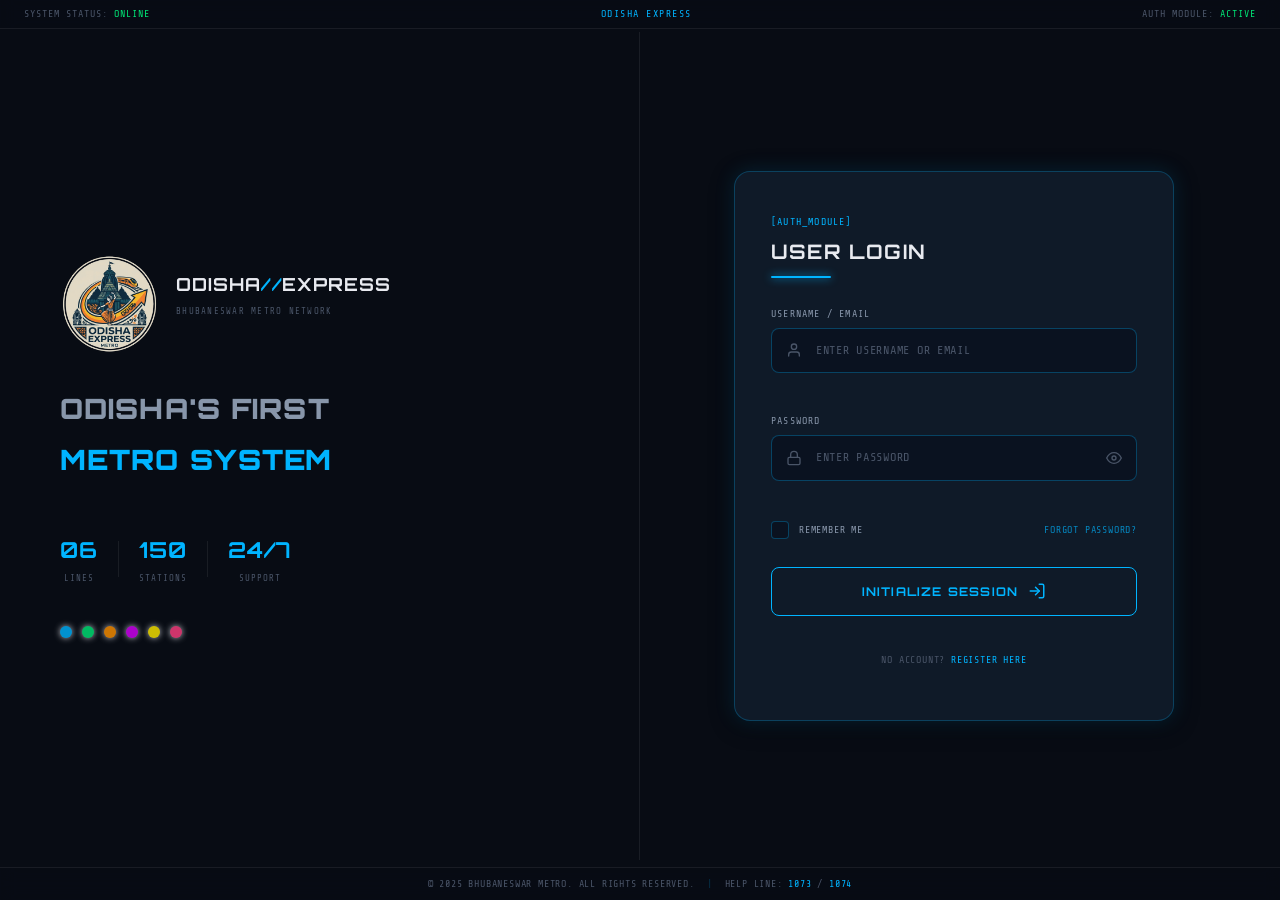
==== main.html @ adff74e3 "update the code" ====
<!DOCTYPE html>
<html lang="en" data-theme="dark">

<head>
  <meta charset="UTF-8" />
  <meta name="viewport" content="width=device-width, initial-scale=1.0, viewport-fit=cover" />
  <meta name="theme-color" content="#080c14" />
  <title>Odisha Express Metro App</title>
  <link rel="icon" type="image/svg+xml" href="assets/SVG/Odisha%20Express%20Logo.svg" />
  <!-- Bootstrap 5.3 -->
  <link rel="stylesheet" href="https://cdn.jsdelivr.net/npm/bootstrap@5.3.3/dist/css/bootstrap.min.css"
    integrity="sha384-QWTKZyjpPEjISv5WaRU9OFeRpok6YctnYmDr5pNlyT2bRjXh0JMhjY6hW+ALEwIH" crossorigin="anonymous" />
  <!-- Google Fonts -->
  <link rel="preconnect" href="https://fonts.googleapis.com" />
  <link rel="preconnect" href="https://fonts.gstatic.com" crossorigin />
  <link
    href="https://fonts.googleapis.com/css2?family=Share+Tech+Mono&family=Orbitron:wght@400;500;700;900&family=Rajdhani:wght@300;400;500;600;700&display=swap"
    rel="stylesheet" />
  <!-- Custom CSS (after Bootstrap so we can override) -->
  <link rel="stylesheet" href="css/styles.css" />
  <link rel="stylesheet" href="css/theme.css" />
  <link rel="stylesheet" href="css/animations.css" />
  <link rel="stylesheet" href="css/home.css" />
  <link rel="stylesheet" href="css/timetable.css" />
  <link rel="stylesheet" href="css/routes.css" />
  <link rel="stylesheet" href="css/fare.css" />
  <link rel="stylesheet" href="css/profile.css" />
  <link rel="stylesheet" href="css/responsive.css" />
  <link rel="stylesheet" href="css/metrocard.css" />

</head>

<body class="main-body">

  <!-- ═══════════════════════════════════════════
       NAVBAR
  ═══════════════════════════════════════════ -->
  <nav class="navbar" id="mainNav">
    <div class="nav-brand">
      <div class="nav-logo-icon nav-logo-icon--img"><img src="assets/SVG/Odisha%20Express%20Logo.svg"
          alt="Odisha Express Logo" class="nav-logo-img" /></div>
      <span class="nav-brand-text">ODISHA<span class="nav-slash">//</span>EXPRESS</span>
    </div>

    <ul class="nav-links" id="navLinks">
      <li>
        <a href="#" class="nav-item active" data-page="home" onclick="navigateTo('home')">
          <svg class="nav-icon" width="16" height="16" viewBox="0 0 24 24" fill="none" stroke="currentColor"
            stroke-width="2" stroke-linecap="round" stroke-linejoin="round">
            <path d="M3 9l9-7 9 7v11a2 2 0 0 1-2 2H5a2 2 0 0 1-2-2z" />
            <polyline points="9 22 9 12 15 12 15 22" />
          </svg>
          HOME
        </a>
      </li>
      <li>
        <a href="#" class="nav-item" data-page="timetable" onclick="navigateTo('timetable')">
          <svg class="nav-icon" width="16" height="16" viewBox="0 0 24 24" fill="none" stroke="currentColor"
            stroke-width="2" stroke-linecap="round" stroke-linejoin="round">
            <rect x="3" y="4" width="18" height="18" rx="2" />
            <line x1="16" y1="2" x2="16" y2="6" />
            <line x1="8" y1="2" x2="8" y2="6" />
            <line x1="3" y1="10" x2="21" y2="10" />
          </svg>
          TIME TABLE
        </a>
      </li>
      <li>
        <a href="#" class="nav-item" data-page="routes" onclick="navigateTo('routes')">
          <svg class="nav-icon" width="16" height="16" viewBox="0 0 24 24" fill="none" stroke="currentColor"
            stroke-width="2" stroke-linecap="round" stroke-linejoin="round">
            <circle cx="5" cy="12" r="2" />
            <circle cx="19" cy="12" r="2" />
            <path d="M5 12h14" />
            <path d="M12 5v14" />
          </svg>
          ROUTES
        </a>
      </li>
      <li>
        <a href="#" class="nav-item" data-page="fare" onclick="navigateTo('fare')">
          <svg class="nav-icon" width="16" height="16" viewBox="0 0 24 24" fill="none" stroke="currentColor"
            stroke-width="2" stroke-linecap="round" stroke-linejoin="round">
            <line x1="12" y1="1" x2="12" y2="23" />
            <path d="M17 5H9.5a3.5 3.5 0 0 0 0 7h5a3.5 3.5 0 0 1 0 7H6" />
          </svg>
          FARE
        </a>
      </li>
      <li>
        <a href="#" class="nav-item" id="navMetroCard">
          <svg class="nav-icon" width="16" height="16" viewBox="0 0 24 24" fill="none" stroke="currentColor"
            stroke-width="2" stroke-linecap="round" stroke-linejoin="round">
            <rect x="2" y="5" width="20" height="14" rx="2" />
            <line x1="2" y1="10" x2="22" y2="10" />
          </svg>
          METRO CARD
        </a>
      </li>
    </ul>

    <!-- Hamburger button (mobile only) -->
    <button class="nav-hamburger" id="navHamburger" aria-label="Toggle navigation" aria-expanded="false"
      aria-controls="mobileNavDrawer">
      <span></span>
      <span></span>
      <span></span>
    </button>

    <div class="nav-actions">
      <!-- Theme toggle -->
      <button class="nav-btn theme-toggle" id="themeToggle" title="Toggle theme">
        <svg id="sunIcon" width="18" height="18" viewBox="0 0 24 24" fill="none" stroke="currentColor" stroke-width="2"
          stroke-linecap="round" stroke-linejoin="round">
          <circle cx="12" cy="12" r="5" />
          <line x1="12" y1="1" x2="12" y2="3" />
          <line x1="12" y1="21" x2="12" y2="23" />
          <line x1="4.22" y1="4.22" x2="5.64" y2="5.64" />
          <line x1="18.36" y1="18.36" x2="19.78" y2="19.78" />
          <line x1="1" y1="12" x2="3" y2="12" />
          <line x1="21" y1="12" x2="23" y2="12" />
          <line x1="4.22" y1="19.78" x2="5.64" y2="18.36" />
          <line x1="18.36" y1="5.64" x2="19.78" y2="4.22" />
        </svg>
        <svg id="moonIcon" width="18" height="18" viewBox="0 0 24 24" fill="none" stroke="currentColor" stroke-width="2"
          stroke-linecap="round" stroke-linejoin="round" style="display:none;">
          <path d="M21 12.79A9 9 0 1 1 11.21 3 7 7 0 0 0 21 12.79z" />
        </svg>
      </button>

      <!-- SOS Button -->
      <button class="nav-btn sos-btn" id="sosBtn" title="Emergency SOS">
        SOS
      </button>

      <!-- Profile -->
      <a href="#" class="nav-profile" data-page="profile" onclick="navigateTo('profile')" id="navProfile"
        title="Profile">
        <div class="profile-avatar" id="navAvatarImg">
          <svg width="20" height="20" viewBox="0 0 24 24" fill="none" stroke="currentColor" stroke-width="2"
            stroke-linecap="round" stroke-linejoin="round">
            <path d="M20 21v-2a4 4 0 0 0-4-4H8a4 4 0 0 0-4 4v2" />
            <circle cx="12" cy="7" r="4" />
          </svg>
        </div>
      </a>
    </div>
  </nav>

  <!-- Mobile nav overlay -->
  <div class="mobile-nav-overlay" id="mobileNavOverlay" aria-hidden="true"></div>

  <!-- Mobile nav drawer -->
  <nav class="mobile-nav-drawer" id="mobileNavDrawer" aria-label="Mobile navigation">
    <ul class="mobile-nav-list">
      <li>
        <a href="#" class="mobile-nav-link active" id="mobileHome" data-page="home"
          onclick="navigateTo('home');closeMobileNav();">
          <svg class="nav-icon" width="16" height="16" viewBox="0 0 24 24" fill="none" stroke="currentColor"
            stroke-width="2" stroke-linecap="round" stroke-linejoin="round">
            <path d="M3 9l9-7 9 7v11a2 2 0 0 1-2 2H5a2 2 0 0 1-2-2z" />
            <polyline points="9 22 9 12 15 12 15 22" />
          </svg>
          HOME
        </a>
      </li>
      <li>
        <a href="#" class="mobile-nav-link" id="mobileTimetable" data-page="timetable"
          onclick="navigateTo('timetable');closeMobileNav();">
          <svg class="nav-icon" width="16" height="16" viewBox="0 0 24 24" fill="none" stroke="currentColor"
            stroke-width="2" stroke-linecap="round" stroke-linejoin="round">
            <rect x="3" y="4" width="18" height="18" rx="2" />
            <line x1="16" y1="2" x2="16" y2="6" />
            <line x1="8" y1="2" x2="8" y2="6" />
            <line x1="3" y1="10" x2="21" y2="10" />
          </svg>
          TIME TABLE
        </a>
      </li>
      <li>
        <a href="#" class="mobile-nav-link" id="mobileRoutes" data-page="routes"
          onclick="navigateTo('routes');closeMobileNav();">
          <svg class="nav-icon" width="16" height="16" viewBox="0 0 24 24" fill="none" stroke="currentColor"
            stroke-width="2" stroke-linecap="round" stroke-linejoin="round">
            <circle cx="5" cy="12" r="2" />
            <circle cx="19" cy="12" r="2" />
            <path d="M5 12h14" />
            <path d="M12 5v14" />
          </svg>
          ROUTES
        </a>
      </li>
      <li>
        <a href="#" class="mobile-nav-link" id="mobileFare" data-page="fare"
          onclick="navigateTo('fare');closeMobileNav();">
          <svg class="nav-icon" width="16" height="16" viewBox="0 0 24 24" fill="none" stroke="currentColor"
            stroke-width="2" stroke-linecap="round" stroke-linejoin="round">
            <line x1="12" y1="1" x2="12" y2="23" />
            <path d="M17 5H9.5a3.5 3.5 0 0 0 0 7h5a3.5 3.5 0 0 1 0 7H6" />
          </svg>
          FARE
        </a>
      </li>
      <li>
        <a href="#" class="mobile-nav-link" id="mobileMetroCard">
          <svg class="nav-icon" width="16" height="16" viewBox="0 0 24 24" fill="none" stroke="currentColor"
            stroke-width="2" stroke-linecap="round" stroke-linejoin="round">
            <rect x="2" y="5" width="20" height="14" rx="2" />
            <line x1="2" y1="10" x2="22" y2="10" />
          </svg>
          METRO CARD
        </a>
      </li>
    </ul>
  </nav>


  <!-- ═══════════════════════════════════════════
       PAGE: HOME
  ═══════════════════════════════════════════ -->
  <section class="page-section active" id="page-home">

    <!-- Section 1: Odisha's 1st Metro — Blue Card (card on right) -->
    <div class="hero-section hero-blue" id="hero1">
      <div class="hero-content hero-content--left">
        <h2 class="hero-title" data-i18n="hero1-title">ODISHA'S<br />FIRST METRO</h2>
        <p class="hero-desc">A new era of urban transit for Bhubaneswar. The Blue Line forms the historic backbone of
          Odisha's first metro network, connecting the heart of the city.</p>
        <div class="hero-meta">
          <span class="hero-tag">NETWORK STATUS:</span>
          <span class="hero-status blue">BLUE LINE ACTIVE</span>
        </div>
      </div>
      <div class="hero-card-wrap hero-card-wrap--right">
        <div class="metro-card card-blue" id="metroCard" data-section="1">
          <div class="card-face card-front has-image">
            <img src="assets/SVG/Blue%20Line%20Front.svg" alt="Blue Line Metro Card Front" class="card-front-img" />
          </div>
          <div class="card-face card-back has-image">
            <img src="assets/SVG/Blue%20Line%20Back.svg" alt="Blue Line Metro Card Back" class="card-back-img" />
          </div>
        </div>
        <!-- Drag hint -->
        <p class="card-drag-hint" data-i18n="drag-hint">&#8592; DRAG CARD TO EXPLORE &#8594;</p>
      </div>
    </div>

    <!-- Section 2: Expanding Horizons — Green Card (card on left) -->
    <div class="hero-section hero-green" id="hero2">
      <div class="hero-card-wrap hero-card-wrap--left">
        <div class="metro-card card-green" data-section="2">
          <div class="card-face card-front has-image">
            <img src="assets/SVG/Green%20Line%20Front.svg" alt="Green Line Metro Card Front" class="card-front-img" />
          </div>
          <div class="card-face card-back has-image">
            <img src="assets/SVG/Green%20Line%20Back.svg" alt="Green Line Metro Card Back" class="card-back-img" />
          </div>
        </div>
      </div>
      <div class="hero-content hero-content--right">
        <h2 class="hero-title" data-i18n="hero2-title">EXPANDING<br />HORIZONS</h2>
        <p class="hero-desc">Connecting the city like never before. The Green Line bridges crucial gaps, bringing all
          corners of Bhubaneswar closer together.</p>
        <div class="hero-meta">
          <span class="hero-tag">NETWORK STATUS:</span>
          <span class="hero-status green">GREEN LINE ACTIVE</span>
        </div>
      </div>
    </div>

    <!-- Section 3: One Smart Network — Purple Card (card on left) -->
    <div class="hero-section hero-purple" id="hero3">
      <div class="hero-content hero-content--left">
        <h2 class="hero-title" data-i18n="hero3-title">ONE SMART<br />NETWORK</h2>
        <p class="hero-desc">Blue, Green, Orange, Purple, Yellow or Pink. Navigate the expanding, fully air-conditioned
          network with a single contactless tap.</p>
        <div class="hero-meta">
          <span class="hero-tag">NETWORK STATUS:</span>
          <span class="hero-status purple">VALID ALL LINES</span>
        </div>
      </div>
      <div class="hero-card-wrap hero-card-wrap--right">
        <div class="metro-card card-purple" data-section="3">
          <div class="card-face card-front has-image">
            <img src="assets/SVG/Purple%20Line%20Front.svg" alt="Purple Line Metro Card Front" class="card-front-img" />
          </div>
          <div class="card-face card-back has-image">
            <img src="assets/SVG/Purple%20Line%20Back.svg" alt="Purple Line Metro Card Back" class="card-back-img" />
          </div>
        </div>
      </div>
    </div>

    <!-- Section 4: Network Routes — Orange Card (card on right) -->
    <div class="hero-section hero-routes" id="hero4">
      <div class="hero-card-wrap hero-card-wrap--left">
        <div class="metro-card card-orange" data-section="4">
          <div class="card-face card-front has-image">
            <img src="assets/SVG/Orange%20Line%20Front.svg" alt="Orange Line Metro Card Front" class="card-front-img" />
          </div>
          <div class="card-face card-back has-image">
            <img src="assets/SVG/Orange%20Line%20Back.svg" alt="Orange Line Metro Card Back" class="card-back-img" />
          </div>
        </div>
      </div>
      <div class="hero-content hero-content--right">
        <h2 class="hero-title" data-i18n="hero4-title">NETWORK<br />ROUTES</h2>
        <ul class="routes-list">
          <li><span class="route-dot" style="background:#00b4ff;"></span> Bhubaneswar North &#8596; Bhubaneswar South
          </li>
          <li><span class="route-dot" style="background:#00e676;"></span> Airport &#8596; Old Town</li>
          <li><span class="route-dot" style="background:#d500f9;"></span> AIIMS &#8596; Infocity</li>
          <li><span class="route-dot" style="background:#ff9100;"></span> Rasulgarh &#8596; Patia</li>
          <li><span class="route-dot" style="background:#ffea00;"></span> Unit-1 &#8596; Baramunda</li>
          <li><span class="route-dot" style="background:#ff4081;"></span> Lingaraj &#8596; Jaydev Vihar</li>
        </ul>
        <div class="hero-meta">
          <span class="hero-tag">NETWORK STATUS:</span>
          <span class="hero-status orange">ORANGE LINE ACTIVE</span>
        </div>
      </div>
    </div>

    <!-- Section 5: Fare Structure — Gold Card (card on left) -->
    <div class="hero-section hero-gold" id="hero5">
      <div class="hero-content hero-content--left">
        <h2 class="hero-title fare-title" data-i18n="hero5-title">FARE<br />STRUCTURE</h2>
        <p class="hero-desc">Affordable transit for everyone. Use your Smart Card for seamless travel and bonus recharge
          value.</p>
        <table class="fare-preview-table">
          <thead>
            <tr>
              <th>DISTANCE (KM)</th>
              <th>STANDARD FARE</th>
            </tr>
          </thead>
          <tbody>
            <tr>
              <td>0 – 5 km</td>
              <td>&#8377; 10.00</td>
            </tr>
            <tr>
              <td>5 – 10 km</td>
              <td>&#8377; 20.00</td>
            </tr>
            <tr>
              <td>10 – 20 km</td>
              <td>&#8377; 30.00</td>
            </tr>
            <tr>
              <td>20 – 30 km</td>
              <td>&#8377; 40.00</td>
            </tr>
            <tr>
              <td>Above 30 km</td>
              <td>+ ₹10 / 10km</td>
            </tr>
          </tbody>
        </table>
        <div class="hero-meta">
          <span class="hero-tag">NETWORK STATUS:</span>
          <span class="hero-status gold">GOLDEN LINE ACTIVE</span>
        </div>
      </div>
      <div class="hero-card-wrap hero-card-wrap--right">
        <div class="metro-card card-gold" data-section="5">
          <div class="card-face card-front has-image">
            <img src="assets/SVG/Golden%20Line%20Front.svg" alt="Golden Line Metro Card Front" class="card-front-img" />
          </div>
          <div class="card-face card-back has-image">
            <img src="assets/SVG/Golden%20Line%20Back.svg" alt="Golden Line Metro Card Back" class="card-back-img" />
          </div>
        </div>
      </div>
    </div>

    <!-- Section 6: Metro Regulation — Red Card (card on right) -->
    <div class="hero-section hero-red" id="hero6">
      <div class="hero-card-wrap hero-card-wrap--left">
        <div class="metro-card card-red" data-section="6">
          <div class="card-face card-front has-image">
            <img src="assets/SVG/Red%20Line%20Front.svg" alt="Red Line Metro Card Front" class="card-front-img" />
          </div>
          <div class="card-face card-back has-image">
            <img src="assets/SVG/Red%20Line%20Back.svg" alt="Red Line Metro Card Back" class="card-back-img" />
          </div>
        </div>
      </div>
      <div class="hero-content hero-content--right">
        <h2 class="hero-title reg-title" data-i18n="hero6-title">METRO<br />REGULATIONS</h2>
        <p class="hero-desc">For the safety and comfort of all passengers, the following items cannot be taken inside
          metro premises.</p>
        <ul class="reg-list">
          <li><span class="reg-x">&#10005;</span> Raw fish, meat</li>
          <li><span class="reg-x">&#10005;</span> Dynamite, explosives, flammable substances</li>
          <li><span class="reg-x">&#10005;</span> Petrol, acid, large batteries</li>
          <li><span class="reg-x">&#10005;</span> Objects longer than 4 feet</li>
          <li><span class="reg-x">&#10005;</span> Toxic substances, tear gas</li>
          <li><span class="reg-x">&#10005;</span> Screwdrivers, hammers, knives, saws</li>
        </ul>
        <p class="reg-warning" data-i18n="hero6-warning">IF CAUGHT CARRYING THESE, A FINE WILL BE IMPOSED.</p>
        <div class="hero-meta">
          <span class="hero-tag">NETWORK STATUS:</span>
          <span class="hero-status red">RESTRICTED ITEMS</span>
        </div>
      </div>
    </div>

    <!-- Home footer -->
    <footer class="home-footer">
      <div class="footer-social">
        <a href="#" class="social-icon" title="Facebook" aria-label="Facebook">
          <svg width="20" height="20" viewBox="0 0 24 24" fill="currentColor">
            <path d="M18 2h-3a5 5 0 0 0-5 5v3H7v4h3v8h4v-8h3l1-4h-4V7a1 1 0 0 1 1-1h3z" />
          </svg>
        </a>
        <a href="#" class="social-icon" title="Twitter/X" aria-label="Twitter">
          <svg width="20" height="20" viewBox="0 0 24 24" fill="currentColor">
            <path
              d="M23 3a10.9 10.9 0 0 1-3.14 1.53 4.48 4.48 0 0 0-7.86 3v1A10.66 10.66 0 0 1 3 4s-4 9 5 13a11.64 11.64 0 0 1-7 2c9 5 20 0 20-11.5a4.5 4.5 0 0 0-.08-.83A7.72 7.72 0 0 0 23 3z" />
          </svg>
        </a>
        <a href="#" class="social-icon" title="Instagram" aria-label="Instagram">
          <svg width="20" height="20" viewBox="0 0 24 24" fill="none" stroke="currentColor" stroke-width="2"
            stroke-linecap="round" stroke-linejoin="round">
            <rect x="2" y="2" width="20" height="20" rx="5" ry="5" />
            <path d="M16 11.37A4 4 0 1 1 12.63 8 4 4 0 0 1 16 11.37z" />
            <line x1="17.5" y1="6.5" x2="17.51" y2="6.5" />
          </svg>
        </a>
      </div>
      <p class="footer-copy">&#169; 2026 BHUBANESWAR METRO. ALL RIGHTS RESERVED. &nbsp;|&nbsp; HELP LINE: <a
          href="tel:1073">1073</a> / <a href="tel:1074">1074</a></p>
    </footer>

  </section>


  <!-- ═══════════════════════════════════════════
       PAGE: TIME TABLE
  ═══════════════════════════════════════════ -->
  <section class="page-section" id="page-timetable">

    <div class="page-header">
      <div class="page-header-left">
        <h1 class="page-title">TIME_TABLE</h1>
        <div class="page-subtitle-row">
          <span class="page-tag" id="ttLineTag">[BLUE_LINE.ACTIVE]</span>
          <span class="page-cursor"></span>
        </div>
        <div class="page-underline"></div>
      </div>
      <div class="page-header-right">
        <div class="status-badge">
          <span class="sb-label">SYNC STATUS:</span>
          <span class="sb-value online">LIVE</span>
        </div>
        <div class="status-badge">
          <span class="sb-label">RECORD ENTRIES:</span>
          <span class="sb-value" id="ttRecordCount">150</span>
        </div>
      </div>
    </div>

    <!-- Filter bar -->
    <div class="filter-bar">
      <div class="filter-group">
        <label class="filter-label" data-i18n="tt-filter-line">SELECT TRANSIT LINE</label>
        <select class="filter-select" id="ttLine">
          <option value="blue">Blue Line</option>
          <option value="green">Green Line</option>
          <option value="orange">Orange Line</option>
          <option value="purple">Purple Line</option>
          <option value="yellow">Yellow Line</option>
          <option value="pink">Pink Line</option>
        </select>
      </div>
      <div class="filter-group">
        <label class="filter-label" data-i18n="tt-filter-station">SELECT STATION</label>
        <select class="filter-select" id="ttStation">
          <!-- Populated dynamically by timetable.js -->
        </select>
      </div>
      <div class="filter-group">
        <label class="filter-label" data-i18n="tt-filter-day">TEMPORAL CONTEXT</label>
        <select class="filter-select" id="ttDay">
          <option value="weekday">Monday to Friday</option>
          <option value="saturday">Saturday</option>
          <option value="sunday">Sunday</option>
        </select>
      </div>
    </div>

    <!-- Live departures -->
    <div class="tt-live-section">
      <div class="tt-section-header">
        <h3 class="tt-section-title">LIVE DEPARTURES — <span id="ttStationName">BHUBANESWAR NORTH</span></h3>
        <span class="tt-display-count">DISPLAYING NEXT 10 TRAINS</span>
      </div>

      <div class="tt-live-grid">
        <!-- Up Direction -->
        <div class="tt-direction-panel">
          <div class="tt-direction-header">
            <h4 class="tt-dir-title" data-i18n="tt-up-dir">UP DIRECTION</h4>
            <span class="tt-dir-dest" id="ttUpDest">TOWARDS TERMINAL</span>
          </div>
          <div class="tt-trains-list" id="ttUpTrains">
            <!-- Populated by timetable.js -->
          </div>
        </div>

        <!-- Down Direction -->
        <div class="tt-direction-panel">
          <div class="tt-direction-header">
            <h4 class="tt-dir-title" data-i18n="tt-dn-dir">DN DIRECTION</h4>
            <span class="tt-dir-dest" id="ttDnDest">TOWARDS ORIGIN</span>
          </div>
          <div class="tt-trains-list" id="ttDnTrains">
            <!-- Populated by timetable.js -->
          </div>
        </div>
      </div>
    </div>

    <!-- Complete timetable -->
    <div class="tt-complete-section">
      <div class="tt-section-header">
        <h3 class="tt-section-title">COMPLETE TIMETABLE — <span id="ttCompleteStation">BHUBANESWAR NORTH</span></h3>
        <span class="tt-display-count">ALL SCHEDULED SERVICES</span>
      </div>

      <div class="tt-schedule-grid">
        <!-- Up Schedule -->
        <div class="tt-schedule-panel">
          <div class="tt-schedule-header">
            <span class="tt-sched-title" data-i18n="tt-up-sched">UP SCHEDULE</span>
            <span class="tt-sched-count" id="ttUpCount">--</span>
          </div>
          <div class="tt-schedule-table-wrap">
            <table class="tt-table">
              <thead>
                <tr>
                  <th>TRAIN NO.</th>
                  <th>DEPARTURE</th>
                  <th>DESTINATION</th>
                </tr>
              </thead>
              <tbody id="ttUpSchedule">
                <!-- Populated by timetable.js -->
              </tbody>
            </table>
          </div>
        </div>

        <!-- Down Schedule -->
        <div class="tt-schedule-panel">
          <div class="tt-schedule-header">
            <span class="tt-sched-title" data-i18n="tt-dn-sched">DN SCHEDULE</span>
            <span class="tt-sched-count" id="ttDnCount">--</span>
          </div>
          <div class="tt-schedule-table-wrap">
            <table class="tt-table">
              <thead>
                <tr>
                  <th>TRAIN NO.</th>
                  <th>DEPARTURE</th>
                  <th>DESTINATION</th>
                </tr>
              </thead>
              <tbody id="ttDnSchedule">
                <!-- Populated by timetable.js -->
              </tbody>
            </table>
          </div>
        </div>
      </div>
    </div>

  </section>


  <!-- ═══════════════════════════════════════════
       PAGE: ROUTES
  ═══════════════════════════════════════════ -->
  <section class="page-section" id="page-routes">

    <div class="page-header">
      <div class="page-header-left">
        <h1 class="page-title">ODISHA_METRO</h1>
        <div class="page-subtitle-row">
          <span class="page-tag">[AEGIS DB_LINK.ACTIVE]</span>
          <span class="page-cursor"></span>
        </div>
        <div class="page-underline"></div>
      </div>
      <div class="page-header-right">
        <div class="status-badge">
          <span class="sb-label">NETWORK STATUS:</span>
          <span class="sb-value online">OPTIMAL</span>
        </div>
        <div class="status-badge">
          <span class="sb-label">ACTIVE NODES:</span>
          <span class="sb-value">150</span>
        </div>
      </div>
    </div>

    <!-- Route lines list -->
    <div class="routes-container" id="routesContainer">

      <!-- L1 Blue Line -->
      <div class="route-card" data-line="blue">
        <div class="route-card-header" onclick="toggleRoute('blue')">
          <div class="route-card-left">
            <span class="route-line-badge blue">L1</span>
            <span class="route-line-name">BLUE LINE</span>
            <span class="route-endpoints">
              <span class="route-ep">Bhubaneswar North</span>
              <span class="route-arrow">&gt;&gt;</span>
              <span class="route-ep">Bhubaneswar South</span>
            </span>
          </div>
          <div class="route-card-right">
            <span class="route-count"><strong id="blueActive">25</strong>/25 <span class="route-count-label">ACTIVE /
                TOTAL</span></span>
            <span class="route-toggle-icon" id="blueIcon">&#9660;</span>
          </div>
        </div>
        <div class="route-stations-wrap" id="route-blue" style="display:none;">
          <div class="station-track-scroll">
            <div class="station-track" id="track-blue">
              <!-- Populated by routes.js -->
            </div>
          </div>
        </div>
      </div>

      <!-- L2 Green Line -->
      <div class="route-card" data-line="green">
        <div class="route-card-header" onclick="toggleRoute('green')">
          <div class="route-card-left">
            <span class="route-line-badge green">L2</span>
            <span class="route-line-name">GREEN LINE</span>
            <span class="route-endpoints">
              <span class="route-ep">Airport</span>
              <span class="route-arrow">&gt;&gt;</span>
              <span class="route-ep">Old Town</span>
            </span>
          </div>
          <div class="route-card-right">
            <span class="route-count"><strong id="greenActive">25</strong>/25 <span class="route-count-label">ACTIVE /
                TOTAL</span></span>
            <span class="route-toggle-icon" id="greenIcon">&#9660;</span>
          </div>
        </div>
        <div class="route-stations-wrap" id="route-green" style="display:none;">
          <div class="station-track-scroll">
            <div class="station-track" id="track-green"></div>
          </div>
        </div>
      </div>

      <!-- L3 Orange Line -->
      <div class="route-card" data-line="orange">
        <div class="route-card-header" onclick="toggleRoute('orange')">
          <div class="route-card-left">
            <span class="route-line-badge orange">L3</span>
            <span class="route-line-name">ORANGE LINE</span>
            <span class="route-endpoints">
              <span class="route-ep">Rasulgarh</span>
              <span class="route-arrow">&gt;&gt;</span>
              <span class="route-ep">Patia</span>
            </span>
          </div>
          <div class="route-card-right">
            <span class="route-count"><strong id="orangeActive">25</strong>/25 <span class="route-count-label">ACTIVE /
                TOTAL</span></span>
            <span class="route-toggle-icon" id="orangeIcon">&#9660;</span>
          </div>
        </div>
        <div class="route-stations-wrap" id="route-orange" style="display:none;">
          <div class="station-track-scroll">
            <div class="station-track" id="track-orange"></div>
          </div>
        </div>
      </div>

      <!-- L4 Purple Line -->
      <div class="route-card" data-line="purple">
        <div class="route-card-header" onclick="toggleRoute('purple')">
          <div class="route-card-left">
            <span class="route-line-badge purple">L4</span>
            <span class="route-line-name">PURPLE LINE</span>
            <span class="route-endpoints">
              <span class="route-ep">AIIMS</span>
              <span class="route-arrow">&gt;&gt;</span>
              <span class="route-ep">Infocity</span>
            </span>
          </div>
          <div class="route-card-right">
            <span class="route-count"><strong id="purpleActive">25</strong>/25 <span class="route-count-label">ACTIVE /
                TOTAL</span></span>
            <span class="route-toggle-icon" id="purpleIcon">&#9660;</span>
          </div>
        </div>
        <div class="route-stations-wrap" id="route-purple" style="display:none;">
          <div class="station-track-scroll">
            <div class="station-track" id="track-purple"></div>
          </div>
        </div>
      </div>

      <!-- L5 Yellow Line -->
      <div class="route-card" data-line="yellow">
        <div class="route-card-header" onclick="toggleRoute('yellow')">
          <div class="route-card-left">
            <span class="route-line-badge yellow">L5</span>
            <span class="route-line-name">YELLOW LINE</span>
            <span class="route-endpoints">
              <span class="route-ep">Unit-1</span>
              <span class="route-arrow">&gt;&gt;</span>
              <span class="route-ep">Baramunda</span>
            </span>
          </div>
          <div class="route-card-right">
            <span class="route-count"><strong id="yellowActive">25</strong>/25 <span class="route-count-label">ACTIVE /
                TOTAL</span></span>
            <span class="route-toggle-icon" id="yellowIcon">&#9660;</span>
          </div>
        </div>
        <div class="route-stations-wrap" id="route-yellow" style="display:none;">
          <div class="station-track-scroll">
            <div class="station-track" id="track-yellow"></div>
          </div>
        </div>
      </div>

      <!-- L6 Pink Line -->
      <div class="route-card" data-line="pink">
        <div class="route-card-header" onclick="toggleRoute('pink')">
          <div class="route-card-left">
            <span class="route-line-badge pink">L6</span>
            <span class="route-line-name">PINK LINE</span>
            <span class="route-endpoints">
              <span class="route-ep">Lingaraj</span>
              <span class="route-arrow">&gt;&gt;</span>
              <span class="route-ep">Jaydev Vihar</span>
            </span>
          </div>
          <div class="route-card-right">
            <span class="route-count"><strong id="pinkActive">25</strong>/25 <span class="route-count-label">ACTIVE /
                TOTAL</span></span>
            <span class="route-toggle-icon" id="pinkIcon">&#9660;</span>
          </div>
        </div>
        <div class="route-stations-wrap" id="route-pink" style="display:none;">
          <div class="station-track-scroll">
            <div class="station-track" id="track-pink"></div>
          </div>
        </div>
      </div>

    </div>
  </section>


  <!-- ═══════════════════════════════════════════
       PAGE: FARE
  ═══════════════════════════════════════════ -->
  <section class="page-section" id="page-fare">

    <div class="page-header">
      <div class="page-header-left">
        <h1 class="page-title">ODISHA METRO</h1>
        <div class="page-subtitle-row">
          <span class="page-tag">[FARE]</span>
          <span class="page-cursor"></span>
        </div>
        <div class="page-underline"></div>
      </div>
      <div class="page-header-right">
        <div class="status-badge">
          <span class="sb-label">MODULE STATUS:</span>
          <span class="sb-value online">ONLINE</span>
        </div>
        <div class="status-badge">
          <span class="sb-label">LINES INDEXED:</span>
          <span class="sb-value">06</span>
        </div>
      </div>
    </div>

    <!-- Fare line accordions -->
    <div class="fare-container" id="fareContainer">

      <!-- L1 Blue Line Fare -->
      <div class="fare-card" data-line="blue">
        <div class="fare-card-header" onclick="toggleFare('blue')">
          <div class="fare-header-left">
            <span class="route-line-badge blue">L1</span>
            <span class="fare-line-name">BLUE LINE MATRIX</span>
          </div>
          <span class="fare-toggle-icon" id="fareBlueIcon">&#9660;</span>
        </div>
        <div class="fare-panel" id="fare-blue" style="display:none;">
          <div class="fare-uplink-bar">
            <div class="fare-uplink-left">
              <p class="fare-uplink-label">ROUTE UPLINK</p>
              <p class="fare-uplink-route">
                <span class="fare-origin-display" id="blueOriginDisplay">AWAITING INPUT</span>
                <span class="fare-route-arrow">&gt;&gt;</span>
                <span class="fare-dest-display" id="blueDestDisplay">AWAITING INPUT</span>
              </p>
            </div>
            <div class="fare-uplink-right">
              <p class="fare-computed-label">COMPUTED FARE</p>
              <p class="fare-amount" id="blueAmount"><span class="fare-dash">-- --</span></p>
            </div>
          </div>
          <div class="fare-selector-grid">
            <div class="fare-selector">
              <div class="fare-selector-header">
                <span class="fare-sel-num">[01]</span>
                <span class="fare-sel-title">SELECT ORIGIN</span>
              </div>
              <div class="fare-station-grid" id="blueOriginGrid">
                <!-- Populated by fare.js -->
              </div>
            </div>
            <div class="fare-selector">
              <div class="fare-selector-header">
                <span class="fare-sel-num">[02]</span>
                <span class="fare-sel-title">SELECT TARGET</span>
              </div>
              <div class="fare-station-grid" id="blueDestGrid">
                <!-- Populated by fare.js -->
              </div>
            </div>
          </div>
        </div>
      </div>

      <!-- L2 Green Line Fare -->
      <div class="fare-card" data-line="green">
        <div class="fare-card-header" onclick="toggleFare('green')">
          <div class="fare-header-left">
            <span class="route-line-badge green">L2</span>
            <span class="fare-line-name">GREEN LINE MATRIX</span>
          </div>
          <span class="fare-toggle-icon" id="fareGreenIcon">&#9660;</span>
        </div>
        <div class="fare-panel" id="fare-green" style="display:none;">
          <div class="fare-uplink-bar">
            <div class="fare-uplink-left">
              <p class="fare-uplink-label">ROUTE UPLINK</p>
              <p class="fare-uplink-route">
                <span class="fare-origin-display" id="greenOriginDisplay">AWAITING INPUT</span>
                <span class="fare-route-arrow">&gt;&gt;</span>
                <span class="fare-dest-display" id="greenDestDisplay">AWAITING INPUT</span>
              </p>
            </div>
            <div class="fare-uplink-right">
              <p class="fare-computed-label">COMPUTED FARE</p>
              <p class="fare-amount" id="greenAmount"><span class="fare-dash">-- --</span></p>
            </div>
          </div>
          <div class="fare-selector-grid">
            <div class="fare-selector">
              <div class="fare-selector-header"><span class="fare-sel-num">[01]</span><span
                  class="fare-sel-title">SELECT ORIGIN</span></div>
              <div class="fare-station-grid" id="greenOriginGrid"></div>
            </div>
            <div class="fare-selector">
              <div class="fare-selector-header"><span class="fare-sel-num">[02]</span><span
                  class="fare-sel-title">SELECT TARGET</span></div>
              <div class="fare-station-grid" id="greenDestGrid"></div>
            </div>
          </div>
        </div>
      </div>

      <!-- L3 Orange Line Fare -->
      <div class="fare-card" data-line="orange">
        <div class="fare-card-header" onclick="toggleFare('orange')">
          <div class="fare-header-left">
            <span class="route-line-badge orange">L3</span>
            <span class="fare-line-name">ORANGE LINE MATRIX</span>
          </div>
          <span class="fare-toggle-icon" id="fareOrangeIcon">&#9660;</span>
        </div>
        <div class="fare-panel" id="fare-orange" style="display:none;">
          <div class="fare-uplink-bar">
            <div class="fare-uplink-left">
              <p class="fare-uplink-label">ROUTE UPLINK</p>
              <p class="fare-uplink-route">
                <span class="fare-origin-display" id="orangeOriginDisplay">AWAITING INPUT</span>
                <span class="fare-route-arrow">&gt;&gt;</span>
                <span class="fare-dest-display" id="orangeDestDisplay">AWAITING INPUT</span>
              </p>
            </div>
            <div class="fare-uplink-right">
              <p class="fare-computed-label">COMPUTED FARE</p>
              <p class="fare-amount" id="orangeAmount"><span class="fare-dash">-- --</span></p>
            </div>
          </div>
          <div class="fare-selector-grid">
            <div class="fare-selector">
              <div class="fare-selector-header"><span class="fare-sel-num">[01]</span><span
                  class="fare-sel-title">SELECT ORIGIN</span></div>
              <div class="fare-station-grid" id="orangeOriginGrid"></div>
            </div>
            <div class="fare-selector">
              <div class="fare-selector-header"><span class="fare-sel-num">[02]</span><span
                  class="fare-sel-title">SELECT TARGET</span></div>
              <div class="fare-station-grid" id="orangeDestGrid"></div>
            </div>
          </div>
        </div>
      </div>

      <!-- L4 Purple Line Fare -->
      <div class="fare-card" data-line="purple">
        <div class="fare-card-header" onclick="toggleFare('purple')">
          <div class="fare-header-left">
            <span class="route-line-badge purple">L4</span>
            <span class="fare-line-name">PURPLE LINE MATRIX</span>
          </div>
          <span class="fare-toggle-icon" id="farePurpleIcon">&#9660;</span>
        </div>
        <div class="fare-panel" id="fare-purple" style="display:none;">
          <div class="fare-uplink-bar">
            <div class="fare-uplink-left">
              <p class="fare-uplink-label">ROUTE UPLINK</p>
              <p class="fare-uplink-route">
                <span class="fare-origin-display" id="purpleOriginDisplay">AWAITING INPUT</span>
                <span class="fare-route-arrow">&gt;&gt;</span>
                <span class="fare-dest-display" id="purpleDestDisplay">AWAITING INPUT</span>
              </p>
            </div>
            <div class="fare-uplink-right">
              <p class="fare-computed-label">COMPUTED FARE</p>
              <p class="fare-amount" id="purpleAmount"><span class="fare-dash">-- --</span></p>
            </div>
          </div>
          <div class="fare-selector-grid">
            <div class="fare-selector">
              <div class="fare-selector-header"><span class="fare-sel-num">[01]</span><span
                  class="fare-sel-title">SELECT ORIGIN</span></div>
              <div class="fare-station-grid" id="purpleOriginGrid"></div>
            </div>
            <div class="fare-selector">
              <div class="fare-selector-header"><span class="fare-sel-num">[02]</span><span
                  class="fare-sel-title">SELECT TARGET</span></div>
              <div class="fare-station-grid" id="purpleDestGrid"></div>
            </div>
          </div>
        </div>
      </div>

      <!-- L5 Yellow Line Fare -->
      <div class="fare-card" data-line="yellow">
        <div class="fare-card-header" onclick="toggleFare('yellow')">
          <div class="fare-header-left">
            <span class="route-line-badge yellow">L5</span>
            <span class="fare-line-name">YELLOW LINE MATRIX</span>
          </div>
          <span class="fare-toggle-icon" id="fareYellowIcon">&#9660;</span>
        </div>
        <div class="fare-panel" id="fare-yellow" style="display:none;">
          <div class="fare-uplink-bar">
            <div class="fare-uplink-left">
              <p class="fare-uplink-label">ROUTE UPLINK</p>
              <p class="fare-uplink-route">
                <span class="fare-origin-display" id="yellowOriginDisplay">AWAITING INPUT</span>
                <span class="fare-route-arrow">&gt;&gt;</span>
                <span class="fare-dest-display" id="yellowDestDisplay">AWAITING INPUT</span>
              </p>
            </div>
            <div class="fare-uplink-right">
              <p class="fare-computed-label">COMPUTED FARE</p>
              <p class="fare-amount" id="yellowAmount"><span class="fare-dash">-- --</span></p>
            </div>
          </div>
          <div class="fare-selector-grid">
            <div class="fare-selector">
              <div class="fare-selector-header"><span class="fare-sel-num">[01]</span><span
                  class="fare-sel-title">SELECT ORIGIN</span></div>
              <div class="fare-station-grid" id="yellowOriginGrid"></div>
            </div>
            <div class="fare-selector">
              <div class="fare-selector-header"><span class="fare-sel-num">[02]</span><span
                  class="fare-sel-title">SELECT TARGET</span></div>
              <div class="fare-station-grid" id="yellowDestGrid"></div>
            </div>
          </div>
        </div>
      </div>

      <!-- L6 Pink Line Fare -->
      <div class="fare-card" data-line="pink">
        <div class="fare-card-header" onclick="toggleFare('pink')">
          <div class="fare-header-left">
            <span class="route-line-badge pink">L6</span>
            <span class="fare-line-name">PINK LINE MATRIX</span>
          </div>
          <span class="fare-toggle-icon" id="farePinkIcon">&#9660;</span>
        </div>
        <div class="fare-panel" id="fare-pink" style="display:none;">
          <div class="fare-uplink-bar">
            <div class="fare-uplink-left">
              <p class="fare-uplink-label">ROUTE UPLINK</p>
              <p class="fare-uplink-route">
                <span class="fare-origin-display" id="pinkOriginDisplay">AWAITING INPUT</span>
                <span class="fare-route-arrow">&gt;&gt;</span>
                <span class="fare-dest-display" id="pinkDestDisplay">AWAITING INPUT</span>
              </p>
            </div>
            <div class="fare-uplink-right">
              <p class="fare-computed-label">COMPUTED FARE</p>
              <p class="fare-amount" id="pinkAmount"><span class="fare-dash">-- --</span></p>
            </div>
          </div>
          <div class="fare-selector-grid">
            <div class="fare-selector">
              <div class="fare-selector-header"><span class="fare-sel-num">[01]</span><span
                  class="fare-sel-title">SELECT ORIGIN</span></div>
              <div class="fare-station-grid" id="pinkOriginGrid"></div>
            </div>
            <div class="fare-selector">
              <div class="fare-selector-header"><span class="fare-sel-num">[02]</span><span
                  class="fare-sel-title">SELECT TARGET</span></div>
              <div class="fare-station-grid" id="pinkDestGrid"></div>
            </div>
          </div>
        </div>
      </div>

    </div>
  </section>


  <!-- ═══════════════════════════════════════════
       PAGE: PROFILE
  ═══════════════════════════════════════════ -->
  <section class="page-section" id="page-profile">

    <div class="profile-container">

      <!-- Profile header -->
      <div class="profile-header-card">
        <!-- Edit button top-right -->
        <button class="profile-edit-btn" id="openEditProfile" title="Edit Profile">
          <svg width="16" height="16" viewBox="0 0 24 24" fill="none" stroke="currentColor" stroke-width="2"
            stroke-linecap="round" stroke-linejoin="round">
            <path d="M11 4H4a2 2 0 0 0-2 2v14a2 2 0 0 0 2 2h14a2 2 0 0 0 2-2v-7" />
            <path d="M18.5 2.5a2.121 2.121 0 0 1 3 3L12 15l-4 1 1-4 9.5-9.5z" />
          </svg>
          EDIT
        </button>

        <!-- Avatar -->
        <div class="profile-avatar-wrap">
          <div class="profile-avatar-circle" id="profileAvatarCircle">
            <img src="" alt="Profile" id="profileAvatarImg" style="display:none;" />
            <svg class="profile-avatar-icon" id="profileAvatarDefault" width="48" height="48" viewBox="0 0 24 24"
              fill="none" stroke="currentColor" stroke-width="1.5" stroke-linecap="round" stroke-linejoin="round">
              <path d="M20 21v-2a4 4 0 0 0-4-4H8a4 4 0 0 0-4 4v2" />
              <circle cx="12" cy="7" r="4" />
            </svg>
          </div>
          <!-- Avatar edit overlay -->
          <button class="avatar-edit-btn" id="openAvatarPicker" title="Change Photo">
            <svg width="14" height="14" viewBox="0 0 24 24" fill="none" stroke="currentColor" stroke-width="2">
              <path d="M11 4H4a2 2 0 0 0-2 2v14a2 2 0 0 0 2 2h14a2 2 0 0 0 2-2v-7" />
              <path d="M18.5 2.5a2.121 2.121 0 0 1 3 3L12 15l-4 1 1-4 9.5-9.5z" />
            </svg>
          </button>
        </div>

        <!-- User name -->
        <h2 class="profile-username" id="profileName">USER NAME</h2>
        <p class="profile-usertag" id="profileEmail">user@email.com</p>

        <!-- Info cards row -->
        <div class="profile-info-row">
          <div class="profile-info-card">
            <span class="pic-label">GENDER</span>
            <span class="pic-value" id="profileGender">--</span>
          </div>
          <div class="profile-info-card">
            <span class="pic-label">DATE OF BIRTH</span>
            <span class="pic-value" id="profileDOB">--</span>
          </div>
          <div class="profile-info-card">
            <span class="pic-label">PHONE</span>
            <span class="pic-value" id="profilePhone">--</span>
          </div>
        </div>
      </div>

      <!-- Profile menu items -->
      <div class="profile-menu">

        <!-- Your Tickets / Passes -->
        <button class="profile-menu-item" onclick="showProfileModal('tickets')">
          <div class="pmi-left">
            <svg class="pmi-icon" width="20" height="20" viewBox="0 0 24 24" fill="none" stroke="currentColor"
              stroke-width="2" stroke-linecap="round" stroke-linejoin="round">
              <path
                d="M2 9a3 3 0 0 1 0 6v2a2 2 0 0 0 2 2h16a2 2 0 0 0 2-2v-2a3 3 0 0 1 0-6V7a2 2 0 0 0-2-2H4a2 2 0 0 0-2 2v2z" />
            </svg>
            <span class="pmi-label" data-i18n="profile-tickets">YOUR TICKETS / PASSES</span>
          </div>
          <svg class="pmi-arrow" width="16" height="16" viewBox="0 0 24 24" fill="none" stroke="currentColor"
            stroke-width="2">
            <polyline points="9 18 15 12 9 6" />
          </svg>
        </button>

        <!-- Card Recharge -->
        <button class="profile-menu-item" onclick="showProfileModal('recharge')">
          <div class="pmi-left">
            <svg class="pmi-icon" width="20" height="20" viewBox="0 0 24 24" fill="none" stroke="currentColor"
              stroke-width="2" stroke-linecap="round" stroke-linejoin="round">
              <rect x="1" y="4" width="22" height="16" rx="2" ry="2" />
              <line x1="1" y1="10" x2="23" y2="10" />
            </svg>
            <span class="pmi-label" data-i18n="profile-recharge">CARD RECHARGE</span>
          </div>
          <svg class="pmi-arrow" width="16" height="16" viewBox="0 0 24 24" fill="none" stroke="currentColor"
            stroke-width="2">
            <polyline points="9 18 15 12 9 6" />
          </svg>
        </button>

        <!-- View Balance -->
        <button class="profile-menu-item" onclick="showProfileModal('balance')">
          <div class="pmi-left">
            <svg class="pmi-icon" width="20" height="20" viewBox="0 0 24 24" fill="none" stroke="currentColor"
              stroke-width="2" stroke-linecap="round" stroke-linejoin="round">
              <line x1="12" y1="1" x2="12" y2="23" />
              <path d="M17 5H9.5a3.5 3.5 0 0 0 0 7h5a3.5 3.5 0 0 1 0 7H6" />
            </svg>
            <span class="pmi-label" data-i18n="profile-balance">VIEW BALANCE</span>
          </div>
          <svg class="pmi-arrow" width="16" height="16" viewBox="0 0 24 24" fill="none" stroke="currentColor"
            stroke-width="2">
            <polyline points="9 18 15 12 9 6" />
          </svg>
        </button>

        <!-- App Language -->
        <button class="profile-menu-item" id="openLanguageModal">
          <div class="pmi-left">
            <svg class="pmi-icon" width="20" height="20" viewBox="0 0 24 24" fill="none" stroke="currentColor"
              stroke-width="2" stroke-linecap="round" stroke-linejoin="round">
              <circle cx="12" cy="12" r="10" />
              <line x1="2" y1="12" x2="22" y2="12" />
              <path d="M12 2a15.3 15.3 0 0 1 4 10 15.3 15.3 0 0 1-4 10 15.3 15.3 0 0 1-4-10 15.3 15.3 0 0 1 4-10z" />
            </svg>
            <span class="pmi-label" data-i18n="profile-lang">APP LANGUAGE</span>
          </div>
          <div class="pmi-right-info">
            <span class="pmi-current-val" id="currentLang">ENGLISH</span>
            <svg class="pmi-arrow" width="16" height="16" viewBox="0 0 24 24" fill="none" stroke="currentColor"
              stroke-width="2">
              <polyline points="9 18 15 12 9 6" />
            </svg>
          </div>
        </button>

        <!-- Support -->
        <button class="profile-menu-item" onclick="showProfileModal('support')">
          <div class="pmi-left">
            <svg class="pmi-icon" width="20" height="20" viewBox="0 0 24 24" fill="none" stroke="currentColor"
              stroke-width="2" stroke-linecap="round" stroke-linejoin="round">
              <path d="M21 15a2 2 0 0 1-2 2H7l-4 4V5a2 2 0 0 1 2-2h14a2 2 0 0 1 2 2z" />
            </svg>
            <span class="pmi-label" data-i18n="profile-support">SUPPORT</span>
          </div>
          <svg class="pmi-arrow" width="16" height="16" viewBox="0 0 24 24" fill="none" stroke="currentColor"
            stroke-width="2">
            <polyline points="9 18 15 12 9 6" />
          </svg>
        </button>

        <!-- Feedback -->
        <button class="profile-menu-item" onclick="showProfileModal('feedback')">
          <div class="pmi-left">
            <svg class="pmi-icon" width="20" height="20" viewBox="0 0 24 24" fill="none" stroke="currentColor"
              stroke-width="2" stroke-linecap="round" stroke-linejoin="round">
              <path d="M14 9V5a3 3 0 0 0-3-3l-4 9v11h11.28a2 2 0 0 0 2-1.7l1.38-9a2 2 0 0 0-2-2.3z" />
              <path d="M7 22H4a2 2 0 0 1-2-2v-7a2 2 0 0 1 2-2h3" />
            </svg>
            <span class="pmi-label" data-i18n="profile-feedback">FEEDBACK</span>
          </div>
          <svg class="pmi-arrow" width="16" height="16" viewBox="0 0 24 24" fill="none" stroke="currentColor"
            stroke-width="2">
            <polyline points="9 18 15 12 9 6" />
          </svg>
        </button>

        <!-- Privacy Policy -->
        <button class="profile-menu-item" onclick="showProfileModal('privacy')">
          <div class="pmi-left">
            <svg class="pmi-icon" width="20" height="20" viewBox="0 0 24 24" fill="none" stroke="currentColor"
              stroke-width="2" stroke-linecap="round" stroke-linejoin="round">
              <path d="M12 22s8-4 8-10V5l-8-3-8 3v7c0 6 8 10 8 10z" />
            </svg>
            <span class="pmi-label" data-i18n="profile-privacy">PRIVACY POLICY</span>
          </div>
          <svg class="pmi-arrow" width="16" height="16" viewBox="0 0 24 24" fill="none" stroke="currentColor"
            stroke-width="2">
            <polyline points="9 18 15 12 9 6" />
          </svg>
        </button>

        <!-- About App -->
        <button class="profile-menu-item" onclick="showProfileModal('about')">
          <div class="pmi-left">
            <svg class="pmi-icon" width="20" height="20" viewBox="0 0 24 24" fill="none" stroke="currentColor"
              stroke-width="2" stroke-linecap="round" stroke-linejoin="round">
              <circle cx="12" cy="12" r="10" />
              <line x1="12" y1="8" x2="12" y2="12" />
              <line x1="12" y1="16" x2="12.01" y2="16" />
            </svg>
            <span class="pmi-label" data-i18n="profile-about">ABOUT APP</span>
          </div>
          <svg class="pmi-arrow" width="16" height="16" viewBox="0 0 24 24" fill="none" stroke="currentColor"
            stroke-width="2">
            <polyline points="9 18 15 12 9 6" />
          </svg>
        </button>

        <!-- Logout -->
        <button class="profile-menu-item profile-menu-item--danger" id="logoutBtn">
          <div class="pmi-left">
            <svg class="pmi-icon" width="20" height="20" viewBox="0 0 24 24" fill="none" stroke="currentColor"
              stroke-width="2" stroke-linecap="round" stroke-linejoin="round">
              <path d="M9 21H5a2 2 0 0 1-2-2V5a2 2 0 0 1 2-2h4" />
              <polyline points="16 17 21 12 16 7" />
              <line x1="21" y1="12" x2="9" y2="12" />
            </svg>
            <span class="pmi-label" data-i18n="profile-logout">LOGOUT</span>
          </div>
          <svg class="pmi-arrow" width="16" height="16" viewBox="0 0 24 24" fill="none" stroke="currentColor"
            stroke-width="2">
            <polyline points="9 18 15 12 9 6" />
          </svg>
        </button>

      </div>

      <!-- Social links -->
      <div class="profile-social">
        <a href="#" class="social-icon" title="Facebook" aria-label="Facebook">
          <svg width="20" height="20" viewBox="0 0 24 24" fill="currentColor">
            <path d="M18 2h-3a5 5 0 0 0-5 5v3H7v4h3v8h4v-8h3l1-4h-4V7a1 1 0 0 1 1-1h3z" />
          </svg>
        </a>
        <a href="#" class="social-icon" title="Twitter" aria-label="Twitter">
          <svg width="20" height="20" viewBox="0 0 24 24" fill="currentColor">
            <path
              d="M23 3a10.9 10.9 0 0 1-3.14 1.53 4.48 4.48 0 0 0-7.86 3v1A10.66 10.66 0 0 1 3 4s-4 9 5 13a11.64 11.64 0 0 1-7 2c9 5 20 0 20-11.5a4.5 4.5 0 0 0-.08-.83A7.72 7.72 0 0 0 23 3z" />
          </svg>
        </a>
        <a href="#" class="social-icon" title="Instagram" aria-label="Instagram">
          <svg width="20" height="20" viewBox="0 0 24 24" fill="none" stroke="currentColor" stroke-width="2"
            stroke-linecap="round" stroke-linejoin="round">
            <rect x="2" y="2" width="20" height="20" rx="5" ry="5" />
            <path d="M16 11.37A4 4 0 1 1 12.63 8 4 4 0 0 1 16 11.37z" />
            <line x1="17.5" y1="6.5" x2="17.51" y2="6.5" />
          </svg>
        </a>
      </div>

    </div>
  </section>


  <!-- ═══════════════════════════════════════════
       MODALS
  ═══════════════════════════════════════════ -->

  <!-- Edit Profile Modal -->
  <div class="modal-overlay" id="editProfileModal" style="display:none;">
    <div class="modal-box modal-box--lg">
      <div class="modal-header">
        <span class="panel-tag">[EDIT_PROFILE]</span>
        <button class="modal-close" id="closeEditProfile">
          <svg width="18" height="18" viewBox="0 0 24 24" fill="none" stroke="currentColor" stroke-width="2">
            <line x1="18" y1="6" x2="6" y2="18" />
            <line x1="6" y1="6" x2="18" y2="18" />
          </svg>
        </button>
      </div>
      <h3 class="modal-title">EDIT PROFILE</h3>
      <form class="modal-form" id="editProfileForm">
        <div class="form-row">
          <div class="field-group">
            <label class="field-label" for="editName">FULL NAME</label>
            <div class="field-wrapper"><input type="text" id="editName" class="field-input" placeholder="YOUR NAME" />
            </div>
          </div>
          <div class="field-group">
            <label class="field-label" for="editDob">DATE OF BIRTH</label>
            <div class="field-wrapper"><input type="date" id="editDob" class="field-input" /></div>
          </div>
        </div>
        <div class="field-group">
          <label class="field-label">GENDER</label>
          <div class="gender-options">
            <label class="gender-option"><input type="radio" name="editGender" value="male" /><span
                class="gender-btn">MALE</span></label>
            <label class="gender-option"><input type="radio" name="editGender" value="female" /><span
                class="gender-btn">FEMALE</span></label>
            <label class="gender-option"><input type="radio" name="editGender" value="other" /><span
                class="gender-btn">OTHER</span></label>
          </div>
        </div>
        <div class="form-row">
          <div class="field-group">
            <label class="field-label" for="editPhone">PHONE NUMBER</label>
            <div class="field-wrapper"><input type="tel" id="editPhone" class="field-input"
                placeholder="+91 XXXXXXXXXX" /></div>
          </div>
          <div class="field-group">
            <label class="field-label" for="editEmailField">EMAIL ADDRESS</label>
            <div class="field-wrapper"><input type="email" id="editEmailField" class="field-input"
                placeholder="your@email.com" /></div>
          </div>
        </div>
        <button type="submit" class="btn-primary btn-full">SAVE CHANGES</button>
      </form>
    </div>
  </div>

  <!-- Avatar Picker Modal -->
  <div class="modal-overlay" id="avatarPickerModal" style="display:none;">
    <div class="modal-box">
      <div class="modal-header">
        <span class="panel-tag">[AVATAR_SELECT]</span>
        <button class="modal-close" id="closeAvatarPicker">
          <svg width="18" height="18" viewBox="0 0 24 24" fill="none" stroke="currentColor" stroke-width="2">
            <line x1="18" y1="6" x2="6" y2="18" />
            <line x1="6" y1="6" x2="18" y2="18" />
          </svg>
        </button>
      </div>
      <h3 class="modal-title">SELECT PHOTO</h3>
      <div class="avatar-options">
        <button class="avatar-option-btn" id="openCamera">
          <svg width="32" height="32" viewBox="0 0 24 24" fill="none" stroke="currentColor" stroke-width="1.5"
            stroke-linecap="round" stroke-linejoin="round">
            <path d="M23 19a2 2 0 0 1-2 2H3a2 2 0 0 1-2-2V8a2 2 0 0 1 2-2h4l2-3h6l2 3h4a2 2 0 0 1 2 2z" />
            <circle cx="12" cy="13" r="4" />
          </svg>
          <span>CAMERA</span>
        </button>
        <button class="avatar-option-btn" id="openDevice">
          <svg width="32" height="32" viewBox="0 0 24 24" fill="none" stroke="currentColor" stroke-width="1.5"
            stroke-linecap="round" stroke-linejoin="round">
            <rect x="2" y="3" width="20" height="14" rx="2" ry="2" />
            <line x1="8" y1="21" x2="16" y2="21" />
            <line x1="12" y1="17" x2="12" y2="21" />
          </svg>
          <span>DEVICE</span>
        </button>
      </div>
      <input type="file" id="deviceFileInput" accept="image/*" style="display:none;" />
    </div>
  </div>

  <!-- Language Modal -->
  <div class="modal-overlay" id="languageModal" style="display:none;">
    <div class="modal-box">
      <div class="modal-header">
        <span class="panel-tag">[LANGUAGE_SELECT]</span>
        <button class="modal-close" id="closeLanguageModal">
          <svg width="18" height="18" viewBox="0 0 24 24" fill="none" stroke="currentColor" stroke-width="2">
            <line x1="18" y1="6" x2="6" y2="18" />
            <line x1="6" y1="6" x2="18" y2="18" />
          </svg>
        </button>
      </div>
      <h3 class="modal-title">SELECT LANGUAGE</h3>
      <div class="lang-options">
        <button class="lang-option active" data-lang="english" id="langEn">
          <span class="lang-code">EN</span>
          <span class="lang-name">ENGLISH</span>
        </button>
        <button class="lang-option" data-lang="hindi" id="langHi">
          <span class="lang-code">HI</span>
          <span class="lang-name">हिन्दी (HINDI)</span>
        </button>
        <button class="lang-option" data-lang="odia" id="langOd">
          <span class="lang-code">OD</span>
          <span class="lang-name">ଓଡ଼ିଆ (ODIA)</span>
        </button>
      </div>
    </div>
  </div>

  <!-- General profile modal (tickets, recharge, balance, etc.) -->
  <div class="modal-overlay" id="profileGenModal" style="display:none;">
    <div class="modal-box">
      <div class="modal-header">
        <span class="panel-tag" id="genModalTag">[MODULE]</span>
        <button class="modal-close" id="closeGenModal">
          <svg width="18" height="18" viewBox="0 0 24 24" fill="none" stroke="currentColor" stroke-width="2">
            <line x1="18" y1="6" x2="6" y2="18" />
            <line x1="6" y1="6" x2="18" y2="18" />
          </svg>
        </button>
      </div>
      <h3 class="modal-title" id="genModalTitle">MODULE</h3>
      <div class="modal-content-body" id="genModalBody">
        <!-- Populated by profile.js -->
      </div>
    </div>
  </div>

  <!-- SOS Modal -->
  <div class="modal-overlay" id="sosModal" style="display:none;">
    <div class="modal-box modal-box--danger">
      <div class="modal-header">
        <span class="panel-tag danger">[EMERGENCY_SOS]</span>
        <button class="modal-close" id="closeSosModal">
          <svg width="18" height="18" viewBox="0 0 24 24" fill="none" stroke="currentColor" stroke-width="2">
            <line x1="18" y1="6" x2="6" y2="18" />
            <line x1="6" y1="6" x2="18" y2="18" />
          </svg>
        </button>
      </div>
      <h3 class="modal-title danger">EMERGENCY ASSISTANCE</h3>
      <p class="modal-desc">CONTACT BHUBANESWAR METRO EMERGENCY SERVICES IMMEDIATELY.</p>
      <div class="sos-numbers">
        <a href="tel:1073" class="sos-number-btn">
          <svg width="24" height="24" viewBox="0 0 24 24" fill="none" stroke="currentColor" stroke-width="2"
            stroke-linecap="round" stroke-linejoin="round">
            <path
              d="M22 16.92v3a2 2 0 0 1-2.18 2A19.79 19.79 0 0 1 11.63 19 19.5 19.5 0 0 1 4.69 12a19.79 19.79 0 0 1-2.09-8.09A2 2 0 0 1 4.58 2h3a2 2 0 0 1 2 1.72 12.84 12.84 0 0 0 .7 2.81 2 2 0 0 1-.45 2.11L8.09 9.91a16 16 0 0 0 6 6l1.27-1.27a2 2 0 0 1 2.11-.45 12.84 12.84 0 0 0 2.81.7A2 2 0 0 1 22 16.92z" />
          </svg>
          HELPLINE 1073
        </a>
        <a href="tel:1074" class="sos-number-btn">
          <svg width="24" height="24" viewBox="0 0 24 24" fill="none" stroke="currentColor" stroke-width="2"
            stroke-linecap="round" stroke-linejoin="round">
            <path
              d="M22 16.92v3a2 2 0 0 1-2.18 2A19.79 19.79 0 0 1 11.63 19 19.5 19.5 0 0 1 4.69 12a19.79 19.79 0 0 1-2.09-8.09A2 2 0 0 1 4.58 2h3a2 2 0 0 1 2 1.72 12.84 12.84 0 0 0 .7 2.81 2 2 0 0 1-.45 2.11L8.09 9.91a16 16 0 0 0 6 6l1.27-1.27a2 2 0 0 1 2.11-.45 12.84 12.84 0 0 0 2.81.7A2 2 0 0 1 22 16.92z" />
          </svg>
          HELPLINE 1074
        </a>
      </div>
    </div>
  </div>


  <!-- ═══════════════════════════════════════════
       AI CHATBOT — KALINGABOT (Floating, Timetable/Routes/Fare only)
  ═══════════════════════════════════════════ -->
  <div class="chatbot-fab" id="chatbotFab" title="Ask KalingaBot">
    <svg width="24" height="24" viewBox="0 0 24 24" fill="none" stroke="currentColor" stroke-width="2"
      stroke-linecap="round" stroke-linejoin="round">
      <path d="M21 15a2 2 0 0 1-2 2H7l-4 4V5a2 2 0 0 1 2-2h14a2 2 0 0 1 2 2z" />
    </svg>
  </div>

  <div class="chatbot-panel" id="chatbotPanel" style="display:none;">
    <div class="chatbot-header">
      <div class="chatbot-title-row">
        <span class="chatbot-status-dot"></span>
        <h3 class="chatbot-title">KalingaBot - Your YatraAI</h3>
      </div>
      <button class="chatbot-close" id="closeChatbot">
        <svg width="16" height="16" viewBox="0 0 24 24" fill="none" stroke="currentColor" stroke-width="2">
          <line x1="18" y1="6" x2="6" y2="18" />
          <line x1="6" y1="6" x2="18" y2="18" />
        </svg>
      </button>
    </div>
    <div class="chatbot-messages" id="chatbotMessages">
      <div class="chatbot-msg bot">
        <p>🙏 Namaskar! I’m KalingaBot - Your YatraAI 🚢✨<br />
          Inspired by the spirit of Odisha, I’m here to make your metro journey smooth and simple.<br />
          Ask me anything I’ll guide you like your trusted Bandhu 😊</p>
      </div>
    </div>
    <div class="chatbot-input-row">
      <input type="text" class="chatbot-input" id="chatbotInput" placeholder="Ask KalingaBot..." />
      <button class="chatbot-send" id="chatbotSend">
        <svg width="16" height="16" viewBox="0 0 24 24" fill="none" stroke="currentColor" stroke-width="2"
          stroke-linecap="round" stroke-linejoin="round">
          <polygon points="5 3 19 12 5 21 5 3" />
        </svg>
      </button>
    </div>
  </div>


  <!-- Payment Modal -->
  <div class="modal-overlay" id="paymentModal" style="display:none;">
    <div class="modal-box" style="max-width: 400px;">
      <div class="modal-header">
        <span class="panel-tag">[SECURE_PAYMENT]</span>
        <button class="modal-close" id="closePaymentModal">
          <svg width="18" height="18" viewBox="0 0 24 24" fill="none" stroke="currentColor" stroke-width="2">
            <line x1="18" y1="6" x2="6" y2="18" />
            <line x1="6" y1="6" x2="18" y2="18" />
          </svg>
        </button>
      </div>
      <h3 class="modal-title">CHOOSE PAYMENT MODE</h3>
      <p class="modal-desc">SELECT YOUR PREFERRED METHOD TO COMPLETE TRANSACTION.</p>
      
      <div class="payment-options">
        <button class="payment-opt-btn" onclick="processPayment('Google Pay')">
          <img src="assets/SVG/google-pay-icon.svg" alt="Google Pay" class="payment-logo" />
          <span class="payment-opt-name">Google Pay</span>
        </button>
        <button class="payment-opt-btn" onclick="processPayment('PhonePe')">
          <img src="assets/SVG/phonepe-icon.svg" alt="PhonePe" class="payment-logo" />
          <span class="payment-opt-name">PhonePe</span>
        </button>
        <button class="payment-opt-btn" onclick="processPayment('Paytm')">
          <img src="https://upload.wikimedia.org/wikipedia/commons/2/24/Paytm_Logo_%28standalone%29.svg" alt="Paytm" class="payment-logo" />
          <span class="payment-opt-name">Paytm</span>
        </button>
        <button class="payment-opt-btn" onclick="processPayment('RuPay')">
          <img src="https://upload.wikimedia.org/wikipedia/commons/d/d1/RuPay.svg" alt="RuPay" class="payment-logo" />
          <span class="payment-opt-name">RuPay</span>
        </button>
      </div>

      <div class="payment-footer">
        <p class="payment-secure-text">
          <svg width="12" height="12" viewBox="0 0 24 24" fill="none" stroke="currentColor" stroke-width="2" style="vertical-align:middle;margin-right:4px;">
            <rect x="3" y="11" width="18" height="11" rx="2" ry="2"/><path d="M7 11V7a5 5 0 0 1 10 0v4"/>
          </svg>
          SSL ENCRYPTED SECURE TRANSACTION
        </p>
      </div>
    </div>
  </div>

  <!-- Metro Card Registration Modal -->

  <div class="modal-overlay" id="metroCardModal" style="display:none;">
    <div class="modal-box metro-card-modal-box">
      <div class="mcm-header">
        <div class="mcm-title-group">
          <h3 class="mcm-title">METRO CARD REGISTRATION</h3>
          <span class="mcm-subtitle">Bhubaneswar Metro Transit System // Registration Portal</span>
        </div>
        <button class="modal-close" id="closeMetroCardModal">
          <svg width="18" height="18" viewBox="0 0 24 24" fill="none" stroke="currentColor" stroke-width="2">
            <line x1="18" y1="6" x2="6" y2="18" />
            <line x1="6" y1="6" x2="18" y2="18" />
          </svg>
        </button>
      </div>

      <div class="mcm-body">
        <form id="metroCardForm">
          <!-- Step 1: Card Type Selection -->
          <div class="mcm-form-section">
            <h4 class="mcm-section-title">SELECT METRO CARD TYPE</h4>
            <div class="card-type-grid">
              <!-- Blue Card -->
              <label class="card-type-option">
                <input type="radio" name="cardType" value="blue" required checked />
                <div class="card-type-visual">
                  <div class="card-mini-preview" style="background-image: url('assets/SVG/Blue Line Front.svg');"></div>
                  <span class="ct-label">BLUE CARD</span>
                  <span class="ct-category">College Student</span>
                </div>
              </label>
              <!-- Green Card -->
              <label class="card-type-option">
                <input type="radio" name="cardType" value="green" />
                <div class="card-type-visual">
                  <div class="card-mini-preview" style="background-image: url('assets/SVG/Green Line Front.svg');"></div>
                  <span class="ct-label">GREEN CARD</span>
                  <span class="ct-category">Senior Citizen</span>
                </div>
              </label>
              <!-- Purple Card -->
              <label class="card-type-option">
                <input type="radio" name="cardType" value="purple" />
                <div class="card-type-visual">
                  <div class="card-mini-preview" style="background-image: url('assets/SVG/Purple Line Front.svg');"></div>
                  <span class="ct-label">PURPLE CARD</span>
                  <span class="ct-category">Women</span>
                </div>
              </label>
              <!-- Orange Card -->
              <label class="card-type-option">
                <input type="radio" name="cardType" value="orange" />
                <div class="card-type-visual">
                  <div class="card-mini-preview" style="background-image: url('assets/SVG/Orange Line Front.svg');"></div>
                  <span class="ct-label">ORANGE CARD</span>
                  <span class="ct-category">Govt. Employee</span>
                </div>
              </label>
              <!-- Golden Card -->
              <label class="card-type-option">
                <input type="radio" name="cardType" value="golden" />
                <div class="card-type-visual">
                  <div class="card-mini-preview" style="background-image: url('assets/SVG/Golden Line Front.svg');"></div>
                  <span class="ct-label">GOLDEN CARD</span>
                  <span class="ct-category">Tourist</span>
                </div>
              </label>
            </div>
          </div>

          <!-- Step 2: Personal Details -->
          <div class="mcm-form-section">
            <h4 class="mcm-section-title">PASSENGER DETAILS</h4>
            <div class="form-grid">
              <div class="field-group">
                <label class="field-label">PASSENGER NAME <span class="required">*</span></label>
                <div class="field-wrapper">
                  <div class="field-icon">
                    <svg width="16" height="16" viewBox="0 0 24 24" fill="none" stroke="currentColor" stroke-width="2"><path d="M20 21v-2a4 4 0 0 0-4-4H8a4 4 0 0 0-4 4v2"/><circle cx="12" cy="7" r="4"/></svg>
                  </div>
                  <input type="text" class="field-input" placeholder="Enter Full Name" required />
                </div>
              </div>
              <div class="field-group">
                <label class="field-label">MOBILE NUMBER <span class="required">*</span></label>
                <div class="field-wrapper">
                  <div class="field-icon">
                    <svg width="16" height="16" viewBox="0 0 24 24" fill="none" stroke="currentColor" stroke-width="2"><path d="M22 16.92v3a2 2 0 0 1-2.18 2A19.79 19.79 0 0 1 11.63 19 19.5 19.5 0 0 1 4.69 12a19.79 19.79 0 0 1-2.09-8.09A2 2 0 0 1 4.58 2h3a2 2 0 0 1 2 1.72 12.84 12.84 0 0 0 .7 2.81 2 2 0 0 1-.45 2.11L8.09 9.91a16 16 0 0 0 6 6l1.27-1.27a2 2 0 0 1 2.11-.45 12.84 12.84 0 0 0 2.81.7A2 2 0 0 1 22 16.92z"/></svg>
                  </div>
                  <input type="tel" class="field-input" placeholder="+91 XXXXX XXXXX" required />
                </div>
              </div>
              <div class="field-group">
                <label class="field-label">EMAIL ID</label>
                <div class="field-wrapper">
                  <div class="field-icon">
                    <svg width="16" height="16" viewBox="0 0 24 24" fill="none" stroke="currentColor" stroke-width="2"><path d="M4 4h16c1.1 0 2 .9 2 2v12c0 1.1-.9 2-2 2H4c-1.1 0-2-.9-2-2V6c0-1.1.9-2 2-2z"/><polyline points="22,6 12,13 2,6"/></svg>
                  </div>
                  <input type="email" class="field-input" placeholder="example@email.com" />
                </div>
              </div>
              <div class="field-group">
                <label class="field-label">DATE OF BIRTH <span class="required">*</span></label>
                <div class="field-wrapper">
                  <div class="field-icon">
                    <svg width="16" height="16" viewBox="0 0 24 24" fill="none" stroke="currentColor" stroke-width="2"><rect x="3" y="4" width="18" height="18" rx="2" ry="2"/><line x1="16" y1="2" x2="16" y2="6"/><line x1="8" y1="2" x2="8" y2="6"/><line x1="3" y1="10" x2="21" y2="10"/></svg>
                  </div>
                  <input type="date" class="field-input" required />
                </div>
              </div>
              <div class="field-group full-width">
                <label class="field-label">RESIDENTIAL ADDRESS <span class="required">*</span></label>
                <div class="field-wrapper" style="align-items: flex-start; padding-top: 8px;">
                  <div class="field-icon">
                    <svg width="16" height="16" viewBox="0 0 24 24" fill="none" stroke="currentColor" stroke-width="2"><path d="M3 9l9-7 9 7v11a2 2 0 0 1-2 2H5a2 2 0 0 1-2-2z"/><polyline points="9 22 9 12 15 12 15 22"/></svg>
                  </div>
                  <textarea class="field-input" rows="2" placeholder="Full Postal Address" style="resize: none;" required></textarea>
                </div>
              </div>
            </div>
          </div>

          <!-- Step 3: Documents -->
          <div class="mcm-form-section">
            <h4 class="mcm-section-title">IDENTITY & TRAVEL</h4>
            <div class="form-grid">
              <div class="field-group">
                <label class="field-label">SELECT ID PROOF <span class="required">*</span></label>
                <div class="field-wrapper">
                  <div class="field-icon">
                    <svg width="16" height="16" viewBox="0 0 24 24" fill="none" stroke="currentColor" stroke-width="2"><rect x="3" y="4" width="18" height="18" rx="2" ry="2"/><line x1="16" y1="2" x2="16" y2="6"/><line x1="8" y1="2" x2="8" y2="6"/><line x1="3" y1="10" x2="21" y2="10"/></svg>
                  </div>
                  <select class="field-input" required style="background: var(--bg-input);">
                    <option value="">Choose Document Type</option>
                    <option value="aadhaar">Aadhaar Card</option>
                    <option value="voter">Voter ID</option>
                    <option value="passport">Passport</option>
                    <option value="dl">Driving License</option>
                  </select>
                </div>
              </div>
              <div class="field-group">
                <label class="field-label">UPLOAD ID PROOF <span class="required">*</span></label>
                <label class="file-upload-box" for="idProofFile">
                  <div class="fub-icon">
                    <svg width="20" height="20" viewBox="0 0 24 24" fill="none" stroke="currentColor" stroke-width="2"><path d="M21 15v4a2 2 0 0 1-2 2H5a2 2 0 0 1-2-2v-4"/><polyline points="17 8 12 3 7 8"/><line x1="12" y1="3" x2="12" y2="15"/></svg>
                  </div>
                  <span class="fub-text" id="idProofLabel">Click to Upload (PDF/JPG)</span>
                  <input type="file" id="idProofFile" hidden required accept=".pdf,.jpg,.jpeg,.png" />
                </label>
              </div>
              <div class="field-group">
                <label class="field-label">TRAVEL FREQUENCY <span class="required">*</span></label>
                <div class="field-wrapper">
                  <div class="field-icon">
                    <svg width="16" height="16" viewBox="0 0 24 24" fill="none" stroke="currentColor" stroke-width="2"><path d="M12 2v4"/><path d="M12 18v4"/><path d="M4.93 4.93l2.83 2.83"/><path d="M16.24 16.24l2.83 2.83"/><path d="M2 12h4"/><path d="M18 12h4"/><path d="M4.93 19.07l2.83-2.83"/><path d="M16.24 7.76l2.83-2.83"/></svg>
                  </div>
                  <select class="field-input" required style="background: var(--bg-input);">
                    <option value="daily">Daily</option>
                    <option value="weekly">Weekly</option>
                    <option value="occasionally">Occasionally</option>
                  </select>
                </div>
              </div>
              <div class="field-group">
                <label class="field-label">INITIAL RECHARGE (₹) <span class="required">*</span></label>
                <div class="field-wrapper">
                  <div class="field-icon">
                    <svg width="16" height="16" viewBox="0 0 24 24" fill="none" stroke="currentColor" stroke-width="2"><line x1="12" y1="1" x2="12" y2="23"/><path d="M17 5H9.5a3.5 3.5 0 0 0 0 7h5a3.5 3.5 0 0 1 0 7H6"/></svg>
                  </div>
                  <input type="number" class="field-input" placeholder="Min. ₹100" min="100" required />
                </div>
              </div>
            </div>
          </div>

          <!-- Step 4: Preferences -->
          <div class="mcm-form-section">
            <h4 class="mcm-section-title">CARD USAGE & DELIVERY</h4>
            <div class="form-grid">
              <div class="field-group">
                <label class="field-label">AUTO-RECHARGE OPTION</label>
                <div class="choice-group">
                  <label class="choice-option">
                    <input type="radio" name="autoRecharge" value="yes" checked />
                    <div class="choice-box">YES</div>
                  </label>
                  <label class="choice-option">
                    <input type="radio" name="autoRecharge" value="no" />
                    <div class="choice-box">NO</div>
                  </label>
                </div>
              </div>
              <div class="field-group">
                <label class="field-label">DELIVERY METHOD</label>
                <div class="choice-group">
                  <label class="choice-option">
                    <input type="radio" name="delivery" value="home" checked />
                    <div class="choice-box">HOME DELIVERY</div>
                  </label>
                  <label class="choice-option">
                    <input type="radio" name="delivery" value="station" />
                    <div class="choice-box">STATION PICKUP</div>
                  </label>
                </div>
              </div>
            </div>
          </div>

          <!-- Step 5: Final Step -->
          <div class="mcm-form-section">
            <h4 class="mcm-section-title">FINAL VERIFICATION</h4>
            <div class="form-grid">
              <div class="field-group">
                <label class="field-label">PHOTOGRAPH (PASSPORT SIZE) <span class="required">*</span></label>
                <label class="file-upload-box" for="photoFile">
                  <div class="fub-icon">
                    <svg width="20" height="20" viewBox="0 0 24 24" fill="none" stroke="currentColor" stroke-width="2"><rect x="3" y="3" width="18" height="18" rx="2" ry="2"/><circle cx="8.5" cy="8.5" r="1.5"/><polyline points="21 15 16 10 5 21"/></svg>
                  </div>
                  <span class="fub-text" id="photoLabel">Upload Photo</span>
                  <input type="file" id="photoFile" hidden required accept="image/*" />
                </label>
              </div>
              <div class="field-group">
                <label class="field-label">DIGITAL SIGNATURE / UPLOAD <span class="required">*</span></label>
                <label class="file-upload-box" for="signatureFile">
                  <div class="fub-icon">
                    <svg width="20" height="20" viewBox="0 0 24 24" fill="none" stroke="currentColor" stroke-width="2"><path d="M12 20h9"/><path d="M16.5 3.5a2.121 2.121 0 0 1 3 3L7 19l-4 1 1-4L16.5 3.5z"/></svg>
                  </div>
                  <span class="fub-text" id="signatureLabel">Upload Signature</span>
                  <input type="file" id="signatureFile" hidden required accept="image/*" />
                </label>
              </div>
            </div>
          </div>

          <!-- Consent -->
          <div class="mcm-form-section">
            <div class="consent-list">
              <label class="consent-item">
                <input type="checkbox" required />
                <span class="consent-text">I confirm all details provided above are correct to the best of my knowledge.</span>
              </label>
              <label class="consent-item">
                <input type="checkbox" required />
                <span class="consent-text">I agree to the Bhubaneswar Metro Terms and Conditions and privacy policy.</span>
              </label>
              <label class="consent-item">
                <input type="checkbox" required />
                <span class="consent-text">I provide consent for my data to be used for metro service improvements and legal compliance.</span>
              </label>
            </div>
          </div>
        </form>
      </div>

      <div class="mcm-footer">
        <button type="button" class="btn-ghost" id="cancelRegistration">CANCEL</button>
        <button type="submit" form="metroCardForm" class="btn-primary btn-submit">
          <span class="btn-text">SUBMIT APPLICATION</span>
          <span class="btn-icon">
            <svg width="18" height="18" viewBox="0 0 24 24" fill="none" stroke="currentColor" stroke-width="2">
              <polyline points="9 11 12 14 22 4" />
              <path d="M21 12v7a2 2 0 0 1-2 2H5a2 2 0 0 1-2-2V5a2 2 0 0 1 2-2h11" />
            </svg>
          </span>
        </button>
      </div>
    </div>
  </div>

  <!-- Scripts -->

  <script src="js/config.js"></script>
  <script src="js/data.js"></script>
  <script src="js/router.js"></script>
  <script src="js/home.js"></script>
  <script src="js/timetable.js"></script>
  <script src="js/routes.js"></script>
  <script src="js/fare.js"></script>
  <script src="js/profile.js"></script>
  <script src="js/theme.js"></script>
  <script src="js/chatbot.js"></script>
  <script src="js/sos.js"></script>
  <script src="js/metrocard.js"></script>


  <!-- Bootstrap 5.3 JS -->
  <script src="https://cdn.jsdelivr.net/npm/bootstrap@5.3.3/dist/js/bootstrap.bundle.min.js"
    integrity="sha384-YvpcrYf0tY3lHB60NNkmXc4s9bIOgUxi8T/jzmE5Q5yKyg5F9+QLpfFpQ7tF9gTWV"
    crossorigin="anonymous"></script>

  <!-- Hamburger / Mobile Nav Toggle -->
  <script>
    (function () {
      const hamburger = document.getElementById('navHamburger');
      const drawer = document.getElementById('mobileNavDrawer');
      const overlay = document.getElementById('mobileNavOverlay');

      function openMobileNav() {
        hamburger.classList.add('active');
        drawer.classList.add('open');
        overlay.classList.add('open');
        hamburger.setAttribute('aria-expanded', 'true');
        document.body.style.overflow = 'hidden';
      }

      window.closeMobileNav = function () {
        hamburger.classList.remove('active');
        drawer.classList.remove('open');
        overlay.classList.remove('open');
        hamburger.setAttribute('aria-expanded', 'false');
        document.body.style.overflow = '';
      };

      hamburger.addEventListener('click', function () {
        if (drawer.classList.contains('open')) {
          closeMobileNav();
        } else {
          openMobileNav();
        }
      });

      overlay.addEventListener('click', closeMobileNav);

      // Sync mobile nav active state with desktop nav
      const origNavigateTo = window.navigateTo;
      if (typeof origNavigateTo === 'function') {
        window.navigateTo = function (page) {
          origNavigateTo(page);
          // Update mobile nav active class
          document.querySelectorAll('.mobile-nav-link').forEach(function (link) {
            link.classList.toggle('active', link.dataset.page === page);
          });
          // Update desktop nav active class (ensure sync)
          document.querySelectorAll('.nav-item').forEach(function (item) {
            item.classList.toggle('active', item.dataset.page === page);
          });
        };
      }

      // Close drawer on resize if screen becomes desktop
      window.addEventListener('resize', function () {
        if (window.innerWidth >= 768) {
          closeMobileNav();
        }
      });
    })();
  </script>

</body>

</html>
---- css/styles.css ----
/* ═══════════════════════════════════════════════════
   ODISHA EXPRESS — styles.css
   Global resets, base typography, shared utilities
═══════════════════════════════════════════════════ */

/* ── Reset ─────────────────────────────────────── */
*, *::before, *::after { box-sizing: border-box; margin: 0; padding: 0; }
html { font-size: 16px; scroll-behavior: smooth; }
body { min-height: 100vh; overflow-x: hidden; }
img { max-width: 100%; display: block; }
a { text-decoration: none; }
button { cursor: pointer; border: none; background: none; font-family: inherit; }
ul, ol { list-style: none; }
input, select, textarea { font-family: inherit; }
input[type="date"]::-webkit-calendar-picker-indicator { filter: invert(1) opacity(0.5); cursor: pointer; }

/* ── Font families ──────────────────────────────── */
:root {
  --font-mono:    'Share Tech Mono', monospace;
  --font-orb:     'Orbitron', sans-serif;
  --font-raj:     'Rajdhani', sans-serif;

  /* ── Line colours ─────────────────────────────── */
  --blue:         #00b4ff;
  --blue-dim:     #0077aa;
  --blue-bg:      rgba(0, 180, 255, 0.08);
  --green:        #00e676;
  --green-dim:    #00994d;
  --green-bg:     rgba(0, 230, 118, 0.08);
  --orange:       #ff9100;
  --orange-dim:   #cc7000;
  --orange-bg:    rgba(255, 145, 0, 0.08);
  --purple:       #d500f9;
  --purple-dim:   #8800aa;
  --purple-bg:    rgba(213, 0, 249, 0.08);
  --yellow:       #ffea00;
  --yellow-dim:   #aaaa00;
  --yellow-bg:    rgba(255, 234, 0, 0.08);
  --pink:         #ff4081;
  --pink-dim:     #cc0055;
  --pink-bg:      rgba(255, 64, 129, 0.08);

  /* ── UI colours (dark theme defaults) ────────── */
  --bg-primary:   #080c14;
  --bg-secondary: #0d1420;
  --bg-tertiary:  #111827;
  --bg-card:      #0f1a28;
  --bg-input:     #0a1220;
  --bg-hover:     rgba(0, 180, 255, 0.06);

  --text-primary:   #e8eaf0;
  --text-secondary: #8896aa;
  --text-muted:     #4a5568;
  --text-accent:    #00b4ff;

  --border-primary:   rgba(0, 180, 255, 0.25);
  --border-secondary: rgba(255, 255, 255, 0.07);
  --border-input:     rgba(0, 180, 255, 0.3);

  --accent:       #00b4ff;
  --accent-glow:  rgba(0, 180, 255, 0.15);
  --danger:       #ff4444;
  --danger-bg:    rgba(255, 68, 68, 0.1);
  --success:      #00e676;
  --success-bg:   rgba(0, 230, 118, 0.1);
  --warning:      #ffea00;

  --radius-sm:    4px;
  --radius-md:    8px;
  --radius-lg:    12px;
  --radius-xl:    16px;

  --transition:   0.2s ease;
  --transition-slow: 0.4s ease;

  --shadow-glow:  0 0 20px rgba(0, 180, 255, 0.15);
  --shadow-card:  0 4px 24px rgba(0, 0, 0, 0.4);
}

/* ── Light theme overrides ──────────────────────── */
[data-theme="light"] {
  --bg-primary:   #f0f4f8;
  --bg-secondary: #e2e8f0;
  --bg-tertiary:  #edf2f7;
  --bg-card:      #ffffff;
  --bg-input:     #ffffff;
  --bg-hover:     rgba(0, 100, 180, 0.06);

  --text-primary:   #1a202c;
  --text-secondary: #4a5568;
  --text-muted:     #a0aec0;
  --text-accent:    #0066cc;

  --border-primary:   rgba(0, 100, 180, 0.3);
  --border-secondary: rgba(0, 0, 0, 0.08);
  --border-input:     rgba(0, 100, 180, 0.4);

  --accent:       #0066cc;
  --accent-glow:  rgba(0, 100, 180, 0.1);
  --shadow-glow:  0 0 20px rgba(0, 100, 180, 0.1);
  --shadow-card:  0 4px 24px rgba(0, 0, 0, 0.08);
}

/* ── Base body ──────────────────────────────────── */
body {
  background: var(--bg-primary);
  color: var(--text-primary);
  font-family: var(--font-raj);
  font-weight: 400;
  line-height: 1.6;
  transition: background var(--transition-slow), color var(--transition-slow);
}

/* ── Scrollbar ──────────────────────────────────── */
::-webkit-scrollbar { width: 6px; height: 6px; }
::-webkit-scrollbar-track { background: var(--bg-secondary); }
::-webkit-scrollbar-thumb { background: var(--border-primary); border-radius: 3px; }
::-webkit-scrollbar-thumb:hover { background: var(--accent); }

/* ── Selection ──────────────────────────────────── */
::selection { background: rgba(0, 180, 255, 0.25); color: var(--text-primary); }

/* ── Status bar (auth pages) ───────────────────── */
.status-bar {
  position: fixed;
  top: 0; left: 0; right: 0;
  z-index: 100;
  display: flex;
  align-items: center;
  justify-content: space-between;
  flex-wrap: wrap;
  gap: 4px;
  padding: 6px 24px;
  padding-left: max(24px, env(safe-area-inset-left));
  padding-right: max(24px, env(safe-area-inset-right));
  font-family: var(--font-mono);
  font-size: 10px;
  letter-spacing: 0.1em;
  color: var(--text-muted);
  background: rgba(8, 12, 20, 0.9);
  border-bottom: 1px solid var(--border-secondary);
  backdrop-filter: blur(8px);
  -webkit-backdrop-filter: blur(8px);
}
.status-online { color: var(--success); }
.brand-title { color: var(--accent); font-weight: 500; letter-spacing: 0.15em; }

/* ── Modal overlay ──────────────────────────────── */
.modal-overlay {
  position: fixed;
  inset: 0;
  z-index: 9000;
  background: rgba(4, 8, 16, 0.85);
  backdrop-filter: blur(6px);
  display: flex;
  align-items: center;
  justify-content: center;
  padding: 16px;
  animation: fadeIn 0.2s ease;
}
.modal-box {
  background: var(--bg-card);
  border: 1px solid var(--border-primary);
  border-radius: var(--radius-lg);
  padding: 28px;
  width: 100%;
  max-width: 480px;
  box-shadow: var(--shadow-glow), var(--shadow-card);
  animation: slideUp 0.25s ease;
  position: relative;
}
.modal-box--lg { max-width: 640px; }
.modal-box--danger { border-color: rgba(255, 68, 68, 0.4); }
.modal-header {
  display: flex;
  align-items: center;
  justify-content: space-between;
  margin-bottom: 16px;
}
.modal-close {
  width: 32px; height: 32px;
  display: flex; align-items: center; justify-content: center;
  border-radius: var(--radius-sm);
  color: var(--text-secondary);
  transition: color var(--transition), background var(--transition);
}
.modal-close:hover { color: var(--danger); background: var(--danger-bg); }
.modal-title {
  font-family: var(--font-orb);
  font-size: 16px;
  font-weight: 700;
  letter-spacing: 0.08em;
  color: var(--text-primary);
  margin-bottom: 8px;
}
.modal-title.danger { color: var(--danger); }
.modal-desc {
  font-family: var(--font-mono);
  font-size: 11px;
  color: var(--text-secondary);
  letter-spacing: 0.06em;
  margin-bottom: 20px;
}

/* ── Form field shared styles ───────────────────── */
.field-group { display: flex; flex-direction: column; gap: 6px; }
.field-label {
  font-family: var(--font-mono);
  font-size: 10px;
  letter-spacing: 0.12em;
  color: var(--text-secondary);
}
.required { color: var(--accent); }
.field-wrapper {
  position: relative;
  display: flex;
  align-items: center;
  background: var(--bg-input);
  border: 1px solid var(--border-input);
  border-radius: var(--radius-md);
  transition: border-color var(--transition), box-shadow var(--transition);
}
.field-wrapper:focus-within {
  border-color: var(--accent);
  box-shadow: 0 0 0 3px var(--accent-glow);
}
.field-icon {
  display: flex;
  align-items: center;
  justify-content: center;
  width: 44px;
  color: var(--text-muted);
  flex-shrink: 0;
}
.field-input {
  flex: 1;
  background: none;
  border: none;
  outline: none;
  padding: 12px 12px 12px 0;
  font-family: var(--font-mono);
  font-size: 12px;
  letter-spacing: 0.06em;
  color: var(--text-primary);
}
.field-input::placeholder { color: var(--text-muted); }
.field-toggle {
  width: 44px; height: 44px;
  display: flex; align-items: center; justify-content: center;
  color: var(--text-muted);
  flex-shrink: 0;
  border-radius: 0 var(--radius-md) var(--radius-md) 0;
  transition: color var(--transition);
}
.field-toggle:hover { color: var(--accent); }
.field-error {
  font-family: var(--font-mono);
  font-size: 10px;
  color: var(--danger);
  letter-spacing: 0.06em;
  min-height: 14px;
}
.field-group.error .field-wrapper { border-color: var(--danger); }
.field-group.success .field-wrapper { border-color: var(--success); }

/* ── Primary button ─────────────────────────────── */
.btn-primary {
  display: flex;
  align-items: center;
  justify-content: center;
  gap: 10px;
  width: 100%;
  padding: 14px 24px;
  background: transparent;
  border: 1px solid var(--accent);
  border-radius: var(--radius-md);
  font-family: var(--font-orb);
  font-size: 12px;
  font-weight: 700;
  letter-spacing: 0.1em;
  color: var(--accent);
  cursor: pointer;
  position: relative;
  overflow: hidden;
  transition: all var(--transition);
  margin-top: 8px;
}
.btn-primary::before {
  content: '';
  position: absolute;
  inset: 0;
  background: var(--accent);
  opacity: 0;
  transition: opacity var(--transition);
}
.btn-primary:hover::before { opacity: 0.12; }
.btn-primary:hover { box-shadow: 0 0 16px rgba(0, 180, 255, 0.3); }
.btn-primary:active { transform: scale(0.98); }
.btn-primary .btn-text { position: relative; z-index: 1; }
.btn-primary .btn-icon { position: relative; z-index: 1; display: flex; align-items: center; }
.btn-full { margin-top: 16px; }

/* ── Panel tag ──────────────────────────────────── */
.panel-tag {
  font-family: var(--font-mono);
  font-size: 10px;
  color: var(--accent);
  letter-spacing: 0.12em;
}
.panel-tag.danger { color: var(--danger); }

/* ── Gender options ─────────────────────────────── */
.gender-options {
  display: flex;
  flex-wrap: wrap;
  gap: 8px;
}
.gender-option { cursor: pointer; }
.gender-option input { display: none; }
.gender-btn {
  display: inline-block;
  padding: 8px 16px;
  font-family: var(--font-mono);
  font-size: 10px;
  letter-spacing: 0.08em;
  color: var(--text-secondary);
  border: 1px solid var(--border-secondary);
  border-radius: var(--radius-sm);
  transition: all var(--transition);
  cursor: pointer;
}
.gender-option input:checked + .gender-btn {
  border-color: var(--accent);
  color: var(--accent);
  background: var(--accent-glow);
}
.gender-btn:hover { border-color: var(--border-primary); color: var(--text-primary); }

/* ── Line badges ─────────────────────────────────── */
.route-line-badge {
  display: inline-flex;
  align-items: center;
  justify-content: center;
  width: 36px; height: 36px;
  border-radius: var(--radius-sm);
  font-family: var(--font-orb);
  font-size: 11px;
  font-weight: 700;
  letter-spacing: 0.05em;
  flex-shrink: 0;
}
.route-line-badge.blue   { background: var(--blue-bg);   color: var(--blue);   border: 1px solid var(--blue-dim); }
.route-line-badge.green  { background: var(--green-bg);  color: var(--green);  border: 1px solid var(--green-dim); }
.route-line-badge.orange { background: var(--orange-bg); color: var(--orange); border: 1px solid var(--orange-dim); }
.route-line-badge.purple { background: var(--purple-bg); color: var(--purple); border: 1px solid var(--purple-dim); }
.route-line-badge.yellow { background: var(--yellow-bg); color: var(--yellow); border: 1px solid var(--yellow-dim); }
.route-line-badge.pink   { background: var(--pink-bg);   color: var(--pink);   border: 1px solid var(--pink-dim); }

/* ── Auth switch link ───────────────────────────── */
.auth-switch {
  text-align: center;
  font-family: var(--font-mono);
  font-size: 10px;
  letter-spacing: 0.08em;
  color: var(--text-muted);
  margin-top: 16px;
}
.auth-link {
  color: var(--accent);
  border-bottom: 1px solid transparent;
  transition: border-color var(--transition);
}
.auth-link:hover { border-color: var(--accent); }

/* ── Footer (auth pages) ────────────────────────── */
.auth-footer {
  position: fixed;
  bottom: 0; left: 0; right: 0;
  z-index: 100;
  display: flex;
  align-items: center;
  justify-content: center;
  flex-wrap: wrap;
  gap: 12px;
  padding: 8px 24px;
  padding-bottom: max(8px, env(safe-area-inset-bottom));
  font-family: var(--font-mono);
  font-size: 10px;
  letter-spacing: 0.08em;
  color: var(--text-muted);
  background: rgba(8, 12, 20, 0.9);
  border-top: 1px solid var(--border-secondary);
  backdrop-filter: blur(8px);
  -webkit-backdrop-filter: blur(8px);
}
.footer-divider { color: var(--border-primary); }
.footer-link { color: var(--accent); }
.footer-link:hover { text-decoration: underline; }

/* ── Form row ────────────────────────────────────── */
.form-row {
  display: grid;
  grid-template-columns: 1fr 1fr;
  gap: 16px;
}
@media (max-width: 767.98px) { .form-row { grid-template-columns: 1fr; } }

/* ── Animations ─────────────────────────────────── */
@keyframes fadeIn  { from { opacity: 0; } to { opacity: 1; } }
@keyframes slideUp { from { opacity: 0; transform: translateY(20px); } to { opacity: 1; transform: translateY(0); } }
@keyframes blink   { 0%, 100% { opacity: 1; } 50% { opacity: 0; } }
@keyframes scanline {
  0%   { transform: translateY(-100%); }
  100% { transform: translateY(100vh); }
}
@keyframes pulse { 0%, 100% { opacity: 1; } 50% { opacity: 0.5; } }
@keyframes spin  { from { transform: rotate(0deg); } to { transform: rotate(360deg); } }

/* ── Page cursor blink ──────────────────────────── */
.page-cursor {
  display: inline-block;
  width: 8px; height: 14px;
  background: var(--accent);
  margin-left: 4px;
  vertical-align: middle;
  animation: blink 1s step-end infinite;
}
---- css/theme.css ----
/* ═══════════════════════════════════════════════════
   ODISHA EXPRESS — theme.css
   Dark / light theme system
═══════════════════════════════════════════════════ */

/* Theme transitions — smooth swap on toggle */
body,
.navbar,
.page-section,
.filter-bar,
.route-card,
.fare-card,
.tt-schedule-panel,
.tt-direction-panel,
.tt-table th,
.tt-table td,
.filter-select,
.fare-station-btn,
.modal-box {
  transition:
    background-color 0.35s ease,
    border-color 0.35s ease,
    color 0.25s ease;
}

/* ── Navbar theme adaptation ─────────────────────── */
[data-theme="light"] .navbar {
  background: rgba(240, 244, 248, 0.95);
  border-bottom-color: rgba(0, 100, 180, 0.15);
}
[data-theme="light"] .nav-brand-text { color: #0066cc; }
[data-theme="light"] .nav-slash { color: #0066cc; }
[data-theme="light"] .nav-item { color: #4a5568; }
[data-theme="light"] .nav-item:hover,
[data-theme="light"] .nav-item.active { color: #0066cc; }
[data-theme="light"] .nav-item.active::after { background: #0066cc; }

/* ── Page header theme ───────────────────────────── */
[data-theme="light"] .page-header { border-bottom-color: rgba(0, 100, 180, 0.15); }
[data-theme="light"] .page-title  { color: #1a202c; }
[data-theme="light"] .page-tag    { color: #0066cc; }
[data-theme="light"] .page-underline { background: #0066cc; }

/* ── Filter bar ──────────────────────────────────── */
[data-theme="light"] .filter-bar {
  background: #ffffff;
  border-color: rgba(0, 100, 180, 0.15);
}
[data-theme="light"] .filter-label { color: #4a5568; }
[data-theme="light"] .filter-select {
  background: #f7fafc;
  border-color: rgba(0, 100, 180, 0.3);
  color: #1a202c;
}
[data-theme="light"] .filter-select:focus { border-color: #0066cc; box-shadow: 0 0 0 3px rgba(0, 100, 180, 0.1); }

/* ── Route cards ─────────────────────────────────── */
[data-theme="light"] .route-card {
  background: #ffffff;
  border-color: rgba(0, 100, 180, 0.12);
}
[data-theme="light"] .route-card-header:hover { background: rgba(0, 100, 180, 0.04); }
[data-theme="light"] .route-line-name { color: #1a202c; }
[data-theme="light"] .route-ep { color: #4a5568; background: #f0f4f8; border-color: rgba(0,0,0,0.1); }
[data-theme="light"] .route-arrow { color: #0066cc; }
[data-theme="light"] .route-count { color: #4a5568; }
[data-theme="light"] .route-count-label { color: #a0aec0; }
[data-theme="light"] .route-toggle-icon { color: #0066cc; }

/* ── Station track ────────────────────────────────── */
[data-theme="light"] .station-track-line { background: rgba(0, 100, 180, 0.2); }
[data-theme="light"] .station-dot { border-color: #0066cc; background: #ffffff; }
[data-theme="light"] .station-dot.active { background: #0066cc; }
[data-theme="light"] .station-code { color: #0066cc; }
[data-theme="light"] .station-name-label { color: #1a202c; }

/* ── Timetable ───────────────────────────────────── */
[data-theme="light"] .tt-live-section,
[data-theme="light"] .tt-complete-section { background: transparent; }
[data-theme="light"] .tt-section-title { color: #1a202c; }
[data-theme="light"] .tt-display-count { color: #0066cc; }
[data-theme="light"] .tt-direction-panel {
  background: #ffffff;
  border-color: rgba(0, 100, 180, 0.12);
}
[data-theme="light"] .tt-dir-title { color: #1a202c; }
[data-theme="light"] .tt-dir-dest { color: #0066cc; }
[data-theme="light"] .tt-train-card { background: #f0f4f8; border-color: rgba(0, 100, 180, 0.15); }
[data-theme="light"] .tt-train-time { color: #0066cc; }
[data-theme="light"] .tt-train-dest { color: #4a5568; }
[data-theme="light"] .tt-train-mins { color: #0066cc; }
[data-theme="light"] .tt-schedule-panel {
  background: #ffffff;
  border-color: rgba(0, 100, 180, 0.12);
}
[data-theme="light"] .tt-sched-title { color: #1a202c; }
[data-theme="light"] .tt-table th {
  background: #f0f4f8;
  color: #0066cc;
  border-bottom-color: rgba(0, 100, 180, 0.2);
}
[data-theme="light"] .tt-table td {
  color: #1a202c;
  border-bottom-color: rgba(0, 0, 0, 0.06);
}
[data-theme="light"] .tt-table tr:hover td { background: rgba(0, 100, 180, 0.04); }

/* ── Fare cards ──────────────────────────────────── */
[data-theme="light"] .fare-card {
  background: #ffffff;
  border-color: rgba(0, 100, 180, 0.12);
}
[data-theme="light"] .fare-card-header:hover { background: rgba(0, 100, 180, 0.04); }
[data-theme="light"] .fare-line-name { color: #1a202c; }
[data-theme="light"] .fare-toggle-icon { color: #0066cc; }
[data-theme="light"] .fare-panel { background: #f7fafc; border-top-color: rgba(0, 100, 180, 0.1); }
[data-theme="light"] .fare-uplink-bar { background: #edf2f7; border-color: rgba(0, 100, 180, 0.15); }
[data-theme="light"] .fare-uplink-label { color: #4a5568; }
[data-theme="light"] .fare-origin-display,
[data-theme="light"] .fare-dest-display { color: #1a202c; }
[data-theme="light"] .fare-route-arrow { color: #0066cc; }
[data-theme="light"] .fare-computed-label { color: #4a5568; }
[data-theme="light"] .fare-amount { color: #0066cc; }
[data-theme="light"] .fare-dash { color: #a0aec0; }
[data-theme="light"] .fare-selector { background: #ffffff; border-color: rgba(0, 100, 180, 0.1); }
[data-theme="light"] .fare-sel-num { color: #0066cc; }
[data-theme="light"] .fare-sel-title { color: #1a202c; }
[data-theme="light"] .fare-station-btn {
  background: #f0f4f8;
  border-color: rgba(0, 0, 0, 0.08);
  color: #1a202c;
}
[data-theme="light"] .fare-station-btn:hover { border-color: #0066cc; color: #0066cc; }
[data-theme="light"] .fare-station-btn.selected { background: rgba(0, 100, 180, 0.08); border-color: #0066cc; color: #0066cc; }
[data-theme="light"] .fare-station-code { color: #0066cc; }

/* ── Status badges ───────────────────────────────── */
[data-theme="light"] .status-badge { color: #4a5568; }
[data-theme="light"] .sb-label { color: #a0aec0; }
[data-theme="light"] .sb-value { color: #1a202c; }
[data-theme="light"] .sb-value.online { color: #00994d; }

/* ── Theme toggle icon ───────────────────────────── */
[data-theme="dark"]  #sunIcon  { display: block; }
[data-theme="dark"]  #moonIcon { display: none;  }
[data-theme="light"] #sunIcon  { display: none;  }
[data-theme="light"] #moonIcon { display: block; }

/* ── Scrollbar light theme ───────────────────────── */
[data-theme="light"] ::-webkit-scrollbar-track { background: #e2e8f0; }
[data-theme="light"] ::-webkit-scrollbar-thumb { background: rgba(0, 100, 180, 0.3); }
[data-theme="light"] ::-webkit-scrollbar-thumb:hover { background: #0066cc; }
---- css/animations.css ----
/* ═══════════════════════════════════════════════════
   ODISHA EXPRESS — animations.css
   Keyframes, entrance effects, micro-interactions
═══════════════════════════════════════════════════ */

/* ── Background grid ─────────────────────────────── */
.bg-grid {
  position: fixed;
  inset: 0;
  z-index: 0;
  pointer-events: none;
  background-image:
    linear-gradient(rgba(0, 180, 255, 0.04) 1px, transparent 1px),
    linear-gradient(90deg, rgba(0, 180, 255, 0.04) 1px, transparent 1px);
  background-size: 48px 48px;
}

/* ── Scanline overlay ────────────────────────────── */
.bg-scanline {
  position: fixed;
  inset: 0;
  z-index: 1;
  pointer-events: none;
  background: repeating-linear-gradient(0deg,
      transparent,
      transparent 2px,
      rgba(0, 0, 0, 0.03) 2px,
      rgba(0, 0, 0, 0.03) 4px);
}

/* ── Corner decorations ──────────────────────────── */
.corner {
  position: fixed;
  z-index: 50;
  width: 32px;
  height: 32px;
  pointer-events: none;
}

.corner-tl {
  top: 20px;
  left: 20px;
  border-top: 2px solid var(--accent);
  border-left: 2px solid var(--accent);
}

.corner-tr {
  top: 20px;
  right: 20px;
  border-top: 2px solid var(--accent);
  border-right: 2px solid var(--accent);
}

.corner-bl {
  bottom: 20px;
  left: 20px;
  border-bottom: 2px solid var(--accent);
  border-left: 2px solid var(--accent);
}

.corner-br {
  bottom: 20px;
  right: 20px;
  border-bottom: 2px solid var(--accent);
  border-right: 2px solid var(--accent);
}

/* ── Keyframes ───────────────────────────────────── */
@keyframes fadeInUp {
  from {
    opacity: 0;
    transform: translateY(30px);
  }

  to {
    opacity: 1;
    transform: translateY(0);
  }
}

@keyframes fadeInLeft {
  from {
    opacity: 0;
    transform: translateX(-30px);
  }

  to {
    opacity: 1;
    transform: translateX(0);
  }
}

@keyframes fadeInRight {
  from {
    opacity: 0;
    transform: translateX(30px);
  }

  to {
    opacity: 1;
    transform: translateX(0);
  }
}

@keyframes glowPulse {

  0%,
  100% {
    box-shadow: 0 0 8px rgba(0, 180, 255, 0.2);
  }

  50% {
    box-shadow: 0 0 24px rgba(0, 180, 255, 0.5);
  }
}

@keyframes borderFlow {
  0% {
    background-position: 0% 50%;
  }

  50% {
    background-position: 100% 50%;
  }

  100% {
    background-position: 0% 50%;
  }
}

@keyframes typing {
  from {
    width: 0;
  }

  to {
    width: 100%;
  }
}

@keyframes cursorBlink {

  0%,
  100% {
    border-right-color: var(--accent);
  }

  50% {
    border-right-color: transparent;
  }
}

@keyframes trainMove {
  0% {
    transform: translateX(-8px);
    opacity: 0;
  }

  10% {
    opacity: 1;
  }

  90% {
    opacity: 1;
  }

  100% {
    transform: translateX(8px);
    opacity: 0;
  }
}

@keyframes cardFloat {

  0%,
  100% {
    transform: translateY(0px) rotate(var(--card-rot, -3deg));
  }

  50% {
    transform: translateY(-8px) rotate(var(--card-rot, -3deg));
  }
}

@keyframes lineExtend {
  from {
    width: 0;
  }

  to {
    width: 100%;
  }
}

@keyframes countUp {
  from {
    opacity: 0;
    transform: scale(0.8);
  }

  to {
    opacity: 1;
    transform: scale(1);
  }
}

@keyframes sosAlert {

  0%,
  100% {
    box-shadow: 0 0 0 0 rgba(255, 68, 68, 0.6);
  }

  50% {
    box-shadow: 0 0 0 10px rgba(255, 68, 68, 0);
  }
}

@keyframes dotPulse {

  0%,
  100% {
    transform: scale(1);
    opacity: 1;
  }

  50% {
    transform: scale(1.4);
    opacity: 0.7;
  }
}

@keyframes trainDot {
  0% {
    left: 0%;
  }

  100% {
    left: 100%;
  }
}

@keyframes shimmer {
  0% {
    background-position: -200% 0;
  }

  100% {
    background-position: 200% 0;
  }
}

@keyframes rotateCard {
  from {
    transform: rotateY(0deg);
  }

  to {
    transform: rotateY(360deg);
  }
}

@keyframes pageIn {
  from {
    opacity: 0;
    transform: translateY(16px);
  }

  to {
    opacity: 1;
    transform: translateY(0);
  }
}

@keyframes underlineGrow {
  from {
    transform: scaleX(0);
  }

  to {
    transform: scaleX(1);
  }
}

/* ── Entrance animation classes ──────────────────── */
.anim-fade-up {
  animation: fadeInUp 0.5s ease both;
}

.anim-fade-left {
  animation: fadeInLeft 0.5s ease both;
}

.anim-fade-right {
  animation: fadeInRight 0.5s ease both;
}

/* stagger delays */
.delay-1 {
  animation-delay: 0.1s;
}

.delay-2 {
  animation-delay: 0.2s;
}

.delay-3 {
  animation-delay: 0.3s;
}

.delay-4 {
  animation-delay: 0.4s;
}

.delay-5 {
  animation-delay: 0.5s;
}

.delay-6 {
  animation-delay: 0.6s;
}

/* ── Page section entrance ───────────────────────── */
.page-section.active {
  animation: pageIn 0.4s ease both;
}

/* ── Glow button effect ──────────────────────────── */
.glow-btn {
  animation: glowPulse 2.5s ease-in-out infinite;
}

/* ── Train position dot on station track ─────────── */
.train-indicator {
  position: absolute;
  top: 50%;
  transform: translateY(-50%);
  width: 10px;
  height: 10px;
  background: var(--accent);
  border-radius: 50%;
  box-shadow: 0 0 8px var(--accent);
  animation: trainDot 8s linear infinite;
  pointer-events: none;
}

/* ── Loading shimmer (for async content) ─────────── */
.skeleton {
  background: linear-gradient(90deg,
      var(--bg-secondary) 25%,
      var(--bg-tertiary) 50%,
      var(--bg-secondary) 75%);
  background-size: 200% 100%;
  animation: shimmer 1.5s infinite;
  border-radius: var(--radius-sm);
}

/* ── Chatbot message entrance ────────────────────── */
.chatbot-msg {
  animation: fadeInUp 0.25s ease both;
}

/* ── Hero section card float ─────────────────────── */
/* NOTE: JS (home.js) fully controls metro-card transform via drag.
   CSS animation is intentionally removed here to avoid conflicts.
   home.js calls card.style.animation = 'none' on init as a safety net. */
.metro-card {
  animation: none; /* JS owns the transform — see home.js */
}

/* ── SOS pulse ───────────────────────────────────── */
.sos-btn {
  animation: sosAlert 2s ease-in-out infinite;
}

/* ── Status dot pulse ────────────────────────────── */
.chatbot-status-dot {
  animation: dotPulse 1.5s ease-in-out infinite;
}

/* ── Page underline grow ─────────────────────────── */
.page-underline {
  transform-origin: left center;
  animation: underlineGrow 0.6s ease both;
  animation-delay: 0.2s;
}
---- css/home.css ----
/* ═══════════════════════════════════════════════════
   ODISHA EXPRESS — home.css
   Navbar, page sections, home hero sections, metro card
═══════════════════════════════════════════════════ */

/* ── Main body ───────────────────────────────────── */
.main-body {
  background: var(--bg-primary);
  min-height: 100vh;
  overflow-x: hidden;
}

/* ══════════════════════════════════════════════════
   NAVBAR
══════════════════════════════════════════════════ */
.navbar {
  position: fixed;
  top: 0;
  left: 0;
  right: 0;
  z-index: 1000;
  display: flex;
  align-items: center;
  justify-content: space-between;
  padding: 0 32px;
  padding-left: max(32px, env(safe-area-inset-left));
  padding-right: max(32px, env(safe-area-inset-right));
  height: 64px;
  background: rgba(8, 12, 20, 0.95);
  border-bottom: 1px solid var(--border-secondary);
  backdrop-filter: blur(12px);
  -webkit-backdrop-filter: blur(12px);
  gap: 24px;
}

/* ── Nav brand ───────────────────────────────────── */
.nav-brand {
  display: flex;
  align-items: center;
  gap: 12px;
  flex-shrink: 0;
}

.nav-logo-icon {
  width: 36px;
  height: 36px;
  background: var(--accent-glow);
  border: 1px solid var(--accent);
  border-radius: var(--radius-sm);
  display: flex;
  align-items: center;
  justify-content: center;
}

.nav-logo-icon span {
  font-family: var(--font-orb);
  font-size: 16px;
  font-weight: 900;
  color: var(--accent);
}

.nav-brand-text {
  font-family: var(--font-orb);
  font-size: 14px;
  font-weight: 700;
  letter-spacing: 0.06em;
  color: var(--text-primary);
}

.nav-slash {
  color: var(--accent);
}

/* ── Nav links ───────────────────────────────────── */
.nav-links {
  display: flex;
  align-items: center;
  gap: 4px;
  list-style: none;
  flex: 1;
  justify-content: center;
}

.nav-item {
  display: flex;
  align-items: center;
  gap: 7px;
  padding: 8px 16px;
  font-family: var(--font-orb);
  font-size: 11px;
  font-weight: 500;
  letter-spacing: 0.08em;
  color: var(--text-secondary);
  border-radius: var(--radius-sm);
  position: relative;
  transition: color var(--transition), background var(--transition);
  white-space: nowrap;
}

.nav-item::after {
  content: '';
  position: absolute;
  bottom: 0;
  left: 16px;
  right: 16px;
  height: 2px;
  background: var(--accent);
  border-radius: 1px;
  transform: scaleX(0);
  transition: transform var(--transition);
}

.nav-item:hover {
  color: var(--text-primary);
  background: var(--bg-hover);
}

.nav-item.active {
  color: var(--accent);
}

.nav-item.active::after {
  transform: scaleX(1);
}

.nav-icon {
  flex-shrink: 0;
}

/* ── Nav actions ─────────────────────────────────── */
.nav-actions {
  display: flex;
  align-items: center;
  gap: 10px;
  flex-shrink: 0;
}

.nav-btn {
  width: 36px;
  height: 36px;
  display: flex;
  align-items: center;
  justify-content: center;
  border-radius: var(--radius-sm);
  color: var(--text-secondary);
  border: 1px solid var(--border-secondary);
  transition: all var(--transition);
}

.nav-btn:hover {
  color: var(--accent);
  border-color: var(--accent);
}

.theme-toggle {
  background: transparent;
}

/* ── SOS button ──────────────────────────────────── */
.sos-btn {
  width: auto !important;
  padding: 0 14px;
  font-family: var(--font-orb);
  font-size: 11px;
  font-weight: 700;
  letter-spacing: 0.1em;
  color: var(--danger) !important;
  border-color: var(--danger) !important;
  background: var(--danger-bg);
  animation: sosAlert 2s ease-in-out infinite;
}

.sos-btn:hover {
  background: rgba(255, 68, 68, 0.2) !important;
}

/* ── Profile avatar ──────────────────────────────── */
.nav-profile {
  display: flex;
  align-items: center;
  justify-content: center;
}

.profile-avatar {
  width: 36px;
  height: 36px;
  border-radius: 50%;
  background: var(--bg-tertiary);
  border: 2px solid var(--border-primary);
  display: flex;
  align-items: center;
  justify-content: center;
  overflow: hidden;
  color: var(--text-secondary);
  transition: border-color var(--transition);
}

.nav-profile:hover .profile-avatar {
  border-color: var(--accent);
}

/* ── Page sections ───────────────────────────────── */
.page-section {
  display: none;
  min-height: 100vh;
  padding-top: 64px;
}

.page-section.active {
  display: block;
}

/* ── Page header ─────────────────────────────────── */
.page-header {
  display: flex;
  align-items: flex-start;
  justify-content: space-between;
  padding: 32px 48px 24px;
  border-bottom: 1px solid var(--border-secondary);
  gap: 24px;
  flex-wrap: wrap;
}

.page-title {
  font-family: var(--font-orb);
  font-size: 32px;
  font-weight: 900;
  letter-spacing: 0.06em;
  color: var(--text-primary);
  line-height: 1;
}

.page-subtitle-row {
  display: flex;
  align-items: center;
  gap: 8px;
  margin-top: 6px;
}

.page-tag {
  font-family: var(--font-mono);
  font-size: 11px;
  letter-spacing: 0.1em;
  color: var(--accent);
}

.page-underline {
  width: 100%;
  height: 2px;
  background: var(--accent);
  border-radius: 1px;
  margin-top: 10px;
  box-shadow: 0 0 8px var(--accent);
}

.page-header-right {
  display: flex;
  flex-direction: column;
  align-items: flex-end;
  gap: 6px;
}

.status-badge {
  display: flex;
  align-items: center;
  gap: 8px;
  font-family: var(--font-mono);
  font-size: 10px;
  letter-spacing: 0.1em;
}

.sb-label {
  color: var(--text-muted);
}

.sb-value {
  color: var(--text-primary);
}

.sb-value.online {
  color: var(--success);
}

/* ══════════════════════════════════════════════════
   HOME — Hero sections
══════════════════════════════════════════════════ */
.hero-section {
  min-height: calc(100vh - 64px);
  display: flex;
  align-items: center;
  padding: 80px 60px;
  gap: 60px;
  position: relative;
  overflow: hidden;
}

/* Subtle background tint per section */
.hero-blue {
  background: radial-gradient(ellipse at 70% 50%, rgba(0, 180, 255, 0.05) 0%, transparent 70%);
}

.hero-green {
  background: radial-gradient(ellipse at 30% 50%, rgba(0, 230, 118, 0.05) 0%, transparent 70%);
}

.hero-purple {
  background: radial-gradient(ellipse at 30% 50%, rgba(213, 0, 249, 0.05) 0%, transparent 70%);
}

.hero-routes {
  background: radial-gradient(ellipse at 70% 50%, rgba(255, 145, 0, 0.05) 0%, transparent 70%);
}

.hero-gold {
  background: radial-gradient(ellipse at 30% 50%, rgba(255, 210, 0, 0.05) 0%, transparent 70%);
}

.hero-red {
  background: radial-gradient(ellipse at 70% 50%, rgba(255, 68, 68, 0.05) 0%, transparent 70%);
}

/* Separator line between sections */
.hero-section+.hero-section {
  border-top: 1px solid var(--border-secondary);
}

/* ── Hero content block ──────────────────────────── */
.hero-content {
  flex: 1;
  display: flex;
  flex-direction: column;
  gap: 20px;
  max-width: 520px;
}

.hero-content--right {
  margin-left: auto;
}

.hero-content--left {
  margin-right: auto;
}

.hero-eyebrow {
  font-family: var(--font-mono);
  font-size: 10px;
  letter-spacing: 0.2em;
  color: var(--accent);
}

.hero-title {
  font-family: var(--font-orb);
  font-size: clamp(32px, 4vw, 52px);
  font-weight: 900;
  letter-spacing: 0.04em;
  line-height: 1.05;
  color: var(--text-primary);
}

.hero-blue .hero-title {
  color: #00b4ff;
}

.hero-green .hero-title {
  color: #00e676;
}

.hero-purple .hero-title {
  color: #d500f9;
}

.hero-routes .hero-title {
  color: var(--orange);
}

.fare-title {
  color: var(--yellow);
}

.reg-title {
  color: var(--danger);
}

.hero-desc {
  font-family: var(--font-raj);
  font-size: 15px;
  font-weight: 300;
  line-height: 1.7;
  color: var(--text-secondary);
  max-width: 420px;
}

.hero-meta {
  display: flex;
  align-items: center;
  gap: 10px;
}

.hero-tag {
  font-family: var(--font-mono);
  font-size: 10px;
  letter-spacing: 0.1em;
  color: var(--text-muted);
}

.hero-status {
  font-family: var(--font-mono);
  font-size: 10px;
  font-weight: 500;
  letter-spacing: 0.12em;
  padding: 4px 12px;
  border-radius: var(--radius-sm);
}

.hero-status.blue {
  color: var(--blue);
  background: var(--blue-bg);
  border: 1px solid var(--blue-dim);
}

.hero-status.green {
  color: var(--green);
  background: var(--green-bg);
  border: 1px solid var(--green-dim);
}

.hero-status.purple {
  color: var(--purple);
  background: var(--purple-bg);
  border: 1px solid var(--purple-dim);
}

.hero-status.white {
  color: #ffffff;
  background: rgba(255, 255, 255, 0.05);
  border: 1px solid rgba(255, 255, 255, 0.2);
}

.hero-status.red {
  color: var(--danger);
  background: var(--danger-bg);
  border: 1px solid rgba(255, 68, 68, 0.3);
}

.hero-status.orange {
  color: #ff9100;
  background: rgba(255, 145, 0, 0.1);
  border: 1px solid rgba(255, 145, 0, 0.3);
}

.hero-status.gold {
  color: #ffd200;
  background: rgba(255, 210, 0, 0.1);
  border: 1px solid rgba(255, 210, 0, 0.3);
}

/* ── Network routes list ─────────────────────────── */
.routes-list {
  display: flex;
  flex-direction: column;
  gap: 10px;
  list-style: none;
}

.routes-list li {
  display: flex;
  align-items: center;
  gap: 12px;
  font-family: var(--font-raj);
  font-size: 14px;
  font-weight: 500;
  color: var(--text-secondary);
  letter-spacing: 0.03em;
}

.route-dot {
  width: 10px;
  height: 10px;
  border-radius: 50%;
  flex-shrink: 0;
  box-shadow: 0 0 6px currentColor;
}

/* ── Regulations list ────────────────────────────── */
.reg-list {
  display: grid;
  grid-template-columns: 1fr 1fr;
  gap: 8px 20px;
  list-style: none;
}

.reg-list li {
  display: flex;
  align-items: flex-start;
  gap: 8px;
  font-family: var(--font-raj);
  font-size: 13px;
  font-weight: 400;
  color: var(--text-secondary);
}

.reg-x {
  color: var(--danger);
  font-weight: 700;
  flex-shrink: 0;
}

.reg-warning {
  font-family: var(--font-raj);
  font-size: 13px;
  font-weight: 600;
  letter-spacing: 0.04em;
  color: var(--danger);
}

/* ── Fare preview table (on home) ────────────────── */
.fare-preview-table {
  border-collapse: collapse;
  width: 100%;
  max-width: 380px;
}

.fare-preview-table th {
  font-family: var(--font-raj);
  font-size: 12px;
  font-weight: 600;
  letter-spacing: 0.08em;
  color: var(--yellow);
  padding: 10px 12px;
  text-align: left;
  border-bottom: 1px solid rgba(255, 210, 0, 0.3);
}

.fare-preview-table td {
  font-family: var(--font-raj);
  font-size: 14px;
  color: var(--text-secondary);
  padding: 10px 12px;
  border-bottom: 1px solid var(--border-secondary);
}

.fare-preview-table tr:hover td {
  color: var(--text-primary);
}

/* ══════════════════════════════════════════════════
   METRO CARD (3D draggable)
══════════════════════════════════════════════════ */
.hero-card-wrap {
  flex-shrink: 0;
  display: flex;
  flex-direction: column;
  align-items: center;
  gap: 16px;
  perspective: 1200px;
}

.hero-card-wrap--right {
  margin-left: auto;
}

.hero-card-wrap--left {
  margin-right: auto;
}

.metro-card {
  width: 360px;
  height: 220px;
  border-radius: 18px;
  cursor: grab;
  transform-style: preserve-3d;
  user-select: none;
  will-change: transform;
  position: relative;
  box-shadow: 0 20px 60px rgba(0, 0, 0, 0.5), var(--shadow-glow);
}

.metro-card:active {
  cursor: grabbing;
}

/* ── Card faces ──────────────────────────────────── */
.card-face {
  position: absolute;
  inset: 0;
  border-radius: 18px;
  padding: 24px;
  backface-visibility: hidden;
  display: flex;
  flex-direction: column;
  justify-content: space-between;
  overflow: hidden;
  /* Ensure image/content stays within rounded corners */
}

.card-face.has-image {
  padding: 0;
  background: none !important;
  border: 1px solid rgba(255, 255, 255, 0.1);
}

.card-front-img,
.card-back-img {
  width: 100%;
  height: 100%;
  object-fit: cover;
  display: block;
}

.card-back {
  transform: rotateY(180deg);
  background: var(--bg-secondary);
  border: 1px solid var(--border-secondary);
}

/* ── Card colours ────────────────────────────────── */
.card-blue .card-front {
  background: linear-gradient(135deg, #0a2a4a 0%, #003d6b 50%, #005c99 100%);
  border: 1px solid rgba(0, 180, 255, 0.3);
}

.card-green .card-front {
  background: linear-gradient(135deg, #002a1a 0%, #004d2e 50%, #006640 100%);
  border: 1px solid rgba(0, 230, 118, 0.3);
}

.card-purple .card-front {
  background: linear-gradient(135deg, #1a0030 0%, #3d0070 50%, #5500a0 100%);
  border: 1px solid rgba(213, 0, 249, 0.3);
}

.card-bw .card-front {
  background: linear-gradient(135deg, #1a1a1a 0%, #2d2d2d 50%, #3d3d3d 100%);
  border: 1px solid rgba(255, 255, 255, 0.15);
}

.card-gold .card-front {
  background: linear-gradient(135deg, #2a1a00 0%, #4d3300 50%, #704a00 100%);
  border: 1px solid rgba(255, 200, 0, 0.3);
}

.card-red .card-front {
  background: linear-gradient(135deg, #2a0000 0%, #4d0000 50%, #700000 100%);
  border: 1px solid rgba(255, 68, 68, 0.3);
}

/* ── Card header ─────────────────────────────────── */
.card-header {
  display: flex;
  align-items: center;
  justify-content: space-between;
}

.card-logo-circle {
  width: 36px;
  height: 36px;
  border-radius: 50%;
  background: rgba(255, 255, 255, 0.15);
  display: flex;
  align-items: center;
  justify-content: center;
  border: 1px solid rgba(255, 255, 255, 0.3);
}

.card-logo-circle span {
  font-family: var(--font-orb);
  font-size: 14px;
  font-weight: 900;
  color: #fff;
}

.card-brand {
  flex: 1;
  padding: 0 12px;
}

.card-brand-main {
  font-family: var(--font-orb);
  font-size: 11px;
  font-weight: 700;
  letter-spacing: 0.1em;
  color: rgba(255, 255, 255, 0.9);
  margin: 0;
  /* Reset margin */
  line-height: 1.2;
}

.card-brand-sub {
  font-family: var(--font-mono);
  font-size: 8px;
  letter-spacing: 0.1em;
  color: rgba(255, 255, 255, 0.5);
  margin: 0;
  /* Reset margin */
  line-height: 1.2;
}

.card-nfc {
  color: rgba(255, 255, 255, 0.5);
}

/* ── Card chip ───────────────────────────────────── */
.card-chip {
  width: 44px;
  height: 34px;
  background: linear-gradient(135deg, #d4a843 0%, #f0c060 40%, #c49030 100%);
  border-radius: 6px;
  display: flex;
  align-items: center;
  justify-content: center;
  box-shadow: 0 2px 6px rgba(0, 0, 0, 0.4);
}

.chip-lines {
  display: flex;
  flex-direction: column;
  gap: 4px;
  width: 28px;
}

.chip-line {
  height: 2px;
  background: rgba(180, 130, 20, 0.6);
  border-radius: 1px;
}

/* ── Card number ─────────────────────────────────── */
.card-footer {
  display: flex;
  align-items: flex-end;
  justify-content: space-between;
  width: 100%;
}

.card-number {
  font-family: var(--font-mono);
  font-size: 11px;
  letter-spacing: 0.15em;
  color: rgba(255, 255, 255, 0.6);
  margin: 0;
}

.card-net-label {
  font-family: var(--font-mono);
  font-size: 7px;
  letter-spacing: 0.12em;
  color: rgba(255, 255, 255, 0.45);
  margin: 0;
}

.card-net-value {
  font-family: var(--font-mono);
  font-size: 10px;
  font-weight: 500;
  letter-spacing: 0.1em;
  color: rgba(255, 255, 255, 0.85);
  margin: 0;
}

.card-blue .card-net-value {
  color: #7dd4f8;
}

.card-green .card-net-value {
  color: #7df8b4;
}

.card-purple .card-net-value {
  color: #e87df8;
}

.card-gold .card-net-value {
  color: #f8d87d;
}

.card-red .card-net-value {
  color: #f87d7d;
}

/* ── Card back ───────────────────────────────────── */
.card-stripe {
  width: 100%;
  height: 40px;
  background: rgba(0, 0, 0, 0.5);
  border-radius: var(--radius-sm);
}

.card-back-info {
  padding: 12px;
  background: rgba(255, 255, 255, 0.04);
  border-radius: var(--radius-sm);
}

.card-back-label {
  font-family: var(--font-mono);
  font-size: 9px;
  letter-spacing: 0.1em;
  color: var(--text-secondary);
  margin-bottom: 6px;
}

.card-back-desc {
  font-family: var(--font-raj);
  font-size: 11px;
  color: var(--text-muted);
  line-height: 1.5;
}

/* ── Drag hint ───────────────────────────────────── */
.card-drag-hint {
  font-family: var(--font-mono);
  font-size: 9px;
  letter-spacing: 0.12em;
  color: var(--text-muted);
  text-align: center;
  animation: pulse 2s ease-in-out infinite;
}

/* ── Home footer ─────────────────────────────────── */
.home-footer {
  padding: 32px 60px;
  border-top: 1px solid var(--border-secondary);
  display: flex;
  flex-direction: column;
  align-items: center;
  gap: 16px;
}

.footer-social {
  display: flex;
  align-items: center;
  gap: 16px;
}

.social-icon {
  width: 40px;
  height: 40px;
  display: flex;
  align-items: center;
  justify-content: center;
  border-radius: 50%;
  border: 1px solid var(--border-secondary);
  color: var(--text-muted);
  transition: all var(--transition);
}

.social-icon:hover {
  border-color: var(--accent);
  color: var(--accent);
  background: var(--accent-glow);
}

.footer-copy {
  font-family: var(--font-mono);
  font-size: 10px;
  letter-spacing: 0.08em;
  color: var(--text-muted);
  text-align: center;
}

.footer-copy a {
  color: var(--accent);
}

.footer-copy a:hover {
  text-decoration: underline;
}

/* ── Responsive ──────────────────────────────────── */
/* Laptop / large tablet: ≤ 1024px */
@media (max-width: 1024px) {
  .hero-section {
    padding: 60px 32px;
    gap: 40px;
  }

  .metro-card {
    width: 300px;
    height: 185px;
  }
}

/* Tablet: ≤ 900px */
@media (max-width: 900px) {
  .hero-section {
    padding: 56px 28px;
    gap: 36px;
  }

  .metro-card {
    width: 290px;
    height: 178px;
  }

  .page-header {
    padding: 24px 28px;
  }
}

/* iPad Mini / small tablet: ≤ 768px */
@media (max-width: 768px) {
  .navbar {
    padding: 0 16px;
  }

  .nav-brand-text {
    font-size: 12px;
  }

  .nav-links {
    gap: 0;
  }

  .nav-item {
    padding: 8px 10px;
    font-size: 10px;
  }

  .hero-section {
    flex-direction: column;
    padding: 48px 24px;
    min-height: auto;
  }

  .hero-card-wrap--right,
  .hero-card-wrap--left {
    order: -1;
    margin: 0 auto;
  }

  .hero-content--right {
    margin-left: 0;
  }

  .metro-card {
    width: 280px;
    height: 172px;
  }

  .page-header {
    padding: 24px;
  }

  .page-title {
    font-size: 24px;
  }

  .reg-list {
    grid-template-columns: 1fr;
  }
}

/* Large phones: ≤ 575px */
@media (max-width: 575px) {
  .hero-section {
    padding: 36px 18px;
    gap: 22px;
  }

  .metro-card {
    width: 270px;
    height: 166px;
  }

  .hero-title {
    font-size: 28px;
  }

  .home-footer {
    padding: 20px 18px;
  }

  .page-title {
    font-size: 22px;
  }
}

/* Small phones: ≤ 480px */
@media (max-width: 480px) {
  .hero-section {
    padding: 32px 16px;
    gap: 20px;
  }

  .metro-card {
    width: 260px;
    height: 160px;
  }

  .hero-title {
    font-size: 26px;
  }

  .home-footer {
    padding: 20px 14px;
  }
}

/* Very small: ≤ 380px (Galaxy Z Fold folded, S8+) */
@media (max-width: 380px) {
  .hero-section {
    padding: 24px 12px;
    gap: 16px;
  }

  .metro-card {
    width: 240px;
    height: 148px;
    border-radius: 12px;
  }

  .hero-title {
    font-size: 22px;
  }

  .home-footer {
    padding: 16px 12px;
  }

  .page-title {
    font-size: 20px;
  }

  .page-header {
    padding: 14px 12px;
  }

  .routes-list li {
    font-size: 12px;
  }

  .reg-list li {
    font-size: 12px;
  }
}

/* ── Navbar logo image ───────────────────────────── */
.nav-logo-icon--img {
  background: transparent;
  border: none;
  overflow: hidden;
}

.nav-logo-img {
  width: 100%;
  height: 100%;
  object-fit: contain;
  display: block;
}

/* ── Rich card meta row (holder / valid / balance) ── */
.card-meta-row {
  display: flex;
  align-items: flex-start;
  justify-content: space-between;
  gap: 8px;
  margin-top: 10px;
}

.card-meta-item {
  display: flex;
  flex-direction: column;
  gap: 2px;
}

.card-meta-label {
  font-family: var(--font-mono);
  font-size: 7px;
  letter-spacing: 0.12em;
  color: rgba(255, 255, 255, 0.4);
  text-transform: uppercase;
}

.card-meta-value {
  font-family: var(--font-orb);
  font-size: 9px;
  font-weight: 700;
  letter-spacing: 0.08em;
  color: rgba(255, 255, 255, 0.85);
}

/* Per-variant tints */
.card-meta-value.dark {
  color: rgba(30, 30, 30, 0.85);
}

.card-meta-value.gold {
  color: #f8d87d;
}

.card-meta-value.red {
  color: #f87d7d;
}

/* ── Card footer route label ─────────────────────── */
.card-footer {
  display: flex;
  flex-direction: column;
  gap: 4px;
  align-items: flex-start;
}

.card-route-label {
  font-family: var(--font-mono);
  font-size: 7px;
  letter-spacing: 0.1em;
  color: rgba(255, 255, 255, 0.35);
  text-transform: uppercase;
}

.card-network {
  align-self: flex-end;
  text-align: right;
  margin-left: auto;
}
---- css/timetable.css ----
/* ═══════════════════════════════════════════════════
   ODISHA EXPRESS — timetable.css
═══════════════════════════════════════════════════ */

/* ── Filter bar ──────────────────────────────────── */
.filter-bar {
  display: grid;
  grid-template-columns: repeat(3, 1fr);
  gap: 16px;
  padding: 20px 48px;
  background: var(--bg-secondary);
  border-bottom: 1px solid var(--border-secondary);
}
.filter-group { display: flex; flex-direction: column; gap: 8px; }
.filter-label {
  font-family: var(--font-mono);
  font-size: 9px;
  letter-spacing: 0.14em;
  color: var(--text-muted);
}
.filter-select {
  padding: 11px 14px;
  background: var(--bg-input);
  border: 1px solid var(--border-input);
  border-radius: var(--radius-md);
  font-family: var(--font-mono);
  font-size: 11px;
  letter-spacing: 0.06em;
  color: var(--text-primary);
  cursor: pointer;
  transition: border-color var(--transition), box-shadow var(--transition);
  appearance: none;
  background-image: url("data:image/svg+xml,%3Csvg xmlns='http://www.w3.org/2000/svg' width='12' height='12' viewBox='0 0 24 24' fill='none' stroke='%2300b4ff' stroke-width='2'%3E%3Cpolyline points='6 9 12 15 18 9'/%3E%3C/svg%3E");
  background-repeat: no-repeat;
  background-position: right 12px center;
  padding-right: 36px;
}
.filter-select:focus {
  outline: none;
  border-color: var(--accent);
  box-shadow: 0 0 0 3px var(--accent-glow);
}
.filter-select option { background: var(--bg-secondary); }

/* ── Live departures ─────────────────────────────── */
.tt-live-section {
  padding: 28px 48px;
  border-bottom: 1px solid var(--border-secondary);
}
.tt-section-header {
  display: flex;
  align-items: center;
  justify-content: space-between;
  margin-bottom: 20px;
  flex-wrap: wrap;
  gap: 8px;
}
.tt-section-title {
  font-family: var(--font-orb);
  font-size: 14px;
  font-weight: 700;
  letter-spacing: 0.08em;
  color: var(--text-primary);
}
.tt-section-title span {
  color: var(--accent);
}
.tt-display-count {
  font-family: var(--font-mono);
  font-size: 10px;
  letter-spacing: 0.1em;
  color: var(--accent);
}
.tt-live-grid {
  display: grid;
  grid-template-columns: 1fr 1fr;
  gap: 20px;
}

/* ── Direction panel ─────────────────────────────── */
.tt-direction-panel {
  background: var(--bg-card);
  border: 1px solid var(--border-secondary);
  border-radius: var(--radius-lg);
  overflow: hidden;
}
.tt-direction-header {
  display: flex;
  align-items: center;
  justify-content: space-between;
  padding: 14px 20px;
  border-bottom: 1px solid var(--border-secondary);
  background: var(--bg-secondary);
}
.tt-dir-title {
  font-family: var(--font-orb);
  font-size: 12px;
  font-weight: 700;
  letter-spacing: 0.1em;
  color: var(--text-primary);
}
.tt-dir-dest {
  font-family: var(--font-mono);
  font-size: 9px;
  letter-spacing: 0.1em;
  color: var(--accent);
}
.tt-trains-list {
  padding: 12px;
  display: flex;
  flex-direction: column;
  gap: 8px;
  min-height: 120px;
}

/* ── Train card ──────────────────────────────────── */
.tt-train-card {
  display: flex;
  align-items: center;
  justify-content: space-between;
  padding: 14px 16px;
  background: var(--bg-tertiary);
  border: 1px solid var(--border-secondary);
  border-radius: var(--radius-md);
  border-left: 3px solid var(--accent);
  transition: border-color var(--transition);
  animation: fadeInUp 0.3s ease both;
}
.tt-train-card.next-train {
  border-left-color: var(--accent);
  background: var(--bg-hover);
}
.tt-train-card.next-train .tt-train-time {
  font-size: 22px;
  color: var(--accent);
}
.tt-train-left { display: flex; flex-direction: column; gap: 4px; }
.tt-train-time {
  font-family: var(--font-orb);
  font-size: 16px;
  font-weight: 700;
  letter-spacing: 0.06em;
  color: var(--text-primary);
}
.tt-train-dest {
  font-family: var(--font-raj);
  font-size: 11px;
  letter-spacing: 0.06em;
  color: var(--text-secondary);
  text-transform: uppercase;
}
.tt-train-right { display: flex; flex-direction: column; align-items: flex-end; gap: 4px; }
.tt-train-no {
  font-family: var(--font-mono);
  font-size: 9px;
  letter-spacing: 0.1em;
  color: var(--text-muted);
}
.tt-train-mins {
  font-family: var(--font-orb);
  font-size: 13px;
  font-weight: 700;
  color: var(--accent);
  letter-spacing: 0.06em;
}
.tt-no-service {
  display: flex;
  align-items: center;
  justify-content: center;
  min-height: 80px;
  font-family: var(--font-mono);
  font-size: 11px;
  letter-spacing: 0.1em;
  color: var(--danger);
  border: 1px dashed rgba(255,68,68,0.3);
  border-radius: var(--radius-md);
  padding: 20px;
  text-align: center;
}

/* ── Complete timetable ──────────────────────────── */
.tt-complete-section { padding: 28px 48px 48px; }
.tt-schedule-grid {
  display: grid;
  grid-template-columns: 1fr 1fr;
  gap: 20px;
}
.tt-schedule-panel {
  background: var(--bg-card);
  border: 1px solid var(--border-secondary);
  border-radius: var(--radius-lg);
  overflow: hidden;
}
.tt-schedule-header {
  display: flex;
  align-items: center;
  justify-content: space-between;
  padding: 14px 20px;
  background: var(--bg-secondary);
  border-bottom: 1px solid var(--border-secondary);
}
.tt-sched-title {
  font-family: var(--font-orb);
  font-size: 12px;
  font-weight: 700;
  letter-spacing: 0.1em;
  color: var(--text-primary);
}
.tt-sched-count {
  font-family: var(--font-mono);
  font-size: 10px;
  letter-spacing: 0.08em;
  color: var(--text-muted);
}
.tt-schedule-table-wrap {
  overflow-y: auto;
  max-height: 360px;
}
.tt-table {
  width: 100%;
  border-collapse: collapse;
}
.tt-table th {
  position: sticky;
  top: 0;
  padding: 10px 20px;
  font-family: var(--font-mono);
  font-size: 9px;
  letter-spacing: 0.12em;
  color: var(--accent);
  background: var(--bg-secondary);
  border-bottom: 1px solid var(--border-primary);
  text-align: left;
  white-space: nowrap;
}
.tt-table td {
  padding: 11px 20px;
  font-family: var(--font-mono);
  font-size: 11px;
  letter-spacing: 0.06em;
  color: var(--text-secondary);
  border-bottom: 1px solid var(--border-secondary);
  white-space: nowrap;
}
.tt-table tr:hover td { background: var(--bg-hover); color: var(--text-primary); }
.tt-table td:first-child { color: var(--accent); font-weight: 500; }
.tt-no-data {
  display: flex;
  align-items: center;
  justify-content: center;
  padding: 40px 20px;
  font-family: var(--font-mono);
  font-size: 11px;
  letter-spacing: 0.1em;
  color: var(--danger);
  border: 1px dashed rgba(255,68,68,0.2);
  margin: 16px;
  border-radius: var(--radius-md);
}

/* ── Responsive ──────────────────────────────────── */
/* Tablet */
@media (max-width: 900px) {
  .filter-bar { grid-template-columns: 1fr 1fr; padding: 14px 24px; }
  .tt-live-grid, .tt-schedule-grid { grid-template-columns: 1fr; }
  .tt-live-section, .tt-complete-section { padding: 20px 24px; }
}
/* iPad Mini */
@media (max-width: 768px) {
  .filter-bar { grid-template-columns: 1fr 1fr; padding: 14px 20px; gap: 12px; }
  .tt-live-section { padding: 18px 20px; }
  .tt-complete-section { padding: 18px 20px 36px; }
}
/* Large phones */
@media (max-width: 575px) {
  .filter-bar { grid-template-columns: 1fr; padding: 12px 16px; gap: 10px; }
  .tt-live-section { padding: 16px; }
  .tt-complete-section { padding: 16px 16px 28px; }
  .tt-train-card { padding: 12px 14px; }
  .tt-train-time { font-size: 15px; }
  .tt-section-title { font-size: 12px; }
}
/* Small phones */
@media (max-width: 480px) {
  .tt-live-section, .tt-complete-section { padding: 14px; }
  .filter-bar { padding: 10px 14px; }
  .tt-train-card.next-train .tt-train-time { font-size: 18px; }
}
/* Very small phones */
@media (max-width: 380px) {
  .tt-live-section, .tt-complete-section { padding: 10px; }
  .filter-bar { padding: 8px 10px; }
  .tt-schedule-table-wrap { max-height: 280px; }
  .tt-table th, .tt-table td { padding: 8px 12px; font-size: 10px; }
}
---- css/routes.css ----
/* ═══════════════════════════════════════════════════
   ODISHA EXPRESS — routes.css
═══════════════════════════════════════════════════ */

.routes-container {
  padding: 24px 48px 48px;
  display: flex;
  flex-direction: column;
  gap: 12px;
}

/* ── Route card ──────────────────────────────────── */
.route-card {
  background: var(--bg-card);
  border: 1px solid var(--border-secondary);
  border-radius: var(--radius-lg);
  overflow: hidden;
  transition: border-color var(--transition), box-shadow var(--transition);
}
.route-card:hover { border-color: var(--border-primary); }

/* ── Route card header (clickable row) ───────────── */
.route-card-header {
  display: flex;
  align-items: center;
  justify-content: space-between;
  padding: 18px 24px;
  cursor: pointer;
  transition: background var(--transition);
  gap: 16px;
}
.route-card-header:hover { background: var(--bg-hover); }
.route-card-left {
  display: flex;
  align-items: center;
  gap: 16px;
  flex: 1;
  min-width: 0;
}
.route-line-name {
  font-family: var(--font-orb);
  font-size: 14px;
  font-weight: 700;
  letter-spacing: 0.08em;
  color: var(--text-primary);
  white-space: nowrap;
}
.route-endpoints {
  display: flex;
  align-items: center;
  gap: 10px;
  flex-wrap: wrap;
}
.route-ep {
  font-family: var(--font-mono);
  font-size: 11px;
  letter-spacing: 0.06em;
  color: var(--text-secondary);
  padding: 4px 12px;
  background: var(--bg-secondary);
  border: 1px solid var(--border-secondary);
  border-radius: var(--radius-sm);
  white-space: nowrap;
}
.route-arrow {
  font-family: var(--font-orb);
  font-size: 12px;
  color: var(--accent);
}
.route-card-right {
  display: flex;
  align-items: center;
  gap: 20px;
  flex-shrink: 0;
}
.route-count {
  font-family: var(--font-mono);
  font-size: 10px;
  letter-spacing: 0.08em;
  color: var(--text-muted);
  display: flex;
  align-items: baseline;
  gap: 4px;
}
.route-count strong {
  font-family: var(--font-orb);
  font-size: 20px;
  font-weight: 700;
  color: var(--accent);
  letter-spacing: 0.04em;
}
.route-count-label {
  font-size: 9px;
  display: block;
  letter-spacing: 0.1em;
  color: var(--text-muted);
}
.route-toggle-icon {
  font-size: 12px;
  color: var(--accent);
  transition: transform var(--transition);
}
.route-toggle-icon.open { transform: rotate(180deg); }

/* ── Station track scrollable wrap ───────────────── */
.route-stations-wrap {
  border-top: 1px solid var(--border-secondary);
  background: var(--bg-secondary);
  overflow: hidden;
}
.station-track-scroll {
  overflow-x: auto;
  padding: 32px 32px 40px;
}
.station-track {
  display: flex;
  align-items: flex-start;
  position: relative;
  min-width: max-content;
  padding-bottom: 8px;
}

/* ── Track connecting line ───────────────────────── */
.station-track::before {
  content: '';
  position: absolute;
  top: 20px;
  left: 20px;
  right: 20px;
  height: 3px;
  background: var(--border-secondary);
  z-index: 0;
}

/* ── Per-line track colours ──────────────────────── */
#track-blue::before   { background: linear-gradient(90deg, transparent, var(--blue)   30%, var(--blue)   70%, transparent); }
#track-green::before  { background: linear-gradient(90deg, transparent, var(--green)  30%, var(--green)  70%, transparent); }
#track-orange::before { background: linear-gradient(90deg, transparent, var(--orange) 30%, var(--orange) 70%, transparent); }
#track-purple::before { background: linear-gradient(90deg, transparent, var(--purple) 30%, var(--purple) 70%, transparent); }
#track-yellow::before { background: linear-gradient(90deg, transparent, var(--yellow) 30%, var(--yellow) 70%, transparent); }
#track-pink::before   { background: linear-gradient(90deg, transparent, var(--pink)   30%, var(--pink)   70%, transparent); }

/* ── Station node ────────────────────────────────── */
.station-node {
  display: flex;
  flex-direction: column;
  align-items: center;
  gap: 10px;
  position: relative;
  z-index: 1;
  width: 80px;
  flex-shrink: 0;
  cursor: pointer;
  transition: transform var(--transition);
}
.station-node:hover { transform: translateY(-3px); }

.station-dot {
  width: 18px; height: 18px;
  border-radius: 50%;
  border: 3px solid var(--accent);
  background: var(--bg-secondary);
  transition: all var(--transition);
  box-shadow: 0 0 0 0 var(--accent);
}
.station-node:hover .station-dot,
.station-dot.active {
  background: var(--accent);
  box-shadow: 0 0 10px var(--accent);
}

/* Per-line dot colours */
#track-blue   .station-dot { border-color: var(--blue);   }
#track-blue   .station-dot.active,
#track-blue   .station-node:hover .station-dot { background: var(--blue); box-shadow: 0 0 10px var(--blue); }

#track-green  .station-dot { border-color: var(--green);  }
#track-green  .station-dot.active,
#track-green  .station-node:hover .station-dot { background: var(--green); box-shadow: 0 0 10px var(--green); }

#track-orange .station-dot { border-color: var(--orange); }
#track-orange .station-dot.active,
#track-orange .station-node:hover .station-dot { background: var(--orange); box-shadow: 0 0 10px var(--orange); }

#track-purple .station-dot { border-color: var(--purple); }
#track-purple .station-dot.active,
#track-purple .station-node:hover .station-dot { background: var(--purple); box-shadow: 0 0 10px var(--purple); }

#track-yellow .station-dot { border-color: var(--yellow); }
#track-yellow .station-dot.active,
#track-yellow .station-node:hover .station-dot { background: var(--yellow); box-shadow: 0 0 10px var(--yellow); }

#track-pink   .station-dot { border-color: var(--pink); }
#track-pink   .station-dot.active,
#track-pink   .station-node:hover .station-dot { background: var(--pink); box-shadow: 0 0 10px var(--pink); }

.station-code {
  font-family: var(--font-mono);
  font-size: 9px;
  letter-spacing: 0.08em;
  color: var(--accent);
  text-align: center;
}
.station-name-label {
  font-family: var(--font-raj);
  font-size: 10px;
  letter-spacing: 0.04em;
  color: var(--text-secondary);
  text-align: center;
  writing-mode: vertical-rl;
  text-orientation: mixed;
  transform: rotate(180deg);
  max-height: 100px;
  overflow: hidden;
  white-space: nowrap;
  text-overflow: ellipsis;
  transition: color var(--transition);
  line-height: 1.3;
}
.station-node:hover .station-name-label { color: var(--text-primary); }

.station-index {
  font-family: var(--font-mono);
  font-size: 8px;
  letter-spacing: 0.06em;
  color: var(--text-muted);
  text-align: center;
}

/* ── Responsive ──────────────────────────────────── */
/* Tablet: iPad Mini */
@media (max-width: 820px) {
  .routes-container { padding: 18px 28px 40px; }
  .route-card-header { padding: 16px 20px; }
}
/* Large phones */
@media (max-width: 768px) {
  .routes-container { padding: 14px 20px 36px; }
  .route-card-header { padding: 14px 16px; }
  .route-line-name { font-size: 12px; }
  .route-endpoints { display: none; }
  .route-count strong { font-size: 16px; }
}
/* Small phones */
@media (max-width: 480px) {
  .routes-container { padding: 10px 12px 28px; }
  .route-card-header { padding: 12px 12px; gap: 8px; }
  .route-line-name { font-size: 11px; }
  .route-count strong { font-size: 14px; }
  .station-track-scroll { padding: 20px 16px 28px; }
}
/* Very small phones */
@media (max-width: 380px) {
  .routes-container { padding: 8px 10px 24px; }
  .route-card-header { padding: 10px; }
  .route-line-name { font-size: 10px; }
  .station-node { width: 64px; }
  .station-name-label { font-size: 9px; }
}
---- css/fare.css ----
/* ═══════════════════════════════════════════════════
   ODISHA EXPRESS — fare.css
═══════════════════════════════════════════════════ */

.fare-container {
  padding: 24px 48px 48px;
  display: flex;
  flex-direction: column;
  gap: 12px;
}

/* ── Fare card ───────────────────────────────────── */
.fare-card {
  background: var(--bg-card);
  border: 1px solid var(--border-secondary);
  border-radius: var(--radius-lg);
  overflow: hidden;
  transition: border-color var(--transition);
}
.fare-card:hover { border-color: var(--border-primary); }

/* ── Fare card header ────────────────────────────── */
.fare-card-header {
  display: flex;
  align-items: center;
  justify-content: space-between;
  padding: 18px 24px;
  cursor: pointer;
  transition: background var(--transition);
  gap: 16px;
}
.fare-card-header:hover { background: var(--bg-hover); }
.fare-header-left {
  display: flex;
  align-items: center;
  gap: 14px;
}
.fare-line-name {
  font-family: var(--font-orb);
  font-size: 14px;
  font-weight: 700;
  letter-spacing: 0.08em;
  color: var(--text-primary);
}
.fare-toggle-icon {
  font-size: 12px;
  color: var(--accent);
  transition: transform var(--transition);
}
.fare-toggle-icon.open { transform: rotate(180deg); }

/* ── Fare panel ──────────────────────────────────── */
.fare-panel {
  border-top: 1px solid var(--border-secondary);
  background: var(--bg-secondary);
  padding: 20px 24px;
  display: flex;
  flex-direction: column;
  gap: 16px;
  animation: fadeInUp 0.25s ease;
}

/* ── Uplink / result bar ─────────────────────────── */
.fare-uplink-bar {
  display: flex;
  align-items: center;
  justify-content: space-between;
  padding: 20px 24px;
  background: var(--bg-card);
  border: 1px solid var(--border-secondary);
  border-radius: var(--radius-lg);
  gap: 20px;
  flex-wrap: wrap;
}
.fare-uplink-left { display: flex; flex-direction: column; gap: 6px; flex: 1; }
.fare-uplink-label {
  font-family: var(--font-mono);
  font-size: 9px;
  letter-spacing: 0.15em;
  color: var(--text-muted);
}
.fare-uplink-route {
  display: flex;
  align-items: center;
  gap: 12px;
}
.fare-origin-display,
.fare-dest-display {
  font-family: var(--font-orb);
  font-size: 16px;
  font-weight: 700;
  letter-spacing: 0.06em;
  color: var(--text-primary);
  transition: color var(--transition);
}
.fare-route-arrow {
  font-family: var(--font-orb);
  font-size: 16px;
  font-weight: 700;
  color: var(--accent);
  letter-spacing: 0.1em;
}
.fare-uplink-right {
  display: flex;
  flex-direction: column;
  align-items: flex-end;
  gap: 6px;
}
.fare-computed-label {
  font-family: var(--font-mono);
  font-size: 9px;
  letter-spacing: 0.15em;
  color: var(--text-muted);
  text-align: right;
}
.fare-amount {
  font-family: var(--font-orb);
  font-size: 28px;
  font-weight: 700;
  letter-spacing: 0.04em;
  color: var(--accent);
  display: flex;
  align-items: center;
  gap: 6px;
  animation: countUp 0.3s ease;
}
.fare-rupee-icon {
  font-size: 20px;
  font-weight: 400;
}
.fare-dash {
  font-family: var(--font-mono);
  font-size: 20px;
  letter-spacing: 0.1em;
  color: var(--text-muted);
}

/* ── Station selector grid ───────────────────────── */
.fare-selector-grid {
  display: grid;
  grid-template-columns: 1fr 1fr;
  gap: 16px;
}
.fare-selector {
  background: var(--bg-card);
  border: 1px solid var(--border-secondary);
  border-radius: var(--radius-lg);
  overflow: hidden;
}
.fare-selector-header {
  display: flex;
  align-items: center;
  gap: 10px;
  padding: 12px 16px;
  background: var(--bg-secondary);
  border-bottom: 1px solid var(--border-secondary);
}
.fare-sel-num {
  font-family: var(--font-orb);
  font-size: 11px;
  font-weight: 700;
  letter-spacing: 0.1em;
  color: var(--accent);
}
.fare-sel-title {
  font-family: var(--font-mono);
  font-size: 10px;
  letter-spacing: 0.12em;
  color: var(--text-secondary);
}
.fare-station-grid {
  display: grid;
  grid-template-columns: repeat(3, 1fr);
  gap: 8px;
  padding: 14px;
  max-height: 340px;
  overflow-y: auto;
}
.fare-station-btn {
  display: flex;
  flex-direction: column;
  align-items: center;
  gap: 3px;
  padding: 10px 6px;
  background: var(--bg-secondary);
  border: 1px solid var(--border-secondary);
  border-radius: var(--radius-md);
  cursor: pointer;
  transition: all var(--transition);
}
.fare-station-btn:hover {
  border-color: var(--border-primary);
  background: var(--bg-hover);
  transform: translateY(-1px);
}
.fare-station-btn.selected {
  border-color: var(--accent);
  background: var(--accent-glow);
  box-shadow: 0 0 8px var(--accent-glow);
}
.fare-station-code {
  font-family: var(--font-mono);
  font-size: 9px;
  font-weight: 500;
  letter-spacing: 0.08em;
  color: var(--accent);
}
.fare-station-name {
  font-family: var(--font-raj);
  font-size: 9px;
  font-weight: 500;
  letter-spacing: 0.04em;
  color: var(--text-secondary);
  text-align: center;
  line-height: 1.3;
  word-break: break-word;
}
.fare-station-btn.selected .fare-station-name { color: var(--text-primary); }

/* ── Per-line selected colours ───────────────────── */
.fare-card[data-line="blue"]   .fare-station-btn.selected { border-color: var(--blue);   background: var(--blue-bg);   }
.fare-card[data-line="green"]  .fare-station-btn.selected { border-color: var(--green);  background: var(--green-bg);  }
.fare-card[data-line="orange"] .fare-station-btn.selected { border-color: var(--orange); background: var(--orange-bg); }
.fare-card[data-line="purple"] .fare-station-btn.selected { border-color: var(--purple); background: var(--purple-bg); }
.fare-card[data-line="yellow"] .fare-station-btn.selected { border-color: var(--yellow); background: var(--yellow-bg); }
.fare-card[data-line="pink"]   .fare-station-btn.selected { border-color: var(--pink);   background: var(--pink-bg);   }

.fare-card[data-line="blue"]   .fare-station-code { color: var(--blue);   }
.fare-card[data-line="green"]  .fare-station-code { color: var(--green);  }
.fare-card[data-line="orange"] .fare-station-code { color: var(--orange); }
.fare-card[data-line="purple"] .fare-station-code { color: var(--purple); }
.fare-card[data-line="yellow"] .fare-station-code { color: var(--yellow); }
.fare-card[data-line="pink"]   .fare-station-code { color: var(--pink);   }

/* ── Collect Ticket Button ───────────────────────── */
.fare-collect-btn {
  margin-top: 4px;
  padding: 8px 18px;
  background: var(--accent);
  color: #fff;
  border: none;
  border-radius: var(--radius-sm);
  font-family: var(--font-orb);
  font-size: 10px;
  font-weight: 700;
  letter-spacing: 0.08em;
  text-transform: uppercase;
  cursor: pointer;
  transition: all var(--transition);
  box-shadow: 0 4px 12px rgba(0, 180, 255, 0.2);
}

.fare-collect-btn:hover {
  transform: translateY(-2px);
  filter: brightness(1.1);
  box-shadow: 0 6px 16px rgba(0, 180, 255, 0.3);
}

.fare-collect-btn:active {
  transform: translateY(0);
}

.fare-card[data-line="blue"]   .fare-collect-btn { background: var(--blue);   box-shadow: 0 4px 12px var(--blue-bg);   }
.fare-card[data-line="green"]  .fare-collect-btn { background: var(--green);  box-shadow: 0 4px 12px var(--green-bg);  }
.fare-card[data-line="orange"] .fare-collect-btn { background: var(--orange); box-shadow: 0 4px 12px var(--orange-bg); }
.fare-card[data-line="purple"] .fare-collect-btn { background: var(--purple); box-shadow: 0 4px 12px var(--purple-bg); }
.fare-card[data-line="yellow"] .fare-collect-btn { background: var(--yellow); box-shadow: 0 4px 12px var(--yellow-bg); }
.fare-card[data-line="pink"]   .fare-collect-btn { background: var(--pink);   box-shadow: 0 4px 12px var(--pink-bg);   }

/* ── Responsive ──────────────────────────────────── */
/* Tablet */
@media (max-width: 900px) {
  .fare-container { padding: 18px 32px 40px; }
  .fare-selector-grid { grid-template-columns: 1fr 1fr; }
  .fare-station-grid { grid-template-columns: repeat(3, 1fr); }
}
/* iPad Mini */
@media (max-width: 768px) {
  .fare-container { padding: 16px 20px 36px; }
  .fare-card-header { padding: 16px 20px; }
  .fare-uplink-bar { padding: 16px 20px; }
}
/* Large phones */
@media (max-width: 575px) {
  .fare-container { padding: 12px 14px 28px; }
  .fare-selector-grid { grid-template-columns: 1fr; gap: 12px; }
  .fare-uplink-bar { flex-direction: column; padding: 14px 16px; gap: 12px; }
  .fare-uplink-right { align-items: flex-start; }
  .fare-station-grid { grid-template-columns: repeat(3, 1fr); }
  .fare-amount { font-size: 24px; }
}
/* Small phones */
@media (max-width: 480px) {
  .fare-container { padding: 10px 12px 24px; }
  .fare-card-header { padding: 12px 14px; }
  .fare-panel { padding: 12px 14px; }
  .fare-uplink-bar { padding: 12px 14px; flex-direction: column; }
  .fare-uplink-right { align-items: flex-start; }
  .fare-station-grid { grid-template-columns: repeat(2, 1fr); gap: 6px; padding: 10px; }
  .fare-amount { font-size: 22px; }
  .fare-origin-display, .fare-dest-display { font-size: 14px; }
}
/* Very small phones */
@media (max-width: 380px) {
  .fare-container { padding: 8px 10px 20px; }
  .fare-card-header { padding: 10px 12px; }
  .fare-station-grid { grid-template-columns: repeat(2, 1fr); gap: 5px; padding: 8px; }
  .fare-station-btn { padding: 8px 4px; }
  .fare-station-name { font-size: 8px; }
  .fare-amount { font-size: 20px; }
}
/* ── Payment Modal ───────────────────────────────── */
.payment-options {
  display: flex;
  flex-direction: column;
  gap: 12px;
  margin-top: 16px;
}

.payment-opt-btn {
  display: flex;
  align-items: center;
  gap: 16px;
  padding: 14px 20px;
  background: var(--bg-secondary);
  border: 1px solid var(--border-secondary);
  border-radius: var(--radius-md);
  cursor: pointer;
  transition: all var(--transition);
  text-align: left;
  width: 100%;
}

.payment-opt-btn:hover {
  border-color: var(--accent);
  background: var(--accent-glow);
  transform: translateX(4px);
}

.payment-logo {
  height: 24px;
  width: auto;
  max-width: 60px;
  object-fit: contain;
  filter: drop-shadow(0 2px 4px rgba(0,0,0,0.2));
}

.payment-opt-name {
  font-family: var(--font-orb);
  font-size: 13px;
  font-weight: 600;
  letter-spacing: 0.05em;
  color: var(--text-primary);
}

.payment-footer {
  margin-top: 24px;
  padding-top: 16px;
  border-top: 1px dashed var(--border-secondary);
  text-align: center;
}

.payment-secure-text {
  font-family: var(--font-mono);
  font-size: 9px;
  color: var(--text-muted);
  letter-spacing: 0.08em;
}
---- css/profile.css ----
/* ═══════════════════════════════════════════════════
   ODISHA EXPRESS — profile.css
═══════════════════════════════════════════════════ */

.profile-container {
  max-width: 640px;
  margin: 0 auto;
  padding: 32px 24px 80px;
  display: flex;
  flex-direction: column;
  gap: 16px;
}

/* ── Profile header card ─────────────────────────── */
.profile-header-card {
  background: var(--bg-card);
  border: 1px solid var(--border-primary);
  border-radius: var(--radius-xl);
  padding: 32px 28px 24px;
  display: flex;
  flex-direction: column;
  align-items: center;
  gap: 12px;
  position: relative;
  box-shadow: var(--shadow-glow);
}

/* ── Edit button ─────────────────────────────────── */
.profile-edit-btn {
  position: absolute;
  top: 16px; right: 16px;
  display: flex;
  align-items: center;
  gap: 6px;
  padding: 7px 14px;
  background: var(--bg-secondary);
  border: 1px solid var(--border-secondary);
  border-radius: var(--radius-sm);
  font-family: var(--font-mono);
  font-size: 9px;
  letter-spacing: 0.1em;
  color: var(--text-secondary);
  transition: all var(--transition);
}
.profile-edit-btn:hover {
  border-color: var(--accent);
  color: var(--accent);
  background: var(--accent-glow);
}

/* ── Avatar ──────────────────────────────────────── */
.profile-avatar-wrap {
  position: relative;
  margin-top: 8px;
}
.profile-avatar-circle {
  width: 96px; height: 96px;
  border-radius: 50%;
  background: var(--bg-tertiary);
  border: 3px solid var(--accent);
  display: flex;
  align-items: center;
  justify-content: center;
  overflow: hidden;
  box-shadow: 0 0 20px var(--accent-glow);
}
.profile-avatar-circle img {
  width: 100%; height: 100%;
  object-fit: cover;
  border-radius: 50%;
}
.profile-avatar-icon { color: var(--text-muted); }
.avatar-edit-btn {
  position: absolute;
  bottom: 0; right: 0;
  width: 28px; height: 28px;
  background: var(--accent);
  border-radius: 50%;
  display: flex;
  align-items: center;
  justify-content: center;
  color: var(--bg-primary);
  transition: transform var(--transition);
}
.avatar-edit-btn:hover { transform: scale(1.1); }

/* ── Username ────────────────────────────────────── */
.profile-username {
  font-family: var(--font-orb);
  font-size: 20px;
  font-weight: 700;
  letter-spacing: 0.06em;
  color: var(--text-primary);
  margin-top: 4px;
  text-align: center;
}
.profile-usertag {
  font-family: var(--font-mono);
  font-size: 11px;
  letter-spacing: 0.08em;
  color: var(--text-muted);
  text-align: center;
}

/* ── Info cards row ──────────────────────────────── */
.profile-info-row {
  display: grid;
  grid-template-columns: repeat(3, 1fr);
  gap: 10px;
  width: 100%;
  margin-top: 8px;
}
.profile-info-card {
  display: flex;
  flex-direction: column;
  align-items: center;
  gap: 4px;
  padding: 12px 8px;
  background: var(--bg-secondary);
  border: 1px solid var(--border-secondary);
  border-radius: var(--radius-md);
}
.pic-label {
  font-family: var(--font-mono);
  font-size: 8px;
  letter-spacing: 0.12em;
  color: var(--text-muted);
  text-align: center;
}
.pic-value {
  font-family: var(--font-raj);
  font-size: 13px;
  font-weight: 600;
  letter-spacing: 0.04em;
  color: var(--text-primary);
  text-align: center;
  word-break: break-all;
}

/* ── Profile menu ────────────────────────────────── */
.profile-menu {
  background: var(--bg-card);
  border: 1px solid var(--border-secondary);
  border-radius: var(--radius-xl);
  overflow: hidden;
}
.profile-menu-item {
  display: flex;
  align-items: center;
  justify-content: space-between;
  width: 100%;
  padding: 16px 20px;
  border-bottom: 1px solid var(--border-secondary);
  transition: background var(--transition);
  gap: 12px;
  text-align: left;
}
.profile-menu-item:last-child { border-bottom: none; }
.profile-menu-item:hover { background: var(--bg-hover); }
.pmi-left {
  display: flex;
  align-items: center;
  gap: 14px;
  flex: 1;
}
.pmi-icon { color: var(--text-secondary); flex-shrink: 0; }
.profile-menu-item:hover .pmi-icon { color: var(--accent); }
.pmi-label {
  font-family: var(--font-orb);
  font-size: 12px;
  font-weight: 500;
  letter-spacing: 0.07em;
  color: var(--text-secondary);
  transition: color var(--transition);
}
.profile-menu-item:hover .pmi-label { color: var(--text-primary); }
.pmi-arrow { color: var(--text-muted); flex-shrink: 0; transition: transform var(--transition); }
.profile-menu-item:hover .pmi-arrow { color: var(--accent); transform: translateX(3px); }
.pmi-right-info {
  display: flex;
  align-items: center;
  gap: 8px;
}
.pmi-current-val {
  font-family: var(--font-mono);
  font-size: 10px;
  letter-spacing: 0.08em;
  color: var(--accent);
}

/* ── Danger item (logout) ────────────────────────── */
.profile-menu-item--danger .pmi-icon { color: var(--danger); }
.profile-menu-item--danger .pmi-label { color: var(--danger); }
.profile-menu-item--danger:hover { background: var(--danger-bg); }
.profile-menu-item--danger:hover .pmi-arrow { color: var(--danger); }

/* ── Social icons in profile ─────────────────────── */
.profile-social {
  display: flex;
  align-items: center;
  justify-content: center;
  gap: 16px;
  padding: 8px;
}

/* ══════════════════════════════════════════════════
   AVATAR PICKER MODAL
══════════════════════════════════════════════════ */
.avatar-options {
  display: grid;
  grid-template-columns: 1fr 1fr;
  gap: 16px;
  margin-top: 16px;
}
.avatar-option-btn {
  display: flex;
  flex-direction: column;
  align-items: center;
  gap: 12px;
  padding: 28px 16px;
  background: var(--bg-secondary);
  border: 1px solid var(--border-secondary);
  border-radius: var(--radius-lg);
  color: var(--text-secondary);
  font-family: var(--font-mono);
  font-size: 10px;
  letter-spacing: 0.1em;
  transition: all var(--transition);
  cursor: pointer;
}
.avatar-option-btn:hover {
  border-color: var(--accent);
  color: var(--accent);
  background: var(--accent-glow);
}

/* ══════════════════════════════════════════════════
   LANGUAGE MODAL
══════════════════════════════════════════════════ */
.lang-options {
  display: flex;
  flex-direction: column;
  gap: 10px;
  margin-top: 16px;
}
.lang-option {
  display: flex;
  align-items: center;
  gap: 16px;
  padding: 16px 20px;
  background: var(--bg-secondary);
  border: 1px solid var(--border-secondary);
  border-radius: var(--radius-md);
  cursor: pointer;
  transition: all var(--transition);
  text-align: left;
  width: 100%;
}
.lang-option:hover { border-color: var(--border-primary); background: var(--bg-hover); }
.lang-option.active { border-color: var(--accent); background: var(--accent-glow); }
.lang-code {
  font-family: var(--font-orb);
  font-size: 14px;
  font-weight: 700;
  letter-spacing: 0.1em;
  color: var(--accent);
  width: 30px;
}
.lang-name {
  font-family: var(--font-raj);
  font-size: 14px;
  font-weight: 500;
  letter-spacing: 0.04em;
  color: var(--text-primary);
}

/* ══════════════════════════════════════════════════
   SOS MODAL
══════════════════════════════════════════════════ */
.sos-numbers {
  display: grid;
  grid-template-columns: 1fr 1fr;
  gap: 12px;
  margin-top: 16px;
}
.sos-number-btn {
  display: flex;
  align-items: center;
  justify-content: center;
  gap: 10px;
  padding: 20px 16px;
  background: var(--danger-bg);
  border: 1px solid rgba(255, 68, 68, 0.4);
  border-radius: var(--radius-lg);
  font-family: var(--font-orb);
  font-size: 13px;
  font-weight: 700;
  letter-spacing: 0.08em;
  color: var(--danger);
  transition: all var(--transition);
}
.sos-number-btn:hover {
  background: rgba(255, 68, 68, 0.2);
  box-shadow: 0 0 16px rgba(255, 68, 68, 0.3);
}

/* ══════════════════════════════════════════════════
   GENERAL PROFILE MODALS (tickets, balance, etc.)
══════════════════════════════════════════════════ */
.modal-content-body {
  margin-top: 16px;
}
.balance-display {
  text-align: center;
  padding: 24px;
  background: var(--bg-secondary);
  border-radius: var(--radius-lg);
  border: 1px solid var(--border-primary);
}
.balance-amount {
  font-family: var(--font-orb);
  font-size: 40px;
  font-weight: 700;
  color: var(--success);
  letter-spacing: 0.04em;
}
.balance-label {
  font-family: var(--font-mono);
  font-size: 10px;
  letter-spacing: 0.12em;
  color: var(--text-muted);
  margin-top: 6px;
}
.recharge-options {
  display: grid;
  grid-template-columns: repeat(3, 1fr);
  gap: 10px;
  margin-top: 16px;
}
.recharge-btn {
  padding: 16px;
  background: var(--bg-secondary);
  border: 1px solid var(--border-secondary);
  border-radius: var(--radius-md);
  font-family: var(--font-orb);
  font-size: 14px;
  font-weight: 700;
  color: var(--accent);
  letter-spacing: 0.06em;
  cursor: pointer;
  transition: all var(--transition);
}
.recharge-btn:hover { border-color: var(--accent); background: var(--accent-glow); }
.no-tickets {
  text-align: center;
  padding: 32px;
  font-family: var(--font-mono);
  font-size: 11px;
  letter-spacing: 0.08em;
  color: var(--text-muted);
}

/* ── Tickets List ────────────────────────────────── */
.tickets-list {
  display: flex;
  flex-direction: column;
  gap: 12px;
  max-height: 400px;
  overflow-y: auto;
  padding-right: 4px;
}

.ticket-item {
  background: var(--bg-card);
  border: 1px solid var(--border-secondary);
  border-left: 4px solid var(--accent);
  border-radius: var(--radius-md);
  padding: 16px;
  display: flex;
  flex-direction: column;
  gap: 8px;
  position: relative;
  transition: transform 0.2s ease;
}

.ticket-item:hover {
  transform: scale(1.02);
}

.ticket-header {
  display: flex;
  justify-content: space-between;
  align-items: center;
}

.ticket-id {
  font-family: var(--font-mono);
  font-size: 9px;
  color: var(--text-muted);
}

.ticket-status {
  font-family: var(--font-mono);
  font-size: 8px;
  font-weight: 700;
  padding: 2px 6px;
  border-radius: 4px;
  background: var(--success-bg);
  color: var(--success);
  text-transform: uppercase;
}

.ticket-route {
  display: flex;
  align-items: center;
  gap: 10px;
  margin: 4px 0;
}

.ticket-station {
  font-family: var(--font-orb);
  font-size: 13px;
  font-weight: 700;
  color: var(--text-primary);
}

.ticket-arrow {
  color: var(--accent);
  font-weight: 900;
}

.ticket-footer {
  display: flex;
  justify-content: space-between;
  align-items: flex-end;
  border-top: 1px dashed var(--border-secondary);
  padding-top: 10px;
  margin-top: 4px;
}

.ticket-info-group {
  display: flex;
  flex-direction: column;
  gap: 2px;
}

.ticket-label {
  font-family: var(--font-mono);
  font-size: 8px;
  color: var(--text-muted);
  text-transform: uppercase;
}

.ticket-value {
  font-family: var(--font-raj);
  font-size: 11px;
  font-weight: 600;
  color: var(--text-secondary);
  text-transform: uppercase;
}

.ticket-fare {
  font-family: var(--font-orb);
  font-size: 18px;
  font-weight: 700;
  color: var(--accent);
}

/* ══════════════════════════════════════════════════
   CHATBOT
══════════════════════════════════════════════════ */
.chatbot-fab {
  position: fixed;
  bottom: 28px; right: 28px;
  z-index: 5000;
  width: 52px; height: 52px;
  background: var(--accent);
  border-radius: 50%;
  display: flex;
  align-items: center;
  justify-content: center;
  color: var(--bg-primary);
  cursor: pointer;
  box-shadow: 0 4px 20px rgba(0, 180, 255, 0.4);
  transition: transform var(--transition), box-shadow var(--transition);
  border: none;
}
.chatbot-fab:hover { transform: scale(1.08); box-shadow: 0 6px 28px rgba(0, 180, 255, 0.6); }

.chatbot-panel {
  position: fixed;
  bottom: 92px; right: 28px;
  z-index: 5000;
  width: 340px;
  max-height: 480px;
  background: var(--bg-card);
  border: 1px solid var(--border-primary);
  border-radius: var(--radius-xl);
  box-shadow: var(--shadow-glow), var(--shadow-card);
  display: flex;
  flex-direction: column;
  overflow: hidden;
  animation: slideUp 0.25s ease;
}
.chatbot-header {
  display: flex;
  align-items: center;
  justify-content: space-between;
  padding: 14px 16px;
  background: var(--bg-secondary);
  border-bottom: 1px solid var(--border-secondary);
  flex-shrink: 0;
}
.chatbot-title-row {
  display: flex;
  align-items: center;
  gap: 10px;
}
.chatbot-status-dot {
  width: 8px; height: 8px;
  background: var(--success);
  border-radius: 50%;
}
.chatbot-title {
  font-family: var(--font-orb);
  font-size: 13px;
  font-weight: 700;
  letter-spacing: 0.06em;
  color: var(--text-primary);
}
.chatbot-close {
  color: var(--text-muted);
  transition: color var(--transition);
}
.chatbot-close:hover { color: var(--danger); }
.chatbot-messages {
  flex: 1;
  overflow-y: auto;
  padding: 16px;
  display: flex;
  flex-direction: column;
  gap: 10px;
}
.chatbot-msg {
  max-width: 85%;
  padding: 10px 14px;
  border-radius: var(--radius-lg);
  font-family: var(--font-raj);
  font-size: 13px;
  font-weight: 400;
  line-height: 1.5;
}
.chatbot-msg.bot {
  background: var(--bg-secondary);
  border: 1px solid var(--border-secondary);
  color: var(--text-primary);
  align-self: flex-start;
  border-bottom-left-radius: 4px;
}
.chatbot-msg.user {
  background: var(--accent-glow);
  border: 1px solid var(--border-primary);
  color: var(--text-primary);
  align-self: flex-end;
  border-bottom-right-radius: 4px;
}
.chatbot-msg.typing {
  display: flex;
  align-items: center;
  gap: 5px;
  padding: 12px 16px;
}
.typing-dot {
  width: 6px; height: 6px;
  background: var(--text-muted);
  border-radius: 50%;
  animation: dotPulse 1.2s ease-in-out infinite;
}
.typing-dot:nth-child(2) { animation-delay: 0.2s; }
.typing-dot:nth-child(3) { animation-delay: 0.4s; }
.chatbot-input-row {
  display: flex;
  align-items: center;
  gap: 8px;
  padding: 12px;
  border-top: 1px solid var(--border-secondary);
  flex-shrink: 0;
}
.chatbot-input {
  flex: 1;
  background: var(--bg-secondary);
  border: 1px solid var(--border-secondary);
  border-radius: var(--radius-md);
  padding: 9px 14px;
  font-family: var(--font-raj);
  font-size: 13px;
  color: var(--text-primary);
  outline: none;
  transition: border-color var(--transition);
}
.chatbot-input:focus { border-color: var(--accent); }
.chatbot-input::placeholder { color: var(--text-muted); }
.chatbot-send {
  width: 36px; height: 36px;
  background: var(--accent);
  border-radius: var(--radius-md);
  display: flex;
  align-items: center;
  justify-content: center;
  color: var(--bg-primary);
  flex-shrink: 0;
  transition: all var(--transition);
}
.chatbot-send:hover { background: #00ccff; transform: scale(1.05); }

/* ── Responsive ──────────────────────────────────── */
/* Tablet */
@media (max-width: 900px) {
  .profile-container { max-width: 560px; }
}
/* iPad Mini and smaller tablets */
@media (max-width: 768px) {
  .profile-container { max-width: 100%; padding: 24px 20px 80px; }
  .chatbot-panel { width: 320px; }
}
/* Large phones (iPhone XR, 14 Pro Max, Pixel 7) */
@media (max-width: 575px) {
  .profile-container { padding: 20px 16px 80px; }
  .profile-header-card { padding: 24px 20px 18px; }
  .profile-avatar-circle { width: 88px; height: 88px; }
  .profile-username { font-size: 18px; }
  .profile-info-row { grid-template-columns: repeat(3, 1fr); gap: 8px; }
  .profile-info-card { padding: 10px 6px; }
  .pic-value { font-size: 12px; }
  .chatbot-panel { width: calc(100vw - 32px); right: 16px; bottom: 80px; max-height: 400px; }
  .chatbot-fab { bottom: 20px; right: 16px; }
  .recharge-options { grid-template-columns: repeat(3, 1fr); }
}
/* Small phones (iPhone SE, 12 Pro) */
@media (max-width: 480px) {
  .profile-container { padding: 18px 14px 80px; }
  .profile-info-row { grid-template-columns: 1fr 1fr; gap: 8px; }
  .sos-numbers { grid-template-columns: 1fr; gap: 10px; }
  .recharge-options { grid-template-columns: repeat(2, 1fr); }
  .avatar-options { grid-template-columns: 1fr; gap: 10px; }
  .chatbot-panel { max-height: 380px; }
  .balance-amount { font-size: 32px; }
}
/* Very small phones (Galaxy Z Fold folded, S8+) */
@media (max-width: 380px) {
  .profile-container { padding: 14px 10px 70px; }
  .profile-header-card { padding: 20px 14px 14px; }
  .profile-avatar-circle { width: 76px; height: 76px; }
  .profile-username { font-size: 16px; }
  .profile-usertag { font-size: 10px; }
  .profile-info-row { grid-template-columns: 1fr 1fr; gap: 6px; }
  .profile-info-card { padding: 8px 4px; }
  .pic-label { font-size: 7px; }
  .pic-value { font-size: 11px; }
  .profile-menu-item { padding: 13px 14px; }
  .pmi-label { font-size: 11px; }
  .chatbot-fab { bottom: 14px; right: 12px; width: 46px; height: 46px; }
  .chatbot-panel { width: calc(100vw - 20px); right: 10px; bottom: 72px; max-height: 360px; }
  .balance-amount { font-size: 28px; }
  .recharge-btn { padding: 12px; font-size: 12px; }
  .sos-number-btn { padding: 16px 12px; font-size: 12px; }
}
---- css/metrocard.css ----
/* ═══════════════════════════════════════════════════
   ODISHA EXPRESS — metrocard.css
   Styles for Metro Card Registration Modal
   Premium Dark/Futuristic Design
═══════════════════════════════════════════════════ */

.metro-card-modal-box {
    max-width: 850px !important;
    max-height: 90vh;
    overflow-y: auto;
    padding: 0 !important;
    border-radius: var(--radius-xl) !important;
}

.mcm-header {
    background: var(--bg-secondary);
    padding: 24px 32px;
    border-bottom: 1px solid var(--border-primary);
    position: sticky;
    top: 0;
    z-index: 10;
    display: flex;
    justify-content: space-between;
    align-items: center;
}

.mcm-title-group {
    display: flex;
    flex-direction: column;
    gap: 4px;
}

.mcm-title {
    font-family: var(--font-orb);
    font-size: 20px;
    font-weight: 900;
    letter-spacing: 0.1em;
    color: var(--accent);
    margin: 0;
}

.mcm-subtitle {
    font-family: var(--font-mono);
    font-size: 10px;
    color: var(--text-muted);
    letter-spacing: 0.15em;
    text-transform: uppercase;
}

.mcm-body {
    padding: 32px;
}

/* ── Card Selection Grid ─────────────────────────── */
.card-type-grid {
    display: grid;
    grid-template-columns: repeat(auto-fit, minmax(140px, 1fr));
    gap: 16px;
    margin-bottom: 32px;
}

.card-type-option {
    position: relative;
    cursor: pointer;
}

.card-type-option input {
    position: absolute;
    opacity: 0;
}

.card-type-visual {
    display: flex;
    flex-direction: column;
    align-items: center;
    gap: 12px;
    padding: 16px;
    background: var(--bg-secondary);
    border: 1px solid var(--border-secondary);
    border-radius: var(--radius-lg);
    transition: all var(--transition);
    text-align: center;
}

.card-type-option input:checked + .card-type-visual {
    border-color: var(--accent);
    background: var(--accent-glow);
    transform: translateY(-4px);
    box-shadow: 0 8px 24px rgba(0, 180, 255, 0.2);
}

.card-mini-preview {
    width: 100%;
    aspect-ratio: 1.6/1;
    border-radius: var(--radius-sm);
    background-size: cover;
    background-position: center;
    border: 1px solid rgba(255, 255, 255, 0.1);
}

.ct-label {
    font-family: var(--font-orb);
    font-size: 11px;
    font-weight: 700;
    color: var(--text-secondary);
    letter-spacing: 0.05em;
}

.card-type-option input:checked + .card-type-visual .ct-label {
    color: var(--text-primary);
}

.ct-category {
    font-family: var(--font-mono);
    font-size: 8px;
    color: var(--text-muted);
    letter-spacing: 0.08em;
}

/* ── Form Layout ─────────────────────────────────── */
.mcm-form-section {
    margin-bottom: 32px;
}

.mcm-section-title {
    font-family: var(--font-orb);
    font-size: 13px;
    font-weight: 700;
    color: var(--text-primary);
    letter-spacing: 0.08em;
    margin-bottom: 20px;
    display: flex;
    align-items: center;
    gap: 12px;
}

.mcm-section-title::after {
    content: '';
    flex: 1;
    height: 1px;
    background: var(--border-secondary);
}

.form-grid {
    display: grid;
    grid-template-columns: 1fr 1fr;
    gap: 20px;
}

.full-width {
    grid-column: 1 / -1;
}

/* ── File Upload Styling ─────────────────────────── */
.file-upload-box {
    border: 1px dashed var(--border-input);
    border-radius: var(--radius-md);
    padding: 20px;
    text-align: center;
    background: var(--bg-input);
    cursor: pointer;
    transition: all var(--transition);
}

.file-upload-box:hover {
    border-color: var(--accent);
    background: var(--accent-glow);
}

.fub-icon {
    color: var(--text-muted);
    margin-bottom: 8px;
}

.fub-text {
    font-family: var(--font-mono);
    font-size: 10px;
    color: var(--text-secondary);
}

/* ── Delivery & Consent ──────────────────────────── */
.choice-group {
    display: flex;
    gap: 12px;
}

.choice-option {
    flex: 1;
    position: relative;
    cursor: pointer;
}

.choice-option input {
    position: absolute;
    opacity: 0;
}

.choice-box {
    padding: 12px;
    background: var(--bg-input);
    border: 1px solid var(--border-input);
    border-radius: var(--radius-md);
    text-align: center;
    font-family: var(--font-mono);
    font-size: 11px;
    color: var(--text-secondary);
    transition: all var(--transition);
}

.choice-option input:checked + .choice-box {
    border-color: var(--accent);
    background: var(--accent-glow);
    color: var(--text-primary);
}

.consent-list {
    display: flex;
    flex-direction: column;
    gap: 12px;
}

.consent-item {
    display: flex;
    align-items: flex-start;
    gap: 12px;
    cursor: pointer;
}

.consent-item input {
    margin-top: 4px;
}

.consent-text {
    font-family: var(--font-raj);
    font-size: 13px;
    color: var(--text-secondary);
    line-height: 1.4;
}

/* ── Signature ───────────────────────────────────── */
.sig-canvas-wrap {
    background: #fff;
    border-radius: var(--radius-md);
    height: 120px;
    margin-bottom: 8px;
}

/* ── Footer ──────────────────────────────────────── */
.mcm-footer {
    padding: 24px 32px;
    background: var(--bg-secondary);
    border-top: 1px solid var(--border-secondary);
    display: flex;
    justify-content: flex-end;
    gap: 16px;
    position: sticky;
    bottom: 0;
    z-index: 10;
}

.btn-ghost {
    padding: 12px 24px;
    font-family: var(--font-orb);
    font-size: 11px;
    font-weight: 700;
    color: var(--text-muted);
    border-radius: var(--radius-md);
    transition: all var(--transition);
}

.btn-ghost:hover {
    color: var(--text-primary);
    background: var(--bg-hover);
}

.btn-submit {
    min-width: 180px;
}

/* ── Responsive ──────────────────────────────────── */
@media (max-width: 768px) {
    .form-grid {
        grid-template-columns: 1fr;
    }
    
    .mcm-body {
        padding: 20px;
    }
    
    .mcm-header {
        padding: 16px 20px;
    }
    
    .mcm-footer {
        padding: 16px 20px;
        flex-direction: column-reverse;
    }
    
    .btn-ghost, .btn-submit {
        width: 100%;
    }
}
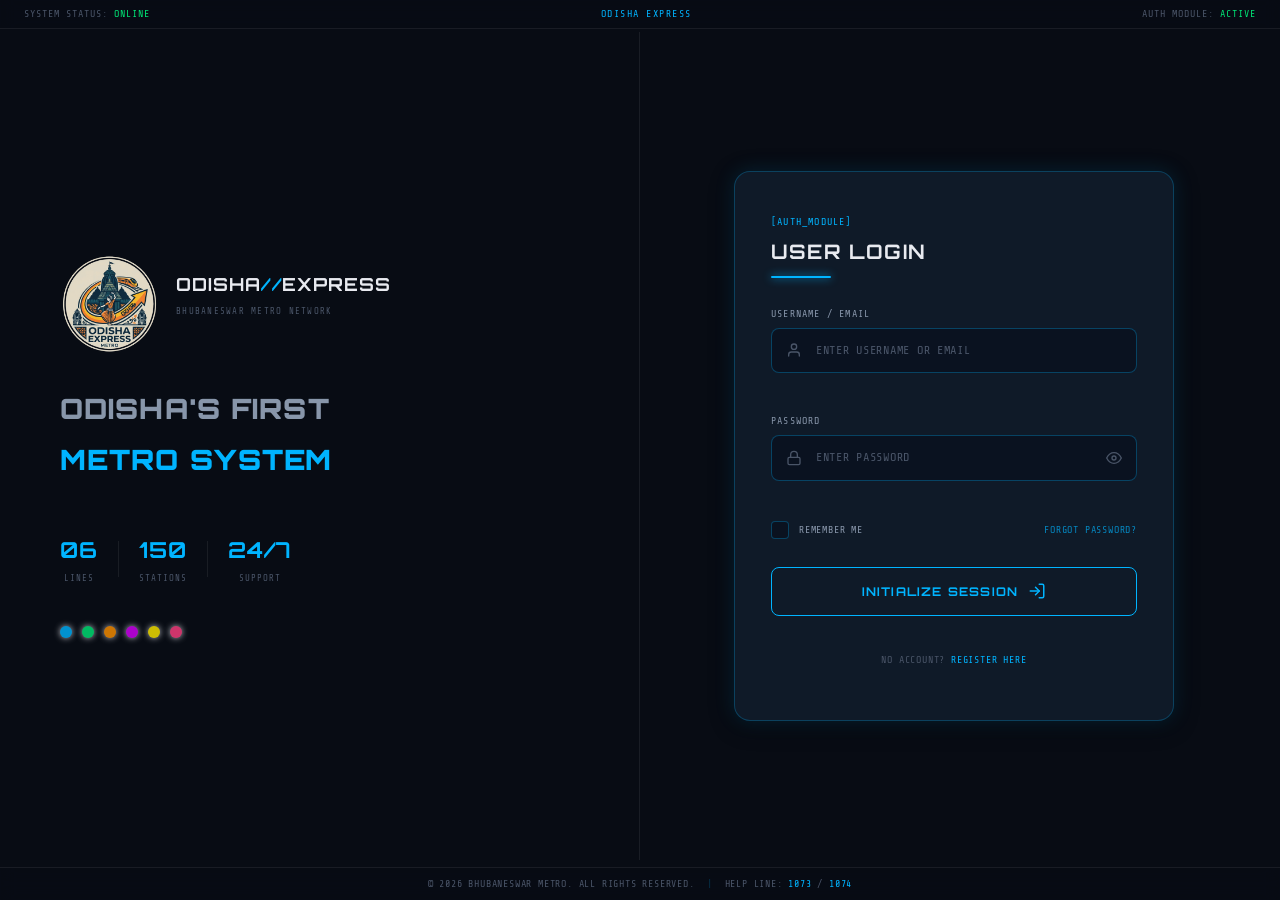
==== commit 0faf98db: "update the code" ====
--- a/main.html
+++ b/main.html
@@ -25,8 +25,8 @@
   <link rel="stylesheet" href="css/routes.css" />
   <link rel="stylesheet" href="css/fare.css" />
   <link rel="stylesheet" href="css/profile.css" />
+  <link rel="stylesheet" href="css/metrocard.css" />
   <link rel="stylesheet" href="css/responsive.css" />
-  <link rel="stylesheet" href="css/metrocard.css" />
 
 </head>
 
@@ -406,32 +406,32 @@
       </div>
     </div>
 
-    <!-- Home footer -->
-    <footer class="home-footer">
-      <div class="footer-social">
-        <a href="#" class="social-icon" title="Facebook" aria-label="Facebook">
-          <svg width="20" height="20" viewBox="0 0 24 24" fill="currentColor">
-            <path d="M18 2h-3a5 5 0 0 0-5 5v3H7v4h3v8h4v-8h3l1-4h-4V7a1 1 0 0 1 1-1h3z" />
-          </svg>
-        </a>
-        <a href="#" class="social-icon" title="Twitter/X" aria-label="Twitter">
-          <svg width="20" height="20" viewBox="0 0 24 24" fill="currentColor">
-            <path
-              d="M23 3a10.9 10.9 0 0 1-3.14 1.53 4.48 4.48 0 0 0-7.86 3v1A10.66 10.66 0 0 1 3 4s-4 9 5 13a11.64 11.64 0 0 1-7 2c9 5 20 0 20-11.5a4.5 4.5 0 0 0-.08-.83A7.72 7.72 0 0 0 23 3z" />
-          </svg>
-        </a>
-        <a href="#" class="social-icon" title="Instagram" aria-label="Instagram">
-          <svg width="20" height="20" viewBox="0 0 24 24" fill="none" stroke="currentColor" stroke-width="2"
-            stroke-linecap="round" stroke-linejoin="round">
-            <rect x="2" y="2" width="20" height="20" rx="5" ry="5" />
-            <path d="M16 11.37A4 4 0 1 1 12.63 8 4 4 0 0 1 16 11.37z" />
-            <line x1="17.5" y1="6.5" x2="17.51" y2="6.5" />
-          </svg>
-        </a>
-      </div>
-      <p class="footer-copy">&#169; 2026 BHUBANESWAR METRO. ALL RIGHTS RESERVED. &nbsp;|&nbsp; HELP LINE: <a
-          href="tel:1073">1073</a> / <a href="tel:1074">1074</a></p>
-    </footer>
+  <!-- Home footer -->
+  <footer class="home-footer">
+    <div class="footer-social">
+      <a href="#" class="social-icon" title="Facebook" aria-label="Facebook">
+        <svg width="20" height="20" viewBox="0 0 24 24" fill="currentColor">
+          <path d="M18 2h-3a5 5 0 0 0-5 5v3H7v4h3v8h4v-8h3l1-4h-4V7a1 1 0 0 1 1-1h3z" />
+        </svg>
+      </a>
+      <a href="#" class="social-icon" title="Twitter/X" aria-label="Twitter">
+        <svg width="20" height="20" viewBox="0 0 24 24" fill="currentColor">
+          <path
+            d="M23 3a10.9 10.9 0 0 1-3.14 1.53 4.48 4.48 0 0 0-7.86 3v1A10.66 10.66 0 0 1 3 4s-4 9 5 13a11.64 11.64 0 0 1-7 2c9 5 20 0 20-11.5a4.5 4.5 0 0 0-.08-.83A7.72 7.72 0 0 0 23 3z" />
+        </svg>
+      </a>
+      <a href="#" class="social-icon" title="Instagram" aria-label="Instagram">
+        <svg width="20" height="20" viewBox="0 0 24 24" fill="none" stroke="currentColor" stroke-width="2"
+          stroke-linecap="round" stroke-linejoin="round">
+          <rect x="2" y="2" width="20" height="20" rx="5" ry="5" />
+          <path d="M16 11.37A4 4 0 1 1 12.63 8 4 4 0 0 1 16 11.37z" />
+          <line x1="17.5" y1="6.5" x2="17.51" y2="6.5" />
+        </svg>
+      </a>
+    </div>
+    <p class="footer-copy">&#169; 2026 BHUBANESWAR METRO. ALL RIGHTS RESERVED. &nbsp;|&nbsp; HELP LINE: <a
+        href="tel:1073">1073</a> / <a href="tel:1074">1074</a></p>
+  </footer>
 
   </section>
 
@@ -769,276 +769,255 @@
        PAGE: FARE
   ═══════════════════════════════════════════ -->
   <section class="page-section" id="page-fare">
-
-    <div class="page-header">
-      <div class="page-header-left">
-        <h1 class="page-title">ODISHA METRO</h1>
-        <div class="page-subtitle-row">
-          <span class="page-tag">[FARE]</span>
-          <span class="page-cursor"></span>
-        </div>
-        <div class="page-underline"></div>
-      </div>
-      <div class="page-header-right">
-        <div class="status-badge">
-          <span class="sb-label">MODULE STATUS:</span>
-          <span class="sb-value online">ONLINE</span>
-        </div>
-        <div class="status-badge">
-          <span class="sb-label">LINES INDEXED:</span>
-          <span class="sb-value">06</span>
-        </div>
-      </div>
-    </div>
-
-    <!-- Fare line accordions -->
-    <div class="fare-container" id="fareContainer">
-
-      <!-- L1 Blue Line Fare -->
-      <div class="fare-card" data-line="blue">
-        <div class="fare-card-header" onclick="toggleFare('blue')">
-          <div class="fare-header-left">
-            <span class="route-line-badge blue">L1</span>
-            <span class="fare-line-name">BLUE LINE MATRIX</span>
-          </div>
-          <span class="fare-toggle-icon" id="fareBlueIcon">&#9660;</span>
-        </div>
-        <div class="fare-panel" id="fare-blue" style="display:none;">
-          <div class="fare-uplink-bar">
-            <div class="fare-uplink-left">
-              <p class="fare-uplink-label">ROUTE UPLINK</p>
-              <p class="fare-uplink-route">
-                <span class="fare-origin-display" id="blueOriginDisplay">AWAITING INPUT</span>
-                <span class="fare-route-arrow">&gt;&gt;</span>
-                <span class="fare-dest-display" id="blueDestDisplay">AWAITING INPUT</span>
-              </p>
-            </div>
-            <div class="fare-uplink-right">
-              <p class="fare-computed-label">COMPUTED FARE</p>
-              <p class="fare-amount" id="blueAmount"><span class="fare-dash">-- --</span></p>
-            </div>
-          </div>
-          <div class="fare-selector-grid">
-            <div class="fare-selector">
-              <div class="fare-selector-header">
-                <span class="fare-sel-num">[01]</span>
-                <span class="fare-sel-title">SELECT ORIGIN</span>
-              </div>
-              <div class="fare-station-grid" id="blueOriginGrid">
-                <!-- Populated by fare.js -->
-              </div>
-            </div>
-            <div class="fare-selector">
-              <div class="fare-selector-header">
-                <span class="fare-sel-num">[02]</span>
-                <span class="fare-sel-title">SELECT TARGET</span>
-              </div>
-              <div class="fare-station-grid" id="blueDestGrid">
-                <!-- Populated by fare.js -->
-              </div>
-            </div>
-          </div>
-        </div>
-      </div>
-
-      <!-- L2 Green Line Fare -->
-      <div class="fare-card" data-line="green">
-        <div class="fare-card-header" onclick="toggleFare('green')">
-          <div class="fare-header-left">
-            <span class="route-line-badge green">L2</span>
-            <span class="fare-line-name">GREEN LINE MATRIX</span>
-          </div>
-          <span class="fare-toggle-icon" id="fareGreenIcon">&#9660;</span>
-        </div>
-        <div class="fare-panel" id="fare-green" style="display:none;">
-          <div class="fare-uplink-bar">
-            <div class="fare-uplink-left">
-              <p class="fare-uplink-label">ROUTE UPLINK</p>
-              <p class="fare-uplink-route">
-                <span class="fare-origin-display" id="greenOriginDisplay">AWAITING INPUT</span>
-                <span class="fare-route-arrow">&gt;&gt;</span>
-                <span class="fare-dest-display" id="greenDestDisplay">AWAITING INPUT</span>
-              </p>
-            </div>
-            <div class="fare-uplink-right">
-              <p class="fare-computed-label">COMPUTED FARE</p>
-              <p class="fare-amount" id="greenAmount"><span class="fare-dash">-- --</span></p>
-            </div>
-          </div>
-          <div class="fare-selector-grid">
-            <div class="fare-selector">
-              <div class="fare-selector-header"><span class="fare-sel-num">[01]</span><span
-                  class="fare-sel-title">SELECT ORIGIN</span></div>
-              <div class="fare-station-grid" id="greenOriginGrid"></div>
-            </div>
-            <div class="fare-selector">
-              <div class="fare-selector-header"><span class="fare-sel-num">[02]</span><span
-                  class="fare-sel-title">SELECT TARGET</span></div>
-              <div class="fare-station-grid" id="greenDestGrid"></div>
-            </div>
-          </div>
-        </div>
-      </div>
-
-      <!-- L3 Orange Line Fare -->
-      <div class="fare-card" data-line="orange">
-        <div class="fare-card-header" onclick="toggleFare('orange')">
-          <div class="fare-header-left">
-            <span class="route-line-badge orange">L3</span>
-            <span class="fare-line-name">ORANGE LINE MATRIX</span>
-          </div>
-          <span class="fare-toggle-icon" id="fareOrangeIcon">&#9660;</span>
-        </div>
-        <div class="fare-panel" id="fare-orange" style="display:none;">
-          <div class="fare-uplink-bar">
-            <div class="fare-uplink-left">
-              <p class="fare-uplink-label">ROUTE UPLINK</p>
-              <p class="fare-uplink-route">
-                <span class="fare-origin-display" id="orangeOriginDisplay">AWAITING INPUT</span>
-                <span class="fare-route-arrow">&gt;&gt;</span>
-                <span class="fare-dest-display" id="orangeDestDisplay">AWAITING INPUT</span>
-              </p>
-            </div>
-            <div class="fare-uplink-right">
-              <p class="fare-computed-label">COMPUTED FARE</p>
-              <p class="fare-amount" id="orangeAmount"><span class="fare-dash">-- --</span></p>
-            </div>
-          </div>
-          <div class="fare-selector-grid">
-            <div class="fare-selector">
-              <div class="fare-selector-header"><span class="fare-sel-num">[01]</span><span
-                  class="fare-sel-title">SELECT ORIGIN</span></div>
-              <div class="fare-station-grid" id="orangeOriginGrid"></div>
-            </div>
-            <div class="fare-selector">
-              <div class="fare-selector-header"><span class="fare-sel-num">[02]</span><span
-                  class="fare-sel-title">SELECT TARGET</span></div>
-              <div class="fare-station-grid" id="orangeDestGrid"></div>
-            </div>
-          </div>
-        </div>
-      </div>
-
-      <!-- L4 Purple Line Fare -->
-      <div class="fare-card" data-line="purple">
-        <div class="fare-card-header" onclick="toggleFare('purple')">
-          <div class="fare-header-left">
-            <span class="route-line-badge purple">L4</span>
-            <span class="fare-line-name">PURPLE LINE MATRIX</span>
-          </div>
-          <span class="fare-toggle-icon" id="farePurpleIcon">&#9660;</span>
-        </div>
-        <div class="fare-panel" id="fare-purple" style="display:none;">
-          <div class="fare-uplink-bar">
-            <div class="fare-uplink-left">
-              <p class="fare-uplink-label">ROUTE UPLINK</p>
-              <p class="fare-uplink-route">
-                <span class="fare-origin-display" id="purpleOriginDisplay">AWAITING INPUT</span>
-                <span class="fare-route-arrow">&gt;&gt;</span>
-                <span class="fare-dest-display" id="purpleDestDisplay">AWAITING INPUT</span>
-              </p>
-            </div>
-            <div class="fare-uplink-right">
-              <p class="fare-computed-label">COMPUTED FARE</p>
-              <p class="fare-amount" id="purpleAmount"><span class="fare-dash">-- --</span></p>
-            </div>
-          </div>
-          <div class="fare-selector-grid">
-            <div class="fare-selector">
-              <div class="fare-selector-header"><span class="fare-sel-num">[01]</span><span
-                  class="fare-sel-title">SELECT ORIGIN</span></div>
-              <div class="fare-station-grid" id="purpleOriginGrid"></div>
-            </div>
-            <div class="fare-selector">
-              <div class="fare-selector-header"><span class="fare-sel-num">[02]</span><span
-                  class="fare-sel-title">SELECT TARGET</span></div>
-              <div class="fare-station-grid" id="purpleDestGrid"></div>
-            </div>
-          </div>
-        </div>
-      </div>
-
-      <!-- L5 Yellow Line Fare -->
-      <div class="fare-card" data-line="yellow">
-        <div class="fare-card-header" onclick="toggleFare('yellow')">
-          <div class="fare-header-left">
-            <span class="route-line-badge yellow">L5</span>
-            <span class="fare-line-name">YELLOW LINE MATRIX</span>
-          </div>
-          <span class="fare-toggle-icon" id="fareYellowIcon">&#9660;</span>
-        </div>
-        <div class="fare-panel" id="fare-yellow" style="display:none;">
-          <div class="fare-uplink-bar">
-            <div class="fare-uplink-left">
-              <p class="fare-uplink-label">ROUTE UPLINK</p>
-              <p class="fare-uplink-route">
-                <span class="fare-origin-display" id="yellowOriginDisplay">AWAITING INPUT</span>
-                <span class="fare-route-arrow">&gt;&gt;</span>
-                <span class="fare-dest-display" id="yellowDestDisplay">AWAITING INPUT</span>
-              </p>
-            </div>
-            <div class="fare-uplink-right">
-              <p class="fare-computed-label">COMPUTED FARE</p>
-              <p class="fare-amount" id="yellowAmount"><span class="fare-dash">-- --</span></p>
-            </div>
-          </div>
-          <div class="fare-selector-grid">
-            <div class="fare-selector">
-              <div class="fare-selector-header"><span class="fare-sel-num">[01]</span><span
-                  class="fare-sel-title">SELECT ORIGIN</span></div>
-              <div class="fare-station-grid" id="yellowOriginGrid"></div>
-            </div>
-            <div class="fare-selector">
-              <div class="fare-selector-header"><span class="fare-sel-num">[02]</span><span
-                  class="fare-sel-title">SELECT TARGET</span></div>
-              <div class="fare-station-grid" id="yellowDestGrid"></div>
-            </div>
-          </div>
-        </div>
-      </div>
-
-      <!-- L6 Pink Line Fare -->
-      <div class="fare-card" data-line="pink">
-        <div class="fare-card-header" onclick="toggleFare('pink')">
-          <div class="fare-header-left">
-            <span class="route-line-badge pink">L6</span>
-            <span class="fare-line-name">PINK LINE MATRIX</span>
-          </div>
-          <span class="fare-toggle-icon" id="farePinkIcon">&#9660;</span>
-        </div>
-        <div class="fare-panel" id="fare-pink" style="display:none;">
-          <div class="fare-uplink-bar">
-            <div class="fare-uplink-left">
-              <p class="fare-uplink-label">ROUTE UPLINK</p>
-              <p class="fare-uplink-route">
-                <span class="fare-origin-display" id="pinkOriginDisplay">AWAITING INPUT</span>
-                <span class="fare-route-arrow">&gt;&gt;</span>
-                <span class="fare-dest-display" id="pinkDestDisplay">AWAITING INPUT</span>
-              </p>
-            </div>
-            <div class="fare-uplink-right">
-              <p class="fare-computed-label">COMPUTED FARE</p>
-              <p class="fare-amount" id="pinkAmount"><span class="fare-dash">-- --</span></p>
-            </div>
-          </div>
-          <div class="fare-selector-grid">
-            <div class="fare-selector">
-              <div class="fare-selector-header"><span class="fare-sel-num">[01]</span><span
-                  class="fare-sel-title">SELECT ORIGIN</span></div>
-              <div class="fare-station-grid" id="pinkOriginGrid"></div>
-            </div>
-            <div class="fare-selector">
-              <div class="fare-selector-header"><span class="fare-sel-num">[02]</span><span
-                  class="fare-sel-title">SELECT TARGET</span></div>
-              <div class="fare-station-grid" id="pinkDestGrid"></div>
-            </div>
-          </div>
-        </div>
-      </div>
-
+    <div class="fare-intro">
+      <div class="fare-intro-aegis">AEGIS//FARE_ENGINE V2.1</div>
+      <h1 class="fare-intro-title">FARE CALCULATOR</h1>
+      <p class="fare-intro-desc">Distance-based fare computation across all six lines. Smart Card holders receive 10%<br>discount on all journeys.</p>
+    </div>
+
+    <!-- Fare line grid -->
+    <div class="fare-grid" id="fareContainer">
+
+      <!-- L1 Blue Line -->
+      <div class="fare-line-card" data-line="blue">
+        <div class="fare-card-top">
+          <div class="fare-card-title"><span class="route-line-badge blue">L1</span> Blue Line</div>
+          <div class="fare-card-badge">ACTIVE</div>
+        </div>
+        <div class="fare-selectors">
+          <div class="fare-select-group">
+            <label>FROM</label>
+            <select id="blueOriginSelect" class="fare-dropdown">
+              <option value="">Select</option>
+            </select>
+          </div>
+          <div class="fare-select-group">
+            <label>TO</label>
+            <select id="blueDestSelect" class="fare-dropdown">
+              <option value="">Select</option>
+            </select>
+          </div>
+        </div>
+        <div class="fare-result-box" id="blueResultBox">
+          <div class="fare-result-left">
+            <div class="fare-result-amount" id="blueAmount"><span class="fare-dash">--</span> <span class="fare-rupee">&#8377;</span></div>
+            <div class="fare-result-subtext" id="blueSubtext">select stations</div>
+          </div>
+          <div class="fare-result-right">
+            <div class="fare-smart-card-text">smart card</div>
+            <div id="bluePayBtnContainer"></div>
+          </div>
+        </div>
+      </div>
+
+      <!-- L2 Green Line -->
+      <div class="fare-line-card" data-line="green">
+        <div class="fare-card-top">
+          <div class="fare-card-title"><span class="route-line-badge green">L2</span> Green Line</div>
+          <div class="fare-card-badge">ACTIVE</div>
+        </div>
+        <div class="fare-selectors">
+          <div class="fare-select-group">
+            <label>FROM</label>
+            <select id="greenOriginSelect" class="fare-dropdown">
+              <option value="">Select</option>
+            </select>
+          </div>
+          <div class="fare-select-group">
+            <label>TO</label>
+            <select id="greenDestSelect" class="fare-dropdown">
+              <option value="">Select</option>
+            </select>
+          </div>
+        </div>
+        <div class="fare-result-box" id="greenResultBox">
+          <div class="fare-result-left">
+            <div class="fare-result-amount" id="greenAmount"><span class="fare-dash">--</span> <span class="fare-rupee">&#8377;</span></div>
+            <div class="fare-result-subtext" id="greenSubtext">select stations</div>
+          </div>
+          <div class="fare-result-right">
+            <div class="fare-smart-card-text">smart card</div>
+            <div id="greenPayBtnContainer"></div>
+          </div>
+        </div>
+      </div>
+
+      <!-- L3 Orange Line -->
+      <div class="fare-line-card" data-line="orange">
+        <div class="fare-card-top">
+          <div class="fare-card-title"><span class="route-line-badge orange">L3</span> Orange Line</div>
+          <div class="fare-card-badge">ACTIVE</div>
+        </div>
+        <div class="fare-selectors">
+          <div class="fare-select-group">
+            <label>FROM</label>
+            <select id="orangeOriginSelect" class="fare-dropdown">
+              <option value="">Select</option>
+            </select>
+          </div>
+          <div class="fare-select-group">
+            <label>TO</label>
+            <select id="orangeDestSelect" class="fare-dropdown">
+              <option value="">Select</option>
+            </select>
+          </div>
+        </div>
+        <div class="fare-result-box" id="orangeResultBox">
+          <div class="fare-result-left">
+            <div class="fare-result-amount" id="orangeAmount"><span class="fare-dash">--</span> <span class="fare-rupee">&#8377;</span></div>
+            <div class="fare-result-subtext" id="orangeSubtext">select stations</div>
+          </div>
+          <div class="fare-result-right">
+            <div class="fare-smart-card-text">smart card</div>
+            <div id="orangePayBtnContainer"></div>
+          </div>
+        </div>
+      </div>
+
+      <!-- L4 Purple Line -->
+      <div class="fare-line-card" data-line="purple">
+        <div class="fare-card-top">
+          <div class="fare-card-title"><span class="route-line-badge purple">L4</span> Purple Line</div>
+          <div class="fare-card-badge">ACTIVE</div>
+        </div>
+        <div class="fare-selectors">
+          <div class="fare-select-group">
+            <label>FROM</label>
+            <select id="purpleOriginSelect" class="fare-dropdown">
+              <option value="">Select</option>
+            </select>
+          </div>
+          <div class="fare-select-group">
+            <label>TO</label>
+            <select id="purpleDestSelect" class="fare-dropdown">
+              <option value="">Select</option>
+            </select>
+          </div>
+        </div>
+        <div class="fare-result-box" id="purpleResultBox">
+          <div class="fare-result-left">
+            <div class="fare-result-amount" id="purpleAmount"><span class="fare-dash">--</span> <span class="fare-rupee">&#8377;</span></div>
+            <div class="fare-result-subtext" id="purpleSubtext">select stations</div>
+          </div>
+          <div class="fare-result-right">
+            <div class="fare-smart-card-text">smart card</div>
+            <div id="purplePayBtnContainer"></div>
+          </div>
+        </div>
+      </div>
+
+      <!-- L5 Yellow Line -->
+      <div class="fare-line-card" data-line="yellow">
+        <div class="fare-card-top">
+          <div class="fare-card-title"><span class="route-line-badge yellow">L5</span> Yellow Line</div>
+          <div class="fare-card-badge">ACTIVE</div>
+        </div>
+        <div class="fare-selectors">
+          <div class="fare-select-group">
+            <label>FROM</label>
+            <select id="yellowOriginSelect" class="fare-dropdown">
+              <option value="">Select</option>
+            </select>
+          </div>
+          <div class="fare-select-group">
+            <label>TO</label>
+            <select id="yellowDestSelect" class="fare-dropdown">
+              <option value="">Select</option>
+            </select>
+          </div>
+        </div>
+        <div class="fare-result-box" id="yellowResultBox">
+          <div class="fare-result-left">
+            <div class="fare-result-amount" id="yellowAmount"><span class="fare-dash">--</span> <span class="fare-rupee">&#8377;</span></div>
+            <div class="fare-result-subtext" id="yellowSubtext">select stations</div>
+          </div>
+          <div class="fare-result-right">
+            <div class="fare-smart-card-text">smart card</div>
+            <div id="yellowPayBtnContainer"></div>
+          </div>
+        </div>
+      </div>
+
+      <!-- L6 Pink Line -->
+      <div class="fare-line-card" data-line="pink">
+        <div class="fare-card-top">
+          <div class="fare-card-title"><span class="route-line-badge pink">L6</span> Pink Line</div>
+          <div class="fare-card-badge">ACTIVE</div>
+        </div>
+        <div class="fare-selectors">
+          <div class="fare-select-group">
+            <label>FROM</label>
+            <select id="pinkOriginSelect" class="fare-dropdown">
+              <option value="">Select</option>
+            </select>
+          </div>
+          <div class="fare-select-group">
+            <label>TO</label>
+            <select id="pinkDestSelect" class="fare-dropdown">
+              <option value="">Select</option>
+            </select>
+          </div>
+        </div>
+        <div class="fare-result-box" id="pinkResultBox">
+          <div class="fare-result-left">
+            <div class="fare-result-amount" id="pinkAmount"><span class="fare-dash">--</span> <span class="fare-rupee">&#8377;</span></div>
+            <div class="fare-result-subtext" id="pinkSubtext">select stations</div>
+          </div>
+          <div class="fare-result-right">
+            <div class="fare-smart-card-text">smart card</div>
+            <div id="pinkPayBtnContainer"></div>
+          </div>
+        </div>
+      </div>
+
+    </div>
+
+    <!-- Fare Reference Table -->
+    <div class="fare-reference">
+      <div class="fare-ref-header">
+        <h2 class="fare-ref-title">// FARE REFERENCE TABLE</h2>
+        <div class="fare-ref-line"></div>
+      </div>
+      <div class="fare-ref-table-wrapper">
+        <table class="fare-ref-table">
+          <thead>
+            <tr>
+              <th>DISTANCE SLAB</th>
+              <th>TOKEN FARE</th>
+              <th>SMART CARD (10% OFF)</th>
+            </tr>
+          </thead>
+          <tbody>
+            <tr>
+              <td>0 - 5 km</td>
+              <td>&#8377; 10.00</td>
+              <td>&#8377; 9.00</td>
+            </tr>
+            <tr>
+              <td>5 - 10 km</td>
+              <td>&#8377; 20.00</td>
+              <td>&#8377; 18.00</td>
+            </tr>
+            <tr>
+              <td>10 - 20 km</td>
+              <td>&#8377; 30.00</td>
+              <td>&#8377; 27.00</td>
+            </tr>
+            <tr>
+              <td>20 - 30 km</td>
+              <td>&#8377; 40.00</td>
+              <td>&#8377; 36.00</td>
+            </tr>
+            <tr>
+              <td>Above 30 km</td>
+              <td>+ &#8377; 10.00 / 10km</td>
+              <td>+ &#8377; 9.00 / 10km</td>
+            </tr>
+          </tbody>
+        </table>
+      </div>
     </div>
   </section>
-
 
   <!-- ═══════════════════════════════════════════
        PAGE: PROFILE
@@ -1252,28 +1231,30 @@
 
       </div>
 
-      <!-- Social links -->
-      <div class="profile-social">
-        <a href="#" class="social-icon" title="Facebook" aria-label="Facebook">
-          <svg width="20" height="20" viewBox="0 0 24 24" fill="currentColor">
-            <path d="M18 2h-3a5 5 0 0 0-5 5v3H7v4h3v8h4v-8h3l1-4h-4V7a1 1 0 0 1 1-1h3z" />
-          </svg>
-        </a>
-        <a href="#" class="social-icon" title="Twitter" aria-label="Twitter">
-          <svg width="20" height="20" viewBox="0 0 24 24" fill="currentColor">
-            <path
-              d="M23 3a10.9 10.9 0 0 1-3.14 1.53 4.48 4.48 0 0 0-7.86 3v1A10.66 10.66 0 0 1 3 4s-4 9 5 13a11.64 11.64 0 0 1-7 2c9 5 20 0 20-11.5a4.5 4.5 0 0 0-.08-.83A7.72 7.72 0 0 0 23 3z" />
-          </svg>
-        </a>
-        <a href="#" class="social-icon" title="Instagram" aria-label="Instagram">
-          <svg width="20" height="20" viewBox="0 0 24 24" fill="none" stroke="currentColor" stroke-width="2"
-            stroke-linecap="round" stroke-linejoin="round">
-            <rect x="2" y="2" width="20" height="20" rx="5" ry="5" />
-            <path d="M16 11.37A4 4 0 1 1 12.63 8 4 4 0 0 1 16 11.37z" />
-            <line x1="17.5" y1="6.5" x2="17.51" y2="6.5" />
-          </svg>
-        </a>
-      </div>
+      <!-- ...existing code... -->
+
+      <footer class="profile-footer" style="margin-top: 24px; text-align: center;">
+        <div class="footer-social">
+          <a href="#" class="social-icon" title="Facebook" aria-label="Facebook">
+            <svg width="20" height="20" viewBox="0 0 24 24" fill="currentColor">
+              <path d="M18 2h-3a5 5 0 0 0-5 5v3H7v4h3v8h4v-8h3l1-4h-4V7a1 1 0 0 1 1-1h3z" />
+            </svg>
+          </a>
+          <a href="#" class="social-icon" title="Twitter/X" aria-label="Twitter">
+            <svg width="20" height="20" viewBox="0 0 24 24" fill="currentColor">
+              <path d="M23 3a10.9 10.9 0 0 1-3.14 1.53 4.48 4.48 0 0 0-7.86 3v1A10.66 10.66 0 0 1 3 4s-4 9 5 13a11.64 11.64 0 0 1-7 2c9 5 20 0 20-11.5a4.5 4.5 0 0 0-.08-.83A7.72 7.72 0 0 0 23 3z" />
+            </svg>
+          </a>
+          <a href="#" class="social-icon" title="Instagram" aria-label="Instagram">
+            <svg width="20" height="20" viewBox="0 0 24 24" fill="none" stroke="currentColor" stroke-width="2" stroke-linecap="round" stroke-linejoin="round">
+              <rect x="2" y="2" width="20" height="20" rx="5" ry="5" />
+              <path d="M16 11.37A4 4 0 1 1 12.63 8 4 4 0 0 1 16 11.37z" />
+              <line x1="17.5" y1="6.5" x2="17.51" y2="6.5" />
+            </svg>
+          </a>
+        </div>
+        <p class="footer-copy">&#169; 2026 BHUBANESWAR METRO. ALL RIGHTS RESERVED. &nbsp;|&nbsp; HELP LINE: <a href="tel:1073">1073</a> / <a href="tel:1074">1074</a></p>
+      </footer>
 
     </div>
   </section>
@@ -1513,7 +1494,7 @@
       </div>
       <h3 class="modal-title">CHOOSE PAYMENT MODE</h3>
       <p class="modal-desc">SELECT YOUR PREFERRED METHOD TO COMPLETE TRANSACTION.</p>
-      
+
       <div class="payment-options">
         <button class="payment-opt-btn" onclick="processPayment('Google Pay')">
           <img src="assets/SVG/google-pay-icon.svg" alt="Google Pay" class="payment-logo" />
@@ -1524,7 +1505,8 @@
           <span class="payment-opt-name">PhonePe</span>
         </button>
         <button class="payment-opt-btn" onclick="processPayment('Paytm')">
-          <img src="https://upload.wikimedia.org/wikipedia/commons/2/24/Paytm_Logo_%28standalone%29.svg" alt="Paytm" class="payment-logo" />
+          <img src="https://upload.wikimedia.org/wikipedia/commons/2/24/Paytm_Logo_%28standalone%29.svg" alt="Paytm"
+            class="payment-logo" />
           <span class="payment-opt-name">Paytm</span>
         </button>
         <button class="payment-opt-btn" onclick="processPayment('RuPay')">
@@ -1535,8 +1517,10 @@
 
       <div class="payment-footer">
         <p class="payment-secure-text">
-          <svg width="12" height="12" viewBox="0 0 24 24" fill="none" stroke="currentColor" stroke-width="2" style="vertical-align:middle;margin-right:4px;">
-            <rect x="3" y="11" width="18" height="11" rx="2" ry="2"/><path d="M7 11V7a5 5 0 0 1 10 0v4"/>
+          <svg width="12" height="12" viewBox="0 0 24 24" fill="none" stroke="currentColor" stroke-width="2"
+            style="vertical-align:middle;margin-right:4px;">
+            <rect x="3" y="11" width="18" height="11" rx="2" ry="2" />
+            <path d="M7 11V7a5 5 0 0 1 10 0v4" />
           </svg>
           SSL ENCRYPTED SECURE TRANSACTION
         </p>
@@ -1580,7 +1564,8 @@
               <label class="card-type-option">
                 <input type="radio" name="cardType" value="green" />
                 <div class="card-type-visual">
-                  <div class="card-mini-preview" style="background-image: url('assets/SVG/Green Line Front.svg');"></div>
+                  <div class="card-mini-preview" style="background-image: url('assets/SVG/Green Line Front.svg');">
+                  </div>
                   <span class="ct-label">GREEN CARD</span>
                   <span class="ct-category">Senior Citizen</span>
                 </div>
@@ -1589,7 +1574,8 @@
               <label class="card-type-option">
                 <input type="radio" name="cardType" value="purple" />
                 <div class="card-type-visual">
-                  <div class="card-mini-preview" style="background-image: url('assets/SVG/Purple Line Front.svg');"></div>
+                  <div class="card-mini-preview" style="background-image: url('assets/SVG/Purple Line Front.svg');">
+                  </div>
                   <span class="ct-label">PURPLE CARD</span>
                   <span class="ct-category">Women</span>
                 </div>
@@ -1598,7 +1584,8 @@
               <label class="card-type-option">
                 <input type="radio" name="cardType" value="orange" />
                 <div class="card-type-visual">
-                  <div class="card-mini-preview" style="background-image: url('assets/SVG/Orange Line Front.svg');"></div>
+                  <div class="card-mini-preview" style="background-image: url('assets/SVG/Orange Line Front.svg');">
+                  </div>
                   <span class="ct-label">ORANGE CARD</span>
                   <span class="ct-category">Govt. Employee</span>
                 </div>
@@ -1607,7 +1594,8 @@
               <label class="card-type-option">
                 <input type="radio" name="cardType" value="golden" />
                 <div class="card-type-visual">
-                  <div class="card-mini-preview" style="background-image: url('assets/SVG/Golden Line Front.svg');"></div>
+                  <div class="card-mini-preview" style="background-image: url('assets/SVG/Golden Line Front.svg');">
+                  </div>
                   <span class="ct-label">GOLDEN CARD</span>
                   <span class="ct-category">Tourist</span>
                 </div>
@@ -1623,7 +1611,10 @@
                 <label class="field-label">PASSENGER NAME <span class="required">*</span></label>
                 <div class="field-wrapper">
                   <div class="field-icon">
-                    <svg width="16" height="16" viewBox="0 0 24 24" fill="none" stroke="currentColor" stroke-width="2"><path d="M20 21v-2a4 4 0 0 0-4-4H8a4 4 0 0 0-4 4v2"/><circle cx="12" cy="7" r="4"/></svg>
+                    <svg width="16" height="16" viewBox="0 0 24 24" fill="none" stroke="currentColor" stroke-width="2">
+                      <path d="M20 21v-2a4 4 0 0 0-4-4H8a4 4 0 0 0-4 4v2" />
+                      <circle cx="12" cy="7" r="4" />
+                    </svg>
                   </div>
                   <input type="text" class="field-input" placeholder="Enter Full Name" required />
                 </div>
@@ -1632,7 +1623,10 @@
                 <label class="field-label">MOBILE NUMBER <span class="required">*</span></label>
                 <div class="field-wrapper">
                   <div class="field-icon">
-                    <svg width="16" height="16" viewBox="0 0 24 24" fill="none" stroke="currentColor" stroke-width="2"><path d="M22 16.92v3a2 2 0 0 1-2.18 2A19.79 19.79 0 0 1 11.63 19 19.5 19.5 0 0 1 4.69 12a19.79 19.79 0 0 1-2.09-8.09A2 2 0 0 1 4.58 2h3a2 2 0 0 1 2 1.72 12.84 12.84 0 0 0 .7 2.81 2 2 0 0 1-.45 2.11L8.09 9.91a16 16 0 0 0 6 6l1.27-1.27a2 2 0 0 1 2.11-.45 12.84 12.84 0 0 0 2.81.7A2 2 0 0 1 22 16.92z"/></svg>
+                    <svg width="16" height="16" viewBox="0 0 24 24" fill="none" stroke="currentColor" stroke-width="2">
+                      <path
+                        d="M22 16.92v3a2 2 0 0 1-2.18 2A19.79 19.79 0 0 1 11.63 19 19.5 19.5 0 0 1 4.69 12a19.79 19.79 0 0 1-2.09-8.09A2 2 0 0 1 4.58 2h3a2 2 0 0 1 2 1.72 12.84 12.84 0 0 0 .7 2.81 2 2 0 0 1-.45 2.11L8.09 9.91a16 16 0 0 0 6 6l1.27-1.27a2 2 0 0 1 2.11-.45 12.84 12.84 0 0 0 2.81.7A2 2 0 0 1 22 16.92z" />
+                    </svg>
                   </div>
                   <input type="tel" class="field-input" placeholder="+91 XXXXX XXXXX" required />
                 </div>
@@ -1641,7 +1635,10 @@
                 <label class="field-label">EMAIL ID</label>
                 <div class="field-wrapper">
                   <div class="field-icon">
-                    <svg width="16" height="16" viewBox="0 0 24 24" fill="none" stroke="currentColor" stroke-width="2"><path d="M4 4h16c1.1 0 2 .9 2 2v12c0 1.1-.9 2-2 2H4c-1.1 0-2-.9-2-2V6c0-1.1.9-2 2-2z"/><polyline points="22,6 12,13 2,6"/></svg>
+                    <svg width="16" height="16" viewBox="0 0 24 24" fill="none" stroke="currentColor" stroke-width="2">
+                      <path d="M4 4h16c1.1 0 2 .9 2 2v12c0 1.1-.9 2-2 2H4c-1.1 0-2-.9-2-2V6c0-1.1.9-2 2-2z" />
+                      <polyline points="22,6 12,13 2,6" />
+                    </svg>
                   </div>
                   <input type="email" class="field-input" placeholder="example@email.com" />
                 </div>
@@ -1650,7 +1647,12 @@
                 <label class="field-label">DATE OF BIRTH <span class="required">*</span></label>
                 <div class="field-wrapper">
                   <div class="field-icon">
-                    <svg width="16" height="16" viewBox="0 0 24 24" fill="none" stroke="currentColor" stroke-width="2"><rect x="3" y="4" width="18" height="18" rx="2" ry="2"/><line x1="16" y1="2" x2="16" y2="6"/><line x1="8" y1="2" x2="8" y2="6"/><line x1="3" y1="10" x2="21" y2="10"/></svg>
+                    <svg width="16" height="16" viewBox="0 0 24 24" fill="none" stroke="currentColor" stroke-width="2">
+                      <rect x="3" y="4" width="18" height="18" rx="2" ry="2" />
+                      <line x1="16" y1="2" x2="16" y2="6" />
+                      <line x1="8" y1="2" x2="8" y2="6" />
+                      <line x1="3" y1="10" x2="21" y2="10" />
+                    </svg>
                   </div>
                   <input type="date" class="field-input" required />
                 </div>
@@ -1659,9 +1661,13 @@
                 <label class="field-label">RESIDENTIAL ADDRESS <span class="required">*</span></label>
                 <div class="field-wrapper" style="align-items: flex-start; padding-top: 8px;">
                   <div class="field-icon">
-                    <svg width="16" height="16" viewBox="0 0 24 24" fill="none" stroke="currentColor" stroke-width="2"><path d="M3 9l9-7 9 7v11a2 2 0 0 1-2 2H5a2 2 0 0 1-2-2z"/><polyline points="9 22 9 12 15 12 15 22"/></svg>
+                    <svg width="16" height="16" viewBox="0 0 24 24" fill="none" stroke="currentColor" stroke-width="2">
+                      <path d="M3 9l9-7 9 7v11a2 2 0 0 1-2 2H5a2 2 0 0 1-2-2z" />
+                      <polyline points="9 22 9 12 15 12 15 22" />
+                    </svg>
                   </div>
-                  <textarea class="field-input" rows="2" placeholder="Full Postal Address" style="resize: none;" required></textarea>
+                  <textarea class="field-input" rows="2" placeholder="Full Postal Address" style="resize: none;"
+                    required></textarea>
                 </div>
               </div>
             </div>
@@ -1675,7 +1681,12 @@
                 <label class="field-label">SELECT ID PROOF <span class="required">*</span></label>
                 <div class="field-wrapper">
                   <div class="field-icon">
-                    <svg width="16" height="16" viewBox="0 0 24 24" fill="none" stroke="currentColor" stroke-width="2"><rect x="3" y="4" width="18" height="18" rx="2" ry="2"/><line x1="16" y1="2" x2="16" y2="6"/><line x1="8" y1="2" x2="8" y2="6"/><line x1="3" y1="10" x2="21" y2="10"/></svg>
+                    <svg width="16" height="16" viewBox="0 0 24 24" fill="none" stroke="currentColor" stroke-width="2">
+                      <rect x="3" y="4" width="18" height="18" rx="2" ry="2" />
+                      <line x1="16" y1="2" x2="16" y2="6" />
+                      <line x1="8" y1="2" x2="8" y2="6" />
+                      <line x1="3" y1="10" x2="21" y2="10" />
+                    </svg>
                   </div>
                   <select class="field-input" required style="background: var(--bg-input);">
                     <option value="">Choose Document Type</option>
@@ -1690,7 +1701,11 @@
                 <label class="field-label">UPLOAD ID PROOF <span class="required">*</span></label>
                 <label class="file-upload-box" for="idProofFile">
                   <div class="fub-icon">
-                    <svg width="20" height="20" viewBox="0 0 24 24" fill="none" stroke="currentColor" stroke-width="2"><path d="M21 15v4a2 2 0 0 1-2 2H5a2 2 0 0 1-2-2v-4"/><polyline points="17 8 12 3 7 8"/><line x1="12" y1="3" x2="12" y2="15"/></svg>
+                    <svg width="20" height="20" viewBox="0 0 24 24" fill="none" stroke="currentColor" stroke-width="2">
+                      <path d="M21 15v4a2 2 0 0 1-2 2H5a2 2 0 0 1-2-2v-4" />
+                      <polyline points="17 8 12 3 7 8" />
+                      <line x1="12" y1="3" x2="12" y2="15" />
+                    </svg>
                   </div>
                   <span class="fub-text" id="idProofLabel">Click to Upload (PDF/JPG)</span>
                   <input type="file" id="idProofFile" hidden required accept=".pdf,.jpg,.jpeg,.png" />
@@ -1700,7 +1715,16 @@
                 <label class="field-label">TRAVEL FREQUENCY <span class="required">*</span></label>
                 <div class="field-wrapper">
                   <div class="field-icon">
-                    <svg width="16" height="16" viewBox="0 0 24 24" fill="none" stroke="currentColor" stroke-width="2"><path d="M12 2v4"/><path d="M12 18v4"/><path d="M4.93 4.93l2.83 2.83"/><path d="M16.24 16.24l2.83 2.83"/><path d="M2 12h4"/><path d="M18 12h4"/><path d="M4.93 19.07l2.83-2.83"/><path d="M16.24 7.76l2.83-2.83"/></svg>
+                    <svg width="16" height="16" viewBox="0 0 24 24" fill="none" stroke="currentColor" stroke-width="2">
+                      <path d="M12 2v4" />
+                      <path d="M12 18v4" />
+                      <path d="M4.93 4.93l2.83 2.83" />
+                      <path d="M16.24 16.24l2.83 2.83" />
+                      <path d="M2 12h4" />
+                      <path d="M18 12h4" />
+                      <path d="M4.93 19.07l2.83-2.83" />
+                      <path d="M16.24 7.76l2.83-2.83" />
+                    </svg>
                   </div>
                   <select class="field-input" required style="background: var(--bg-input);">
                     <option value="daily">Daily</option>
@@ -1713,7 +1737,10 @@
                 <label class="field-label">INITIAL RECHARGE (₹) <span class="required">*</span></label>
                 <div class="field-wrapper">
                   <div class="field-icon">
-                    <svg width="16" height="16" viewBox="0 0 24 24" fill="none" stroke="currentColor" stroke-width="2"><line x1="12" y1="1" x2="12" y2="23"/><path d="M17 5H9.5a3.5 3.5 0 0 0 0 7h5a3.5 3.5 0 0 1 0 7H6"/></svg>
+                    <svg width="16" height="16" viewBox="0 0 24 24" fill="none" stroke="currentColor" stroke-width="2">
+                      <line x1="12" y1="1" x2="12" y2="23" />
+                      <path d="M17 5H9.5a3.5 3.5 0 0 0 0 7h5a3.5 3.5 0 0 1 0 7H6" />
+                    </svg>
                   </div>
                   <input type="number" class="field-input" placeholder="Min. ₹100" min="100" required />
                 </div>
@@ -1762,7 +1789,11 @@
                 <label class="field-label">PHOTOGRAPH (PASSPORT SIZE) <span class="required">*</span></label>
                 <label class="file-upload-box" for="photoFile">
                   <div class="fub-icon">
-                    <svg width="20" height="20" viewBox="0 0 24 24" fill="none" stroke="currentColor" stroke-width="2"><rect x="3" y="3" width="18" height="18" rx="2" ry="2"/><circle cx="8.5" cy="8.5" r="1.5"/><polyline points="21 15 16 10 5 21"/></svg>
+                    <svg width="20" height="20" viewBox="0 0 24 24" fill="none" stroke="currentColor" stroke-width="2">
+                      <rect x="3" y="3" width="18" height="18" rx="2" ry="2" />
+                      <circle cx="8.5" cy="8.5" r="1.5" />
+                      <polyline points="21 15 16 10 5 21" />
+                    </svg>
                   </div>
                   <span class="fub-text" id="photoLabel">Upload Photo</span>
                   <input type="file" id="photoFile" hidden required accept="image/*" />
@@ -1772,7 +1803,10 @@
                 <label class="field-label">DIGITAL SIGNATURE / UPLOAD <span class="required">*</span></label>
                 <label class="file-upload-box" for="signatureFile">
                   <div class="fub-icon">
-                    <svg width="20" height="20" viewBox="0 0 24 24" fill="none" stroke="currentColor" stroke-width="2"><path d="M12 20h9"/><path d="M16.5 3.5a2.121 2.121 0 0 1 3 3L7 19l-4 1 1-4L16.5 3.5z"/></svg>
+                    <svg width="20" height="20" viewBox="0 0 24 24" fill="none" stroke="currentColor" stroke-width="2">
+                      <path d="M12 20h9" />
+                      <path d="M16.5 3.5a2.121 2.121 0 0 1 3 3L7 19l-4 1 1-4L16.5 3.5z" />
+                    </svg>
                   </div>
                   <span class="fub-text" id="signatureLabel">Upload Signature</span>
                   <input type="file" id="signatureFile" hidden required accept="image/*" />
@@ -1786,15 +1820,18 @@
             <div class="consent-list">
               <label class="consent-item">
                 <input type="checkbox" required />
-                <span class="consent-text">I confirm all details provided above are correct to the best of my knowledge.</span>
+                <span class="consent-text">I confirm all details provided above are correct to the best of my
+                  knowledge.</span>
               </label>
               <label class="consent-item">
                 <input type="checkbox" required />
-                <span class="consent-text">I agree to the Bhubaneswar Metro Terms and Conditions and privacy policy.</span>
+                <span class="consent-text">I agree to the Bhubaneswar Metro Terms and Conditions and privacy
+                  policy.</span>
               </label>
               <label class="consent-item">
                 <input type="checkbox" required />
-                <span class="consent-text">I provide consent for my data to be used for metro service improvements and legal compliance.</span>
+                <span class="consent-text">I provide consent for my data to be used for metro service improvements and
+                  legal compliance.</span>
               </label>
             </div>
           </div>
@@ -1843,13 +1880,14 @@
       const hamburger = document.getElementById('navHamburger');
       const drawer = document.getElementById('mobileNavDrawer');
       const overlay = document.getElementById('mobileNavOverlay');
+      const body = document.body;
 
       function openMobileNav() {
         hamburger.classList.add('active');
         drawer.classList.add('open');
         overlay.classList.add('open');
         hamburger.setAttribute('aria-expanded', 'true');
-        document.body.style.overflow = 'hidden';
+        body.classList.add('mobile-nav-open');
       }
 
       window.closeMobileNav = function () {
@@ -1857,7 +1895,7 @@
         drawer.classList.remove('open');
         overlay.classList.remove('open');
         hamburger.setAttribute('aria-expanded', 'false');
-        document.body.style.overflow = '';
+        body.classList.remove('mobile-nav-open');
       };
 
       hamburger.addEventListener('click', function () {
@@ -1896,5 +1934,6 @@
   </script>
 
 </body>
-
-</html>+<script src="js/i18n.js"></script>
+
+</html>
--- a/css/styles.css
+++ b/css/styles.css
@@ -1,3 +1,11 @@
+/* ── Footer Social (centered for profile/footer) ── */
+.profile-footer .footer-social {
+  display: flex;
+  justify-content: center;
+  align-items: center;
+  gap: 24px;
+  margin-bottom: 16px;
+}
 /* ═══════════════════════════════════════════════════
    ODISHA EXPRESS — styles.css
    Global resets, base typography, shared utilities
--- a/css/home.css
+++ b/css/home.css
@@ -292,6 +292,8 @@
   gap: 60px;
   position: relative;
   overflow: hidden;
+  /* Prevent sections from collapsing but allow shrinking on mobile */
+  box-sizing: border-box;
 }
 
 /* Subtle background tint per section */
@@ -564,15 +566,16 @@
 }
 
 .metro-card {
-  width: 360px;
-  height: 220px;
+  width: 320px;
+  height: 196px;
   border-radius: 18px;
   cursor: grab;
   transform-style: preserve-3d;
   user-select: none;
   will-change: transform;
   position: relative;
-  box-shadow: 0 20px 60px rgba(0, 0, 0, 0.5), var(--shadow-glow);
+  background: transparent; /* SVG images cover fully — no dark bleed */
+  box-shadow: 0 20px 60px rgba(0, 0, 0, 0.5);
 }
 
 .metro-card:active {
@@ -586,31 +589,63 @@
   border-radius: 18px;
   padding: 24px;
   backface-visibility: hidden;
+  -webkit-backface-visibility: hidden;
   display: flex;
   flex-direction: column;
   justify-content: space-between;
   overflow: hidden;
-  /* Ensure image/content stays within rounded corners */
 }
 
 .card-face.has-image {
   padding: 0;
-  background: none !important;
-  border: 1px solid rgba(255, 255, 255, 0.1);
+  background: transparent !important;
+  border: none !important;
+  overflow: hidden;
+  border-radius: 18px;
+  display: block;
+  background-image: none !important;
+  /* Force a stacking context so overflow:hidden clips the scaled image */
+  isolation: isolate;
+  clip-path: inset(0 round 18px);
+}
+
+/* Strip line-colour gradients when card uses real SVG images */
+.card-blue   .card-face.has-image,
+.card-green  .card-face.has-image,
+.card-purple .card-face.has-image,
+.card-orange .card-face.has-image,
+.card-gold   .card-face.has-image,
+.card-red    .card-face.has-image,
+.card-bw     .card-face.has-image {
+  background: transparent !important;
+  border: none !important;
 }
 
 .card-front-img,
 .card-back-img {
-  width: 100%;
-  height: 100%;
-  object-fit: cover;
+  position: absolute;
+  top: 50%;
+  left: 50%;
+  /* Scale up slightly to cover any SVG internal whitespace on left/right */
+  width: 106%;
+  height: 106%;
+  transform: translate(-50%, -50%);
+  object-fit: fill;
   display: block;
+  border-radius: 0; /* parent overflow:hidden handles clipping */
+  pointer-events: none;
 }
 
 .card-back {
   transform: rotateY(180deg);
   background: var(--bg-secondary);
   border: 1px solid var(--border-secondary);
+}
+
+/* When back face has a real SVG image, strip the fallback background */
+.card-back.has-image {
+  background: transparent !important;
+  border: none !important;
 }
 
 /* ── Card colours ────────────────────────────────── */
@@ -866,174 +901,6 @@
   text-decoration: underline;
 }
 
-/* ── Responsive ──────────────────────────────────── */
-/* Laptop / large tablet: ≤ 1024px */
-@media (max-width: 1024px) {
-  .hero-section {
-    padding: 60px 32px;
-    gap: 40px;
-  }
-
-  .metro-card {
-    width: 300px;
-    height: 185px;
-  }
-}
-
-/* Tablet: ≤ 900px */
-@media (max-width: 900px) {
-  .hero-section {
-    padding: 56px 28px;
-    gap: 36px;
-  }
-
-  .metro-card {
-    width: 290px;
-    height: 178px;
-  }
-
-  .page-header {
-    padding: 24px 28px;
-  }
-}
-
-/* iPad Mini / small tablet: ≤ 768px */
-@media (max-width: 768px) {
-  .navbar {
-    padding: 0 16px;
-  }
-
-  .nav-brand-text {
-    font-size: 12px;
-  }
-
-  .nav-links {
-    gap: 0;
-  }
-
-  .nav-item {
-    padding: 8px 10px;
-    font-size: 10px;
-  }
-
-  .hero-section {
-    flex-direction: column;
-    padding: 48px 24px;
-    min-height: auto;
-  }
-
-  .hero-card-wrap--right,
-  .hero-card-wrap--left {
-    order: -1;
-    margin: 0 auto;
-  }
-
-  .hero-content--right {
-    margin-left: 0;
-  }
-
-  .metro-card {
-    width: 280px;
-    height: 172px;
-  }
-
-  .page-header {
-    padding: 24px;
-  }
-
-  .page-title {
-    font-size: 24px;
-  }
-
-  .reg-list {
-    grid-template-columns: 1fr;
-  }
-}
-
-/* Large phones: ≤ 575px */
-@media (max-width: 575px) {
-  .hero-section {
-    padding: 36px 18px;
-    gap: 22px;
-  }
-
-  .metro-card {
-    width: 270px;
-    height: 166px;
-  }
-
-  .hero-title {
-    font-size: 28px;
-  }
-
-  .home-footer {
-    padding: 20px 18px;
-  }
-
-  .page-title {
-    font-size: 22px;
-  }
-}
-
-/* Small phones: ≤ 480px */
-@media (max-width: 480px) {
-  .hero-section {
-    padding: 32px 16px;
-    gap: 20px;
-  }
-
-  .metro-card {
-    width: 260px;
-    height: 160px;
-  }
-
-  .hero-title {
-    font-size: 26px;
-  }
-
-  .home-footer {
-    padding: 20px 14px;
-  }
-}
-
-/* Very small: ≤ 380px (Galaxy Z Fold folded, S8+) */
-@media (max-width: 380px) {
-  .hero-section {
-    padding: 24px 12px;
-    gap: 16px;
-  }
-
-  .metro-card {
-    width: 240px;
-    height: 148px;
-    border-radius: 12px;
-  }
-
-  .hero-title {
-    font-size: 22px;
-  }
-
-  .home-footer {
-    padding: 16px 12px;
-  }
-
-  .page-title {
-    font-size: 20px;
-  }
-
-  .page-header {
-    padding: 14px 12px;
-  }
-
-  .routes-list li {
-    font-size: 12px;
-  }
-
-  .reg-list li {
-    font-size: 12px;
-  }
-}
-
 /* ── Navbar logo image ───────────────────────────── */
 .nav-logo-icon--img {
   background: transparent;
--- a/css/timetable.css
+++ b/css/timetable.css
@@ -213,8 +213,9 @@
   color: var(--text-muted);
 }
 .tt-schedule-table-wrap {
-  overflow-y: auto;
+  overflow: auto;
   max-height: 360px;
+  -webkit-overflow-scrolling: touch;
 }
 .tt-table {
   width: 100%;
--- a/css/routes.css
+++ b/css/routes.css
@@ -160,39 +160,56 @@
   border-radius: 50%;
   border: 3px solid var(--accent);
   background: var(--bg-secondary);
-  transition: all var(--transition);
-  box-shadow: 0 0 0 0 var(--accent);
-}
-.station-node:hover .station-dot,
-.station-dot.active {
-  background: var(--accent);
-  box-shadow: 0 0 10px var(--accent);
+  display: flex;
+  align-items: center;
+  justify-content: center;
+  color: var(--accent);
+  transition: transform var(--transition), background var(--transition), box-shadow var(--transition);
+  box-shadow: none;
+}
+
+.station-dot--origin {
+  width: 22px;
+  height: 22px;
+}
+
+.station-dot--origin,
+.station-dot--terminal {
+  background: var(--bg-secondary);
+  box-shadow: none;
+}
+
+.station-origin-train {
+  width: 12px;
+  height: 12px;
+  flex-shrink: 0;
+  pointer-events: none;
 }
 
 /* Per-line dot colours */
-#track-blue   .station-dot { border-color: var(--blue);   }
-#track-blue   .station-dot.active,
-#track-blue   .station-node:hover .station-dot { background: var(--blue); box-shadow: 0 0 10px var(--blue); }
-
-#track-green  .station-dot { border-color: var(--green);  }
-#track-green  .station-dot.active,
-#track-green  .station-node:hover .station-dot { background: var(--green); box-shadow: 0 0 10px var(--green); }
-
-#track-orange .station-dot { border-color: var(--orange); }
-#track-orange .station-dot.active,
-#track-orange .station-node:hover .station-dot { background: var(--orange); box-shadow: 0 0 10px var(--orange); }
-
-#track-purple .station-dot { border-color: var(--purple); }
-#track-purple .station-dot.active,
-#track-purple .station-node:hover .station-dot { background: var(--purple); box-shadow: 0 0 10px var(--purple); }
-
-#track-yellow .station-dot { border-color: var(--yellow); }
-#track-yellow .station-dot.active,
-#track-yellow .station-node:hover .station-dot { background: var(--yellow); box-shadow: 0 0 10px var(--yellow); }
-
-#track-pink   .station-dot { border-color: var(--pink); }
-#track-pink   .station-dot.active,
-#track-pink   .station-node:hover .station-dot { background: var(--pink); box-shadow: 0 0 10px var(--pink); }
+#track-blue   .station-dot { border-color: var(--blue); color: var(--blue); }
+#track-blue   .station-node:hover .station-dot:not(.station-dot--origin):not(.station-dot--terminal) { background: var(--blue); box-shadow: 0 0 10px var(--blue); }
+
+#track-green  .station-dot { border-color: var(--green); color: var(--green); }
+#track-green  .station-node:hover .station-dot:not(.station-dot--origin):not(.station-dot--terminal) { background: var(--green); box-shadow: 0 0 10px var(--green); }
+
+#track-orange .station-dot { border-color: var(--orange); color: var(--orange); }
+#track-orange .station-node:hover .station-dot:not(.station-dot--origin):not(.station-dot--terminal) { background: var(--orange); box-shadow: 0 0 10px var(--orange); }
+
+#track-purple .station-dot { border-color: var(--purple); color: var(--purple); }
+#track-purple .station-node:hover .station-dot:not(.station-dot--origin):not(.station-dot--terminal) { background: var(--purple); box-shadow: 0 0 10px var(--purple); }
+
+#track-yellow .station-dot { border-color: var(--yellow); color: var(--yellow); }
+#track-yellow .station-node:hover .station-dot:not(.station-dot--origin):not(.station-dot--terminal) { background: var(--yellow); box-shadow: 0 0 10px var(--yellow); }
+
+#track-pink   .station-dot { border-color: var(--pink); color: var(--pink); }
+#track-pink   .station-node:hover .station-dot:not(.station-dot--origin):not(.station-dot--terminal) { background: var(--pink); box-shadow: 0 0 10px var(--pink); }
+
+.station-node:hover .station-dot--origin,
+.station-node:hover .station-dot--terminal {
+  transform: scale(1.06);
+  box-shadow: none;
+}
 
 .station-code {
   font-family: var(--font-mono);
--- a/css/fare.css
+++ b/css/fare.css
@@ -2,240 +2,199 @@
    ODISHA EXPRESS — fare.css
 ═══════════════════════════════════════════════════ */
 
-.fare-container {
-  padding: 24px 48px 48px;
-  display: flex;
-  flex-direction: column;
-  gap: 12px;
-}
-
-/* ── Fare card ───────────────────────────────────── */
-.fare-card {
+/* ── Fare Intro ──────────────────────────────────── */
+.fare-intro {
+  padding: 32px 48px;
+  text-align: left;
+}
+.fare-intro-aegis {
+  font-family: var(--font-mono);
+  font-size: 10px;
+  color: var(--text-muted);
+  letter-spacing: 0.2em;
+  margin-bottom: 8px;
+}
+.fare-intro-title {
+  font-family: var(--font-orb);
+  font-size: 32px;
+  color: var(--accent);
+  font-weight: 700;
+  text-transform: uppercase;
+  letter-spacing: 0.05em;
+  margin-bottom: 12px;
+  text-shadow: 0 0 10px var(--accent-glow);
+}
+.fare-intro-desc {
+  font-family: var(--font-raj);
+  font-size: 14px;
+  color: var(--text-secondary);
+  line-height: 1.5;
+}
+
+/* ── Fare Grid ───────────────────────────────────── */
+.fare-grid {
+  display: grid;
+  grid-template-columns: repeat(3, 1fr);
+  gap: 24px;
+  padding: 0 48px 48px;
+}
+
+.fare-line-card {
   background: var(--bg-card);
   border: 1px solid var(--border-secondary);
   border-radius: var(--radius-lg);
-  overflow: hidden;
+  padding: 20px;
+  display: flex;
+  flex-direction: column;
+  gap: 16px;
   transition: border-color var(--transition);
 }
-.fare-card:hover { border-color: var(--border-primary); }
-
-/* ── Fare card header ────────────────────────────── */
-.fare-card-header {
-  display: flex;
+.fare-line-card:hover {
+  border-color: var(--border-primary);
+}
+
+/* ── Card Header ─────────────────────────────────── */
+.fare-card-top {
+  display: flex;
+  justify-content: space-between;
   align-items: center;
-  justify-content: space-between;
-  padding: 18px 24px;
-  cursor: pointer;
-  transition: background var(--transition);
-  gap: 16px;
-}
-.fare-card-header:hover { background: var(--bg-hover); }
-.fare-header-left {
-  display: flex;
-  align-items: center;
-  gap: 14px;
-}
-.fare-line-name {
-  font-family: var(--font-orb);
-  font-size: 14px;
-  font-weight: 700;
-  letter-spacing: 0.08em;
-  color: var(--text-primary);
-}
-.fare-toggle-icon {
-  font-size: 12px;
-  color: var(--accent);
-  transition: transform var(--transition);
-}
-.fare-toggle-icon.open { transform: rotate(180deg); }
-
-/* ── Fare panel ──────────────────────────────────── */
-.fare-panel {
-  border-top: 1px solid var(--border-secondary);
-  background: var(--bg-secondary);
-  padding: 20px 24px;
-  display: flex;
-  flex-direction: column;
-  gap: 16px;
-  animation: fadeInUp 0.25s ease;
-}
-
-/* ── Uplink / result bar ─────────────────────────── */
-.fare-uplink-bar {
-  display: flex;
-  align-items: center;
-  justify-content: space-between;
-  padding: 20px 24px;
-  background: var(--bg-card);
-  border: 1px solid var(--border-secondary);
-  border-radius: var(--radius-lg);
-  gap: 20px;
-  flex-wrap: wrap;
-}
-.fare-uplink-left { display: flex; flex-direction: column; gap: 6px; flex: 1; }
-.fare-uplink-label {
-  font-family: var(--font-mono);
-  font-size: 9px;
-  letter-spacing: 0.15em;
-  color: var(--text-muted);
-}
-.fare-uplink-route {
-  display: flex;
-  align-items: center;
-  gap: 12px;
-}
-.fare-origin-display,
-.fare-dest-display {
-  font-family: var(--font-orb);
-  font-size: 16px;
-  font-weight: 700;
-  letter-spacing: 0.06em;
-  color: var(--text-primary);
-  transition: color var(--transition);
-}
-.fare-route-arrow {
-  font-family: var(--font-orb);
-  font-size: 16px;
-  font-weight: 700;
-  color: var(--accent);
-  letter-spacing: 0.1em;
-}
-.fare-uplink-right {
-  display: flex;
-  flex-direction: column;
-  align-items: flex-end;
-  gap: 6px;
-}
-.fare-computed-label {
-  font-family: var(--font-mono);
-  font-size: 9px;
-  letter-spacing: 0.15em;
-  color: var(--text-muted);
-  text-align: right;
-}
-.fare-amount {
-  font-family: var(--font-orb);
-  font-size: 28px;
-  font-weight: 700;
-  letter-spacing: 0.04em;
-  color: var(--accent);
-  display: flex;
-  align-items: center;
-  gap: 6px;
-  animation: countUp 0.3s ease;
-}
-.fare-rupee-icon {
-  font-size: 20px;
-  font-weight: 400;
-}
-.fare-dash {
-  font-family: var(--font-mono);
-  font-size: 20px;
-  letter-spacing: 0.1em;
-  color: var(--text-muted);
-}
-
-/* ── Station selector grid ───────────────────────── */
-.fare-selector-grid {
-  display: grid;
-  grid-template-columns: 1fr 1fr;
-  gap: 16px;
-}
-.fare-selector {
-  background: var(--bg-card);
-  border: 1px solid var(--border-secondary);
-  border-radius: var(--radius-lg);
-  overflow: hidden;
-}
-.fare-selector-header {
+  margin-bottom: 4px;
+}
+
+.fare-card-title {
   display: flex;
   align-items: center;
   gap: 10px;
-  padding: 12px 16px;
-  background: var(--bg-secondary);
-  border-bottom: 1px solid var(--border-secondary);
-}
-.fare-sel-num {
-  font-family: var(--font-orb);
-  font-size: 11px;
-  font-weight: 700;
-  letter-spacing: 0.1em;
+  font-family: var(--font-orb);
+  font-size: 14px;
+  font-weight: 700;
+  color: var(--text-primary);
+}
+
+.route-line-badge {
+  font-family: var(--font-mono);
+  font-size: 10px;
+  font-weight: 700;
+}
+
+.fare-card-badge {
+  font-family: var(--font-mono);
+  font-size: 9px;
+  color: var(--green);
+  border: 1px solid var(--green);
+  padding: 2px 6px;
+  border-radius: 2px;
+  letter-spacing: 0.1em;
+}
+
+/* ── Selectors ───────────────────────────────────── */
+.fare-selectors {
+  display: flex;
+  gap: 16px;
+}
+
+.fare-select-group {
+  flex: 1;
+  display: flex;
+  flex-direction: column;
+  gap: 8px;
+}
+
+.fare-select-group label {
+  font-family: var(--font-mono);
+  font-size: 9px;
+  color: var(--text-muted);
+  letter-spacing: 0.1em;
+}
+
+.fare-dropdown {
+  width: 100%;
+  background: var(--bg-secondary);
+  border: 1px solid var(--border-secondary);
+  color: var(--text-primary);
+  padding: 10px 12px;
+  border-radius: var(--radius-sm);
+  font-family: var(--font-raj);
+  font-size: 13px;
+  font-weight: 500;
+  cursor: pointer;
+  appearance: none;
+  background-image: url("data:image/svg+xml;charset=US-ASCII,%3Csvg%20xmlns%3D%22http%3A%2F%2Fwww.w3.org%2F2000%2Fsvg%22%20width%3D%2212%22%20height%3D%228%22%20viewBox%3D%220%200%2012%208%22%3E%3Cpath%20fill%3D%22%234b5563%22%20d%3D%22M10.293%200.293L6%204.586%201.707%200.293A1%201%200%200%200%200.293%201.707l5%205a1%201%200%200%200%201.414%200l5-5a1%201%200%201%200-1.414-1.414z%22%2F%3E%3C%2Fsvg%3E");
+  background-repeat: no-repeat;
+  background-position: right 12px center;
+  background-size: 10px;
+  outline: none;
+  transition: all var(--transition);
+}
+.fare-dropdown:focus {
+  border-color: var(--accent);
+}
+.fare-dropdown option {
+  background: var(--bg-secondary);
+  color: var(--text-primary);
+}
+
+/* ── Result Box ──────────────────────────────────── */
+.fare-result-box {
+  display: flex;
+  justify-content: space-between;
+  align-items: flex-end;
+  background: var(--bg-secondary);
+  border: 1px solid var(--border-secondary);
+  border-radius: var(--radius-sm);
+  padding: 16px;
+  margin-top: 4px;
+}
+
+.fare-result-left {
+  display: flex;
+  flex-direction: column;
+  gap: 4px;
+}
+
+.fare-result-amount {
+  font-family: var(--font-orb);
+  font-size: 20px;
+  font-weight: 700;
   color: var(--accent);
-}
-.fare-sel-title {
-  font-family: var(--font-mono);
-  font-size: 10px;
-  letter-spacing: 0.12em;
-  color: var(--text-secondary);
-}
-.fare-station-grid {
-  display: grid;
-  grid-template-columns: repeat(3, 1fr);
+  display: flex;
+  align-items: baseline;
+  gap: 4px;
+  text-shadow: 0 0 8px var(--accent-glow);
+}
+
+.fare-dash {
+  color: var(--text-muted);
+  text-shadow: none;
+}
+.fare-rupee {
+  font-size: 16px;
+}
+
+.fare-result-subtext {
+  font-family: var(--font-mono);
+  font-size: 9px;
+  color: var(--text-muted);
+  letter-spacing: 0.1em;
+}
+
+.fare-result-right {
+  display: flex;
+  flex-direction: column;
+  align-items: flex-end;
   gap: 8px;
-  padding: 14px;
-  max-height: 340px;
-  overflow-y: auto;
-}
-.fare-station-btn {
-  display: flex;
-  flex-direction: column;
-  align-items: center;
-  gap: 3px;
-  padding: 10px 6px;
-  background: var(--bg-secondary);
-  border: 1px solid var(--border-secondary);
-  border-radius: var(--radius-md);
-  cursor: pointer;
-  transition: all var(--transition);
-}
-.fare-station-btn:hover {
-  border-color: var(--border-primary);
-  background: var(--bg-hover);
-  transform: translateY(-1px);
-}
-.fare-station-btn.selected {
-  border-color: var(--accent);
-  background: var(--accent-glow);
-  box-shadow: 0 0 8px var(--accent-glow);
-}
-.fare-station-code {
-  font-family: var(--font-mono);
-  font-size: 9px;
-  font-weight: 500;
-  letter-spacing: 0.08em;
-  color: var(--accent);
-}
-.fare-station-name {
-  font-family: var(--font-raj);
-  font-size: 9px;
-  font-weight: 500;
-  letter-spacing: 0.04em;
-  color: var(--text-secondary);
-  text-align: center;
-  line-height: 1.3;
-  word-break: break-word;
-}
-.fare-station-btn.selected .fare-station-name { color: var(--text-primary); }
-
-/* ── Per-line selected colours ───────────────────── */
-.fare-card[data-line="blue"]   .fare-station-btn.selected { border-color: var(--blue);   background: var(--blue-bg);   }
-.fare-card[data-line="green"]  .fare-station-btn.selected { border-color: var(--green);  background: var(--green-bg);  }
-.fare-card[data-line="orange"] .fare-station-btn.selected { border-color: var(--orange); background: var(--orange-bg); }
-.fare-card[data-line="purple"] .fare-station-btn.selected { border-color: var(--purple); background: var(--purple-bg); }
-.fare-card[data-line="yellow"] .fare-station-btn.selected { border-color: var(--yellow); background: var(--yellow-bg); }
-.fare-card[data-line="pink"]   .fare-station-btn.selected { border-color: var(--pink);   background: var(--pink-bg);   }
-
-.fare-card[data-line="blue"]   .fare-station-code { color: var(--blue);   }
-.fare-card[data-line="green"]  .fare-station-code { color: var(--green);  }
-.fare-card[data-line="orange"] .fare-station-code { color: var(--orange); }
-.fare-card[data-line="purple"] .fare-station-code { color: var(--purple); }
-.fare-card[data-line="yellow"] .fare-station-code { color: var(--yellow); }
-.fare-card[data-line="pink"]   .fare-station-code { color: var(--pink);   }
-
-/* ── Collect Ticket Button ───────────────────────── */
+}
+
+.fare-smart-card-text {
+  font-family: var(--font-mono);
+  font-size: 9px;
+  color: var(--text-muted);
+  letter-spacing: 0.1em;
+}
+
+/* ── Pay Button ──────────────────────────────────── */
 .fare-collect-btn {
-  margin-top: 4px;
-  padding: 8px 18px;
+  padding: 6px 14px;
   background: var(--accent);
   color: #fff;
   border: none;
@@ -247,68 +206,138 @@
   text-transform: uppercase;
   cursor: pointer;
   transition: all var(--transition);
-  box-shadow: 0 4px 12px rgba(0, 180, 255, 0.2);
-}
-
+  box-shadow: 0 2px 8px rgba(0, 180, 255, 0.2);
+}
 .fare-collect-btn:hover {
-  transform: translateY(-2px);
   filter: brightness(1.1);
-  box-shadow: 0 6px 16px rgba(0, 180, 255, 0.3);
-}
-
+  transform: translateY(-1px);
+}
 .fare-collect-btn:active {
   transform: translateY(0);
 }
 
-.fare-card[data-line="blue"]   .fare-collect-btn { background: var(--blue);   box-shadow: 0 4px 12px var(--blue-bg);   }
-.fare-card[data-line="green"]  .fare-collect-btn { background: var(--green);  box-shadow: 0 4px 12px var(--green-bg);  }
-.fare-card[data-line="orange"] .fare-collect-btn { background: var(--orange); box-shadow: 0 4px 12px var(--orange-bg); }
-.fare-card[data-line="purple"] .fare-collect-btn { background: var(--purple); box-shadow: 0 4px 12px var(--purple-bg); }
-.fare-card[data-line="yellow"] .fare-collect-btn { background: var(--yellow); box-shadow: 0 4px 12px var(--yellow-bg); }
-.fare-card[data-line="pink"]   .fare-collect-btn { background: var(--pink);   box-shadow: 0 4px 12px var(--pink-bg);   }
+/* ── Line Specific Colours ───────────────────────── */
+.fare-line-card[data-line="blue"] .route-line-badge { color: var(--blue); }
+.fare-line-card[data-line="green"] .route-line-badge { color: var(--green); }
+.fare-line-card[data-line="orange"] .route-line-badge { color: var(--orange); }
+.fare-line-card[data-line="purple"] .route-line-badge { color: var(--purple); }
+.fare-line-card[data-line="yellow"] .route-line-badge { color: var(--yellow); }
+.fare-line-card[data-line="pink"] .route-line-badge { color: var(--pink); }
+
+.fare-line-card[data-line="blue"] .fare-dropdown:focus { border-color: var(--blue); }
+.fare-line-card[data-line="green"] .fare-dropdown:focus { border-color: var(--green); }
+.fare-line-card[data-line="orange"] .fare-dropdown:focus { border-color: var(--orange); }
+.fare-line-card[data-line="purple"] .fare-dropdown:focus { border-color: var(--purple); }
+.fare-line-card[data-line="yellow"] .fare-dropdown:focus { border-color: var(--yellow); }
+.fare-line-card[data-line="pink"] .fare-dropdown:focus { border-color: var(--pink); }
+
+.fare-line-card[data-line="blue"] .fare-result-amount { color: var(--blue); text-shadow: 0 0 8px var(--blue-glow); }
+.fare-line-card[data-line="green"] .fare-result-amount { color: var(--green); text-shadow: 0 0 8px var(--green-glow); }
+.fare-line-card[data-line="orange"] .fare-result-amount { color: var(--orange); text-shadow: 0 0 8px var(--orange-glow); }
+.fare-line-card[data-line="purple"] .fare-result-amount { color: var(--purple); text-shadow: 0 0 8px var(--purple-glow); }
+.fare-line-card[data-line="yellow"] .fare-result-amount { color: var(--yellow); text-shadow: 0 0 8px var(--yellow-glow); }
+.fare-line-card[data-line="pink"] .fare-result-amount { color: var(--pink); text-shadow: 0 0 8px var(--pink-glow); }
+
+.fare-line-card[data-line="blue"] .fare-collect-btn { background: var(--blue); box-shadow: 0 2px 8px var(--blue-glow); }
+.fare-line-card[data-line="green"] .fare-collect-btn { background: var(--green); box-shadow: 0 2px 8px var(--green-glow); }
+.fare-line-card[data-line="orange"] .fare-collect-btn { background: var(--orange); box-shadow: 0 2px 8px var(--orange-glow); }
+.fare-line-card[data-line="purple"] .fare-collect-btn { background: var(--purple); box-shadow: 0 2px 8px var(--purple-glow); }
+.fare-line-card[data-line="yellow"] .fare-collect-btn { background: var(--yellow); box-shadow: 0 2px 8px var(--yellow-glow); }
+.fare-line-card[data-line="pink"] .fare-collect-btn { background: var(--pink); box-shadow: 0 2px 8px var(--pink-glow); }
+
+/* ── Fare Reference Table ────────────────────────── */
+.fare-reference {
+  padding: 0 48px 48px;
+}
+
+.fare-ref-header {
+  display: flex;
+  align-items: center;
+  gap: 16px;
+  margin-bottom: 24px;
+}
+
+.fare-ref-title {
+  font-family: var(--font-orb);
+  font-size: 16px;
+  font-weight: 700;
+  color: var(--accent);
+  letter-spacing: 0.1em;
+  text-transform: uppercase;
+}
+
+.fare-ref-line {
+  flex: 1;
+  height: 1px;
+  background: linear-gradient(90deg, var(--accent) 0%, transparent 100%);
+  opacity: 0.5;
+}
+
+.fare-ref-table-wrapper {
+  background: var(--bg-card);
+  border: 1px solid var(--border-secondary);
+  border-radius: var(--radius-lg);
+  overflow: hidden;
+}
+
+.fare-ref-table {
+  width: 100%;
+  border-collapse: collapse;
+}
+
+.fare-ref-table th,
+.fare-ref-table td {
+  padding: 16px 24px;
+  text-align: left;
+  border-bottom: 1px solid var(--border-secondary);
+  font-family: var(--font-mono);
+  font-size: 12px;
+}
+
+.fare-ref-table th {
+  background: var(--bg-secondary);
+  color: var(--accent);
+  letter-spacing: 0.1em;
+  font-weight: 600;
+}
+
+.fare-ref-table td {
+  color: var(--text-primary);
+}
+
+.fare-ref-table tr:last-child td {
+  border-bottom: none;
+}
 
 /* ── Responsive ──────────────────────────────────── */
 /* Tablet */
+@media (max-width: 1024px) {
+  .fare-grid { grid-template-columns: repeat(2, 1fr); }
+}
+
 @media (max-width: 900px) {
-  .fare-container { padding: 18px 32px 40px; }
-  .fare-selector-grid { grid-template-columns: 1fr 1fr; }
-  .fare-station-grid { grid-template-columns: repeat(3, 1fr); }
-}
-/* iPad Mini */
+  .fare-intro { padding: 24px 32px; }
+  .fare-grid { padding: 0 32px 32px; }
+  .fare-reference { padding: 0 32px 40px; }
+}
+
+/* Mobile */
 @media (max-width: 768px) {
-  .fare-container { padding: 16px 20px 36px; }
-  .fare-card-header { padding: 16px 20px; }
-  .fare-uplink-bar { padding: 16px 20px; }
-}
-/* Large phones */
-@media (max-width: 575px) {
-  .fare-container { padding: 12px 14px 28px; }
-  .fare-selector-grid { grid-template-columns: 1fr; gap: 12px; }
-  .fare-uplink-bar { flex-direction: column; padding: 14px 16px; gap: 12px; }
-  .fare-uplink-right { align-items: flex-start; }
-  .fare-station-grid { grid-template-columns: repeat(3, 1fr); }
-  .fare-amount { font-size: 24px; }
-}
-/* Small phones */
+  .fare-grid { grid-template-columns: 1fr; padding: 0 24px 32px; }
+  .fare-intro { padding: 24px; }
+  .fare-reference { padding: 0 24px 32px; }
+  .fare-ref-table th, .fare-ref-table td { padding: 12px 16px; font-size: 10px; }
+}
+
 @media (max-width: 480px) {
-  .fare-container { padding: 10px 12px 24px; }
-  .fare-card-header { padding: 12px 14px; }
-  .fare-panel { padding: 12px 14px; }
-  .fare-uplink-bar { padding: 12px 14px; flex-direction: column; }
-  .fare-uplink-right { align-items: flex-start; }
-  .fare-station-grid { grid-template-columns: repeat(2, 1fr); gap: 6px; padding: 10px; }
-  .fare-amount { font-size: 22px; }
-  .fare-origin-display, .fare-dest-display { font-size: 14px; }
-}
-/* Very small phones */
-@media (max-width: 380px) {
-  .fare-container { padding: 8px 10px 20px; }
-  .fare-card-header { padding: 10px 12px; }
-  .fare-station-grid { grid-template-columns: repeat(2, 1fr); gap: 5px; padding: 8px; }
-  .fare-station-btn { padding: 8px 4px; }
-  .fare-station-name { font-size: 8px; }
-  .fare-amount { font-size: 20px; }
-}
+  .fare-grid { padding: 0 16px 24px; }
+  .fare-intro { padding: 16px; }
+  .fare-reference { padding: 0 16px 24px; }
+  .fare-intro-title { font-size: 24px; }
+  .fare-card-top { flex-direction: column; align-items: flex-start; gap: 8px; }
+  .fare-card-badge { align-self: flex-start; }
+}
+
 /* ── Payment Modal ───────────────────────────────── */
 .payment-options {
   display: flex;
--- a/css/profile.css
+++ b/css/profile.css
@@ -5,7 +5,7 @@
 .profile-container {
   max-width: 640px;
   margin: 0 auto;
-  padding: 32px 24px 80px;
+  padding: 32px 24px 0px;
   display: flex;
   flex-direction: column;
   gap: 16px;
@@ -471,7 +471,8 @@
 ══════════════════════════════════════════════════ */
 .chatbot-fab {
   position: fixed;
-  bottom: 28px; right: 28px;
+  bottom: max(28px, env(safe-area-inset-bottom));
+  right: max(28px, env(safe-area-inset-right));
   z-index: 5000;
   width: 52px; height: 52px;
   background: var(--accent);
@@ -484,15 +485,26 @@
   box-shadow: 0 4px 20px rgba(0, 180, 255, 0.4);
   transition: transform var(--transition), box-shadow var(--transition);
   border: none;
+  user-select: none;
+  -webkit-user-select: none;
+  touch-action: none;
+  cursor: grab;
 }
 .chatbot-fab:hover { transform: scale(1.08); box-shadow: 0 6px 28px rgba(0, 180, 255, 0.6); }
+.chatbot-fab svg { pointer-events: none; }
+.chatbot-fab.chatbot-fab--dragging {
+  cursor: grabbing;
+  transform: none;
+  transition: none;
+}
 
 .chatbot-panel {
   position: fixed;
-  bottom: 92px; right: 28px;
+  bottom: max(92px, calc(env(safe-area-inset-bottom) + 92px));
+  right: max(28px, env(safe-area-inset-right));
   z-index: 5000;
-  width: 340px;
-  max-height: 480px;
+  width: min(340px, calc(100vw - 2rem));
+  max-height: min(480px, calc(100vh - 140px));
   background: var(--bg-card);
   border: 1px solid var(--border-primary);
   border-radius: var(--radius-xl);
@@ -621,7 +633,6 @@
 /* iPad Mini and smaller tablets */
 @media (max-width: 768px) {
   .profile-container { max-width: 100%; padding: 24px 20px 80px; }
-  .chatbot-panel { width: 320px; }
 }
 /* Large phones (iPhone XR, 14 Pro Max, Pixel 7) */
 @media (max-width: 575px) {
@@ -632,8 +643,6 @@
   .profile-info-row { grid-template-columns: repeat(3, 1fr); gap: 8px; }
   .profile-info-card { padding: 10px 6px; }
   .pic-value { font-size: 12px; }
-  .chatbot-panel { width: calc(100vw - 32px); right: 16px; bottom: 80px; max-height: 400px; }
-  .chatbot-fab { bottom: 20px; right: 16px; }
   .recharge-options { grid-template-columns: repeat(3, 1fr); }
 }
 /* Small phones (iPhone SE, 12 Pro) */
@@ -643,7 +652,6 @@
   .sos-numbers { grid-template-columns: 1fr; gap: 10px; }
   .recharge-options { grid-template-columns: repeat(2, 1fr); }
   .avatar-options { grid-template-columns: 1fr; gap: 10px; }
-  .chatbot-panel { max-height: 380px; }
   .balance-amount { font-size: 32px; }
 }
 /* Very small phones (Galaxy Z Fold folded, S8+) */
@@ -659,8 +667,6 @@
   .pic-value { font-size: 11px; }
   .profile-menu-item { padding: 13px 14px; }
   .pmi-label { font-size: 11px; }
-  .chatbot-fab { bottom: 14px; right: 12px; width: 46px; height: 46px; }
-  .chatbot-panel { width: calc(100vw - 20px); right: 10px; bottom: 72px; max-height: 360px; }
   .balance-amount { font-size: 28px; }
   .recharge-btn { padding: 12px; font-size: 12px; }
   .sos-number-btn { padding: 16px 12px; font-size: 12px; }
--- a/css/metrocard.css
+++ b/css/metrocard.css
@@ -91,11 +91,13 @@
 
 .card-mini-preview {
     width: 100%;
-    aspect-ratio: 1.6/1;
+    aspect-ratio: 1.586 / 1; /* standard credit-card ratio */
     border-radius: var(--radius-sm);
-    background-size: cover;
+    background-size: contain;
     background-position: center;
+    background-repeat: no-repeat;
     border: 1px solid rgba(255, 255, 255, 0.1);
+    background-color: transparent;
 }
 
 .ct-label {
@@ -299,4 +301,4 @@
     .btn-ghost, .btn-submit {
         width: 100%;
     }
-}
+}
--- a/css/responsive.css
+++ b/css/responsive.css
@@ -0,0 +1,1556 @@
+/*
+  ODISHA EXPRESS - responsive.css
+  Responsive layer for the device set shown in DevTools:
+  iPhone SE, iPhone XR, iPhone 12 Pro, iPhone 14 Pro Max,
+  Pixel 7, Samsung Galaxy S8+, Samsung Galaxy S20 Ultra,
+  iPad Mini, iPad Air, iPad Pro, Surface Pro 7, Surface Duo,
+  Galaxy Z Fold 5, Asus Zenbook Fold, Samsung Galaxy A51/71,
+  Nest Hub, and Nest Hub Max.
+
+  This file is intentionally organized by layout ranges instead of
+  device-by-device patches so the site stays easier to maintain.
+*/
+
+/* Mobile navigation */
+.nav-hamburger {
+  display: none;
+  flex-direction: column;
+  justify-content: center;
+  align-items: center;
+  gap: 5px;
+  width: 36px;
+  height: 36px;
+  padding: 6px;
+  background: transparent;
+  border: 1px solid var(--border-secondary);
+  border-radius: var(--radius-sm);
+  cursor: pointer;
+  transition: all var(--transition);
+  flex-shrink: 0;
+}
+
+.nav-hamburger:hover {
+  border-color: var(--accent);
+}
+
+.nav-hamburger span {
+  display: block;
+  width: 18px;
+  height: 2px;
+  border-radius: 1px;
+  background: var(--text-secondary);
+  transition: all 0.3s ease;
+}
+
+.nav-hamburger.active {
+  border-color: var(--accent);
+}
+
+.nav-hamburger.active span {
+  background: var(--accent);
+}
+
+.nav-hamburger.active span:nth-child(1) {
+  transform: translateY(7px) rotate(45deg);
+}
+
+.nav-hamburger.active span:nth-child(2) {
+  opacity: 0;
+  transform: scaleX(0);
+}
+
+.nav-hamburger.active span:nth-child(3) {
+  transform: translateY(-7px) rotate(-45deg);
+}
+
+.mobile-nav-drawer {
+  display: none;
+  position: fixed;
+  top: 60px;
+  left: 0;
+  right: 0;
+  z-index: 1001;
+  padding: 8px 0 12px;
+  background: rgba(8, 12, 20, 0.98);
+  border-bottom: 1px solid var(--border-secondary);
+  backdrop-filter: blur(16px);
+  -webkit-backdrop-filter: blur(16px);
+  animation: slideDown 0.25s ease;
+}
+
+.mobile-nav-drawer.open {
+  display: block;
+}
+
+.mobile-nav-drawer .mobile-nav-list {
+  display: flex;
+  flex-direction: column;
+  gap: 2px;
+  padding: 0 12px;
+}
+
+.mobile-nav-drawer .mobile-nav-link {
+  display: flex;
+  align-items: center;
+  gap: 10px;
+  padding: 13px 16px;
+  border-radius: var(--radius-md);
+  font-family: var(--font-orb);
+  font-size: 12px;
+  font-weight: 500;
+  letter-spacing: 0.08em;
+  color: var(--text-secondary);
+  transition: color var(--transition), background var(--transition);
+}
+
+.mobile-nav-link:hover,
+.mobile-nav-link.active {
+  color: var(--accent);
+  background: var(--bg-hover);
+}
+
+.mobile-nav-link .nav-icon {
+  flex-shrink: 0;
+}
+
+.mobile-nav-overlay {
+  display: none;
+  position: fixed;
+  inset: 0;
+  z-index: 1000;
+  background: rgba(4, 8, 16, 0.5);
+  backdrop-filter: blur(2px);
+  -webkit-backdrop-filter: blur(2px);
+}
+
+.mobile-nav-overlay.open {
+  display: block;
+}
+
+body.mobile-nav-open {
+  overflow: hidden;
+}
+
+@keyframes slideDown {
+  from {
+    opacity: 0;
+    transform: translateY(-8px);
+  }
+
+  to {
+    opacity: 1;
+    transform: translateY(0);
+  }
+}
+
+/* Shared responsive safety */
+.page-header,
+.page-header-right,
+.hero-section,
+.hero-content,
+.auth-logo-block,
+.route-card-left,
+.route-card-right,
+.fare-uplink-bar,
+.fare-uplink-left,
+.fare-uplink-right,
+.profile-menu-item,
+.profile-info-row,
+.modal-box,
+.metro-card-modal-box,
+.mcm-header,
+.mcm-footer,
+.ticket-header,
+.ticket-footer {
+  min-width: 0;
+}
+
+.hero-meta,
+.fare-uplink-route,
+.payment-opt-btn,
+.lang-option,
+.route-card-header,
+.fare-card-header {
+  min-width: 0;
+}
+
+.ticket-station,
+.fare-origin-display,
+.fare-dest-display,
+.page-title {
+  overflow-wrap: anywhere;
+}
+
+/* Nest Hub Max and compact desktops */
+@media (max-width: 1279.98px) {
+  .navbar {
+    padding: 0 28px;
+  }
+
+  .hero-section {
+    padding: 72px 48px;
+    gap: 48px;
+  }
+
+  .page-header {
+    padding: 28px 40px 24px;
+  }
+
+  .filter-bar,
+  .tt-live-section,
+  .tt-complete-section,
+  .routes-container,
+  .fare-container {
+    padding-left: 40px;
+    padding-right: 40px;
+  }
+
+  .routes-container,
+  .fare-container {
+    padding-bottom: 40px;
+  }
+
+  .home-footer {
+    padding: 28px 40px;
+  }
+
+  .metro-card-modal-box {
+    max-width: min(850px, calc(100vw - 2rem)) !important;
+    max-height: calc(100vh - 2rem);
+  }
+}
+
+/* iPad Pro, Surface Pro 7, foldables, Nest Hub */
+@media (max-width: 1023.98px) {
+  .navbar {
+    padding: 0 24px;
+    gap: 16px;
+  }
+
+  .nav-item {
+    padding: 8px 12px;
+    font-size: 10px;
+  }
+
+  .auth-container {
+    grid-template-columns: 300px 1fr;
+  }
+
+  .auth-container--register {
+    grid-template-columns: 280px 1fr;
+  }
+
+  .auth-left {
+    padding: 56px 24px 40px 32px;
+    gap: 28px;
+  }
+
+  .auth-right {
+    padding: 40px 24px;
+  }
+
+  .auth-right--wide {
+    padding: 32px 18px;
+  }
+
+  .form-panel {
+    padding: 28px;
+  }
+
+  .hero-section {
+    padding: 56px 32px;
+    gap: 36px;
+  }
+
+  .hero-content {
+    max-width: 440px;
+  }
+
+  .metro-card {
+    width: 300px;
+    height: 185px;
+  }
+
+  .page-header {
+    padding: 24px 32px 20px;
+  }
+
+  .page-title {
+    font-size: 28px;
+  }
+
+  .filter-bar {
+    grid-template-columns: repeat(3, minmax(0, 1fr));
+    padding: 16px 32px;
+  }
+
+  .tt-live-section {
+    padding: 20px 32px;
+  }
+
+  .tt-complete-section {
+    padding: 20px 32px 40px;
+  }
+
+  .routes-container,
+  .fare-container {
+    padding: 18px 32px 40px;
+  }
+
+  .profile-container {
+    padding: 28px 20px 80px;
+  }
+
+  .chatbot-panel {
+    width: min(360px, calc(100vw - 2rem));
+  }
+
+  .metro-card-modal-box {
+    max-width: calc(100vw - 2rem) !important;
+  }
+
+  .mcm-header,
+  .mcm-footer {
+    padding: 20px 28px;
+  }
+
+  .mcm-body {
+    padding: 28px;
+  }
+
+  .card-type-grid {
+    grid-template-columns: repeat(auto-fit, minmax(132px, 1fr));
+  }
+}
+
+/* iPad Mini and small tablets */
+@media (max-width: 819.98px) {
+  .auth-container {
+    grid-template-columns: 260px 1fr;
+  }
+
+  .auth-container--register {
+    grid-template-columns: 250px 1fr;
+  }
+
+  .auth-left {
+    padding: 48px 20px 32px 24px;
+    gap: 24px;
+  }
+
+  .logo-icon {
+    width: 84px;
+    height: 84px;
+  }
+
+  .tagline-line {
+    font-size: 22px;
+  }
+
+  .auth-stats {
+    gap: 14px;
+  }
+
+  .stat-value {
+    font-size: 18px;
+  }
+
+  .hero-section {
+    padding: 48px 28px;
+    gap: 28px;
+  }
+
+  .metro-card {
+    width: 280px;
+    height: 172px;
+  }
+
+  .filter-bar {
+    grid-template-columns: repeat(2, minmax(0, 1fr));
+    gap: 12px;
+    padding: 16px 28px;
+  }
+
+  .tt-live-grid,
+  .tt-schedule-grid {
+    grid-template-columns: 1fr;
+  }
+
+  .tt-live-section {
+    padding: 18px 28px;
+  }
+
+  .tt-complete-section {
+    padding: 18px 28px 36px;
+  }
+
+  .routes-container,
+  .fare-container {
+    padding-left: 28px;
+    padding-right: 28px;
+  }
+
+  .mcm-subtitle {
+    line-height: 1.4;
+    letter-spacing: 0.1em;
+  }
+
+  /* Keep chatbot panel compact on small tablets (iPad Mini) */
+  .chatbot-panel {
+    width: min(320px, calc(100vw - 2rem));
+  }
+}
+
+/* Phones and Surface Duo panes */
+@media (max-width: 767.98px) {
+  .nav-hamburger {
+    display: flex !important;
+  }
+
+  .nav-links {
+    display: none !important;
+  }
+
+  .status-bar {
+    justify-content: center;
+    padding: 5px 12px;
+  }
+
+  .status-bar .status-item:first-child,
+  .status-bar .status-item:last-child {
+    display: none;
+  }
+
+  .navbar {
+    height: 60px;
+    padding: 0 16px;
+    gap: 10px;
+  }
+
+  .nav-brand {
+    flex: 1 1 auto;
+    min-width: 0;
+    gap: 10px;
+  }
+
+  .nav-brand-text {
+    font-size: 12px;
+    letter-spacing: 0.04em;
+  }
+
+  .nav-actions {
+    margin-left: auto;
+    gap: 6px;
+  }
+
+  .nav-profile .profile-avatar,
+  .nav-btn,
+  .nav-hamburger {
+    width: 34px;
+    height: 34px;
+  }
+
+  .sos-btn {
+    padding: 0 10px;
+    font-size: 10px;
+  }
+
+  .page-section {
+    padding-top: 60px;
+  }
+
+  .mobile-nav-drawer {
+    top: 60px;
+    padding-bottom: calc(12px + env(safe-area-inset-bottom));
+  }
+
+  .auth-container,
+  .auth-container--register {
+    grid-template-columns: 1fr;
+    min-height: auto;
+    padding-top: 28px;
+    padding-bottom: 52px;
+  }
+
+  .auth-left {
+    padding: 64px 24px 24px;
+    border-right: none;
+    border-bottom: 1px solid var(--border-secondary);
+    gap: 20px;
+  }
+
+  .auth-logo-block {
+    gap: 14px;
+  }
+
+  .auth-stats {
+    flex-wrap: wrap;
+    gap: 12px;
+  }
+
+  .auth-right {
+    padding: 24px 16px;
+  }
+
+  .auth-right--wide {
+    align-items: stretch;
+    padding: 20px 14px;
+  }
+
+  .form-panel {
+    max-width: 100%;
+    padding: 20px 16px;
+  }
+
+  .panel-title {
+    font-size: 16px;
+  }
+
+  .form-row {
+    grid-template-columns: 1fr;
+    gap: 14px;
+  }
+
+  .otp-row {
+    flex-wrap: wrap;
+  }
+
+  .otp-row .btn-otp {
+    width: 100%;
+    height: 40px;
+    border-left: none;
+    border-top: 1px solid var(--border-input);
+    border-radius: 0 0 var(--radius-md) var(--radius-md);
+    justify-content: center;
+  }
+
+  .otp-actions {
+    flex-wrap: wrap;
+  }
+
+  .btn-verify,
+  .btn-resend {
+    flex: 1 1 160px;
+    text-align: center;
+  }
+
+  .auth-footer {
+    flex-wrap: wrap;
+    justify-content: center;
+    gap: 6px;
+    font-size: 9px;
+    padding: 6px 12px;
+  }
+
+  .footer-divider {
+    display: none;
+  }
+
+  .page-header {
+    flex-direction: column;
+    gap: 12px;
+    padding: 18px 16px;
+  }
+
+  .page-header-right {
+    width: 100%;
+    align-items: flex-start;
+    gap: 8px;
+  }
+
+  .page-title {
+    font-size: 24px;
+    line-height: 1.1;
+  }
+
+  .hero-section {
+    flex-direction: column;
+    min-height: 0 !important;
+    height: auto !important;
+    padding: 32px 20px 36px;
+    gap: 20px;
+  }
+
+  /* Remove the full-viewport-height forcing on mobile */
+  #page-home .hero-section {
+    min-height: 0 !important;
+  }
+
+  .hero-card-wrap--right,
+  .hero-card-wrap--left {
+    order: -1;
+    margin: 0 auto;
+    width: 100%;
+    display: flex;
+    justify-content: center;
+  }
+
+  .hero-content,
+  .hero-content--left,
+  .hero-content--right,
+  .hero-desc {
+    max-width: 100%;
+    margin: 0;
+    width: 100%;
+  }
+
+  .hero-meta {
+    flex-wrap: wrap;
+    align-items: flex-start;
+  }
+
+  .hero-title {
+    font-size: clamp(28px, 7vw, 40px);
+  }
+
+  .hero-desc {
+    font-size: 14px;
+  }
+
+  .metro-card {
+    width: min(100%, 280px);
+    height: auto;
+    aspect-ratio: 360 / 220;
+    flex-shrink: 0;
+  }
+
+  .reg-list {
+    grid-template-columns: 1fr;
+  }
+
+  .home-footer {
+    padding: 20px 16px;
+  }
+
+  .filter-bar {
+    grid-template-columns: 1fr;
+    padding: 14px 16px;
+    gap: 12px;
+  }
+
+  .tt-live-grid,
+  .tt-schedule-grid {
+    grid-template-columns: 1fr;
+    gap: 14px;
+  }
+
+  .tt-live-section {
+    padding: 16px;
+  }
+
+  .tt-complete-section {
+    padding: 16px 16px 32px;
+  }
+
+  .routes-container,
+  .fare-container {
+    padding: 12px 16px 32px;
+  }
+
+  .route-card-header,
+  .fare-card-header {
+    padding: 14px 16px;
+  }
+
+  .route-card-header {
+    flex-wrap: wrap;
+    gap: 10px;
+  }
+
+  .route-card-right {
+    width: 100%;
+    justify-content: space-between;
+  }
+
+  .route-endpoints {
+    display: none;
+  }
+
+  .route-line-name {
+    white-space: normal;
+    font-size: 12px;
+  }
+
+  .station-track-scroll {
+    padding: 24px 20px 32px;
+  }
+
+  .fare-panel {
+    padding: 16px;
+  }
+
+  .fare-selector-grid {
+    grid-template-columns: 1fr;
+    gap: 12px;
+  }
+
+  .fare-uplink-bar {
+    flex-direction: column;
+    align-items: flex-start;
+    gap: 12px;
+    padding: 16px;
+  }
+
+  .fare-uplink-right {
+    align-items: flex-start;
+  }
+
+  .fare-uplink-route {
+    flex-wrap: wrap;
+  }
+
+  .fare-station-grid {
+    grid-template-columns: repeat(3, minmax(0, 1fr));
+  }
+
+  .profile-container {
+    padding: 20px 14px 80px;
+  }
+
+  .profile-header-card {
+    padding: 24px 20px 18px;
+  }
+
+  .profile-info-row {
+    grid-template-columns: repeat(3, minmax(0, 1fr));
+  }
+
+  .chatbot-fab {
+    bottom: max(20px, env(safe-area-inset-bottom));
+    right: max(16px, env(safe-area-inset-right));
+  }
+
+  .chatbot-panel {
+    width: calc(100vw - 32px);
+    right: max(16px, env(safe-area-inset-right));
+    bottom: max(80px, calc(env(safe-area-inset-bottom) + 80px));
+    max-height: min(420px, calc(100vh - 120px));
+  }
+
+  .modal-overlay {
+    padding: 12px;
+  }
+
+  .modal-box {
+    max-width: calc(100vw - 24px);
+    padding: 22px 16px;
+  }
+
+  .sos-numbers {
+    grid-template-columns: 1fr;
+    gap: 10px;
+  }
+
+  .avatar-options {
+    grid-template-columns: 1fr;
+    gap: 10px;
+  }
+
+  .recharge-options {
+    grid-template-columns: repeat(2, minmax(0, 1fr));
+  }
+
+  .metro-card-modal-box {
+    max-width: calc(100vw - 24px) !important;
+    max-height: calc(100vh - 24px);
+  }
+
+  .mcm-header {
+    align-items: flex-start;
+    gap: 12px;
+    padding: 16px 18px;
+  }
+
+  .mcm-title {
+    font-size: 18px;
+  }
+
+  .mcm-subtitle {
+    font-size: 9px;
+    line-height: 1.4;
+    letter-spacing: 0.08em;
+  }
+
+  .mcm-body {
+    padding: 18px;
+  }
+
+  .mcm-footer {
+    flex-direction: column-reverse;
+    gap: 12px;
+    padding: 16px 18px;
+  }
+
+  .btn-ghost,
+  .btn-submit {
+    width: 100%;
+  }
+
+  .choice-group {
+    flex-wrap: wrap;
+  }
+}
+
+/* Large phones: iPhone XR / 14 Pro Max / Pixel 7 */
+@media (max-width: 575.98px) {
+  .navbar {
+    padding: 0 14px;
+  }
+
+  .nav-logo-icon {
+    width: 32px;
+    height: 32px;
+  }
+
+  .nav-actions {
+    gap: 5px;
+  }
+
+  .nav-btn,
+  .nav-hamburger {
+    width: 32px;
+    height: 32px;
+  }
+
+  .sos-btn {
+    padding: 0 8px;
+    font-size: 9px;
+  }
+
+  .auth-left {
+    padding: 60px 18px 20px;
+    gap: 18px;
+  }
+
+  .logo-icon {
+    width: 76px;
+    height: 76px;
+  }
+
+  .logo-heading {
+    font-size: 15px;
+    white-space: normal;
+  }
+
+  .logo-sub {
+    white-space: normal;
+    line-height: 1.4;
+  }
+
+  .tagline-line {
+    font-size: 20px;
+  }
+
+  .auth-stats {
+    gap: 10px;
+  }
+
+  .stat-divider {
+    display: none;
+  }
+
+  .field-input {
+    font-size: 11px;
+  }
+
+  .field-icon {
+    width: 40px;
+  }
+
+  .field-toggle {
+    width: 40px;
+    height: 42px;
+  }
+
+  .btn-primary {
+    padding: 12px 16px;
+    font-size: 11px;
+  }
+
+  .hero-section {
+    padding: 24px 16px 28px;
+    gap: 16px;
+  }
+
+  .hero-title {
+    font-size: clamp(26px, 8vw, 34px);
+  }
+
+  .metro-card {
+    width: min(100%, 264px);
+  }
+
+  .fare-preview-table th,
+  .fare-preview-table td {
+    padding: 8px 10px;
+    font-size: 11px;
+  }
+
+  .page-title {
+    font-size: 22px;
+  }
+
+  .payment-opt-btn {
+    padding: 12px 14px;
+  }
+
+  .payment-opt-name {
+    font-size: 12px;
+  }
+}
+
+/* Compact phones: iPhone SE / iPhone 12 Pro / Galaxy A51-71 / Galaxy S20 Ultra */
+@media (max-width: 479.98px) {
+  .nav-brand-text {
+    display: none;
+  }
+
+  .navbar {
+    gap: 8px;
+  }
+
+  .nav-actions {
+    gap: 4px;
+  }
+
+  .sos-btn {
+    min-width: auto;
+    padding: 0 7px;
+  }
+
+  .status-bar {
+    font-size: 8px;
+  }
+
+  .auth-left {
+    padding: 58px 16px 18px;
+  }
+
+  .auth-logo-block {
+    gap: 12px;
+  }
+
+  .logo-icon {
+    width: 72px;
+    height: 72px;
+  }
+
+  .tagline-line {
+    font-size: 18px;
+  }
+
+  .auth-stats {
+    display: grid;
+    grid-template-columns: repeat(3, minmax(0, 1fr));
+    width: 100%;
+    gap: 8px;
+  }
+
+  .stat-item {
+    padding: 8px 6px;
+    background: var(--bg-secondary);
+    border: 1px solid var(--border-secondary);
+    border-radius: var(--radius-sm);
+  }
+
+  .stat-value {
+    font-size: 16px;
+  }
+
+  .stat-label {
+    font-size: 8px;
+  }
+
+  .hero-section {
+    padding: 20px 14px 24px;
+  }
+
+  .page-header {
+    padding: 16px 14px;
+  }
+
+  .routes-container,
+  .fare-container {
+    padding: 10px 12px 28px;
+  }
+
+  .fare-station-grid {
+    grid-template-columns: repeat(2, minmax(0, 1fr));
+    gap: 6px;
+    padding: 10px;
+  }
+
+  .profile-container {
+    padding: 18px 12px 76px;
+  }
+
+  .profile-info-row {
+    grid-template-columns: repeat(2, minmax(0, 1fr));
+  }
+
+  .chatbot-panel {
+    width: calc(100vw - 24px);
+    right: max(12px, env(safe-area-inset-right));
+    bottom: max(74px, calc(env(safe-area-inset-bottom) + 74px));
+  }
+
+  .metro-card-modal-box {
+    max-width: calc(100vw - 16px) !important;
+    max-height: calc(100vh - 16px);
+  }
+
+  .mcm-header,
+  .mcm-body,
+  .mcm-footer {
+    padding-left: 14px;
+    padding-right: 14px;
+  }
+
+  .card-type-grid {
+    grid-template-columns: 1fr 1fr;
+    gap: 12px;
+  }
+
+  .choice-group {
+    flex-direction: column;
+  }
+
+  .file-upload-box {
+    padding: 16px;
+  }
+}
+
+/* Very small phones and folded devices: Galaxy Z Fold 5 folded / Galaxy S8+ */
+@media (max-width: 380px) {
+  .status-bar {
+    padding: 4px 10px;
+  }
+
+  .navbar {
+    height: 56px;
+    padding: 0 10px;
+  }
+
+  .page-section {
+    padding-top: 56px;
+  }
+
+  .mobile-nav-drawer {
+    top: 56px;
+  }
+
+  .nav-logo-icon,
+  .nav-btn,
+  .nav-hamburger {
+    width: 30px;
+    height: 30px;
+  }
+
+  .nav-hamburger span {
+    width: 16px;
+  }
+
+  .sos-btn {
+    padding: 0 6px;
+    font-size: 8px;
+  }
+
+  .auth-container,
+  .auth-container--register {
+    padding-top: 24px;
+    padding-bottom: 48px;
+  }
+
+  .auth-left {
+    padding: 56px 12px 16px;
+    gap: 14px;
+  }
+
+  .auth-stats {
+    display: none;
+  }
+
+  .auth-line-indicators {
+    justify-content: center;
+  }
+
+  .auth-right {
+    padding: 14px 10px;
+  }
+
+  .auth-right--wide {
+    padding: 12px 8px;
+  }
+
+  .form-panel {
+    padding: 16px 12px;
+    border-radius: var(--radius-lg);
+  }
+
+  .panel-title {
+    font-size: 15px;
+  }
+
+  .field-input {
+    padding: 10px 10px 10px 0;
+    font-size: 11px;
+  }
+
+  .field-icon {
+    width: 36px;
+  }
+
+  .field-toggle {
+    width: 36px;
+    height: 40px;
+  }
+
+  .gender-btn {
+    padding: 6px 8px;
+    font-size: 9px;
+  }
+
+  .auth-footer {
+    gap: 5px;
+    padding: 5px 8px;
+    font-size: 8px;
+  }
+
+  .hero-section {
+    padding: 16px 12px 20px;
+    gap: 14px;
+  }
+
+  .metro-card {
+    width: min(100%, 240px);
+    border-radius: 12px;
+  }
+
+  .hero-title {
+    font-size: 22px;
+  }
+
+  .hero-desc {
+    font-size: 13px;
+  }
+
+  .routes-list li,
+  .reg-list li {
+    font-size: 12px;
+  }
+
+  .page-title {
+    font-size: 20px;
+  }
+
+  .filter-bar {
+    padding: 10px 12px;
+  }
+
+  .tt-live-section,
+  .tt-complete-section {
+    padding: 12px;
+  }
+
+  .tt-train-card {
+    padding: 10px 12px;
+  }
+
+  .routes-container,
+  .fare-container {
+    padding: 10px 10px 24px;
+  }
+
+  .route-card-header {
+    padding: 12px;
+  }
+
+  .route-line-name {
+    font-size: 11px;
+  }
+
+  .station-node {
+    width: 64px;
+  }
+
+  .station-name-label {
+    font-size: 9px;
+    max-height: 88px;
+  }
+
+  .fare-card-header {
+    padding: 12px 14px;
+  }
+
+  .fare-amount {
+    font-size: 20px;
+  }
+
+  .profile-header-card {
+    padding: 20px 14px 14px;
+  }
+
+  .profile-avatar-circle {
+    width: 80px;
+    height: 80px;
+  }
+
+  .profile-username {
+    font-size: 16px;
+  }
+
+  .chatbot-fab {
+    bottom: 14px;
+    right: 12px;
+    width: 46px;
+    height: 46px;
+  }
+
+  .modal-box {
+    padding: 18px 14px;
+  }
+
+  .mcm-title {
+    font-size: 16px;
+  }
+
+  .mcm-subtitle {
+    display: none;
+  }
+
+  .card-type-grid {
+    grid-template-columns: 1fr;
+  }
+}
+
+/* Short-height laptop and smart-display compensation */
+@media (max-height: 700px) and (min-width: 900px) {
+  .hero-section {
+    min-height: auto;
+    padding: 40px 48px;
+  }
+
+  .auth-container {
+    min-height: auto;
+  }
+
+  .auth-left {
+    gap: 18px;
+  }
+
+  .auth-stats {
+    display: none;
+  }
+
+  .metro-card {
+    width: 280px;
+    height: 172px;
+  }
+}
+
+/* Desktop mode on mobile — fix layout when viewport is narrow but desktop CSS is applied */
+@media (max-width: 1023px) and (min-width: 768px) {
+  .hero-section {
+    min-height: auto;
+    padding: 48px 32px;
+    gap: 32px;
+  }
+
+  .metro-card {
+    width: min(300px, 38vw);
+    height: auto;
+    aspect-ratio: 360 / 220;
+  }
+
+  .hero-title {
+    font-size: clamp(24px, 3.5vw, 44px);
+  }
+}
+
+/* Landscape phones and short foldable panes */
+@media (orientation: landscape) and (max-height: 500px) and (max-width: 900px) {
+  .auth-left {
+    display: none;
+  }
+
+  .auth-container,
+  .auth-container--register {
+    grid-template-columns: 1fr;
+    min-height: 100vh;
+    padding-top: 24px;
+    padding-bottom: 40px;
+  }
+
+  .auth-right {
+    align-items: flex-start;
+    padding: 16px;
+  }
+
+  .hero-section {
+    min-height: auto;
+    padding: 24px 16px;
+  }
+
+  .hero-card-wrap {
+    display: none;
+  }
+
+  .chatbot-panel {
+    max-height: calc(100vh - 110px);
+  }
+}
+
+/* Bootstrap utility augmentation */
+.container-fluid {
+  padding-left: 0;
+  padding-right: 0;
+}
+
+.form-row.row {
+  margin: 0;
+}
+
+.form-row.row > [class*="col"] {
+  padding-left: 8px;
+  padding-right: 8px;
+}
+
+.modal-content {
+  background: var(--bg-card);
+  border: 1px solid var(--border-primary);
+  border-radius: var(--radius-lg);
+  color: var(--text-primary);
+}
+
+.modal-header {
+  border-bottom-color: var(--border-secondary);
+}
+
+.modal-footer {
+  border-top-color: var(--border-secondary);
+}
+
+.form-control,
+.form-select {
+  background: var(--bg-input);
+  border-color: var(--border-input);
+  color: var(--text-primary);
+  font-family: var(--font-mono);
+  font-size: 12px;
+  border-radius: var(--radius-md);
+}
+
+.form-control:focus,
+.form-select:focus {
+  background: var(--bg-input);
+  border-color: var(--accent);
+  box-shadow: 0 0 0 3px var(--accent-glow);
+  color: var(--text-primary);
+}
+
+.nav-pills .nav-link.active {
+  background-color: var(--accent);
+  color: var(--bg-primary);
+}
+
+.nav-pills .nav-link {
+  color: var(--text-secondary);
+}
+
+/* Tablet and phone bottom tab navigation */
+@media (max-width: 1023.98px) {
+  :root {
+    --mobile-tabbar-space: calc(104px + env(safe-area-inset-bottom));
+  }
+
+  .nav-links,
+  .nav-hamburger,
+  .mobile-nav-overlay {
+    display: none !important;
+  }
+
+  .nav-brand {
+    flex: 1 1 auto;
+    min-width: 0;
+  }
+
+  .nav-actions {
+    margin-left: auto;
+  }
+
+  .page-section {
+    padding-bottom: var(--mobile-tabbar-space);
+  }
+
+  .mobile-nav-drawer {
+    display: block !important;
+    position: fixed;
+    top: auto;
+    left: max(12px, env(safe-area-inset-left));
+    right: max(12px, env(safe-area-inset-right));
+    bottom: 0;
+    z-index: 1002;
+    padding: 10px 10px calc(12px + env(safe-area-inset-bottom));
+    background: linear-gradient(180deg, var(--bg-secondary), var(--bg-primary));
+    border: 1px solid var(--border-primary);
+    border-bottom: none;
+    border-radius: 24px 24px 0 0;
+    box-shadow: 0 -18px 40px rgba(0, 0, 0, 0.35);
+    backdrop-filter: blur(18px);
+    -webkit-backdrop-filter: blur(18px);
+    animation: none;
+  }
+
+  .mobile-nav-drawer .mobile-nav-list {
+    display: flex;
+    flex-direction: row;
+    align-items: stretch;
+    gap: 8px;
+    list-style: none;
+    margin: 0;
+    padding: 0;
+  }
+
+  .mobile-nav-drawer .mobile-nav-list li {
+    flex: 1 1 0;
+    min-width: 0;
+  }
+
+  .mobile-nav-drawer .mobile-nav-link {
+    flex-direction: column;
+    justify-content: center;
+    gap: 6px;
+    min-height: 64px;
+    padding: 8px 4px 10px;
+    border-radius: 18px;
+    font-size: 10px;
+    font-weight: 600;
+    letter-spacing: 0.04em;
+    line-height: 1.15;
+    text-align: center;
+    white-space: normal;
+  }
+
+  .mobile-nav-link .nav-icon {
+    width: 20px;
+    height: 20px;
+    stroke-width: 2.2;
+  }
+
+  .mobile-nav-link:hover,
+  .mobile-nav-link.active {
+    color: var(--text-primary);
+    background: linear-gradient(180deg, rgba(0, 212, 255, 0.22), rgba(0, 212, 255, 0.08));
+    box-shadow: inset 0 0 0 1px rgba(0, 212, 255, 0.24), 0 10px 24px rgba(0, 0, 0, 0.18);
+  }
+
+  .chatbot-fab {
+    bottom: max(98px, calc(env(safe-area-inset-bottom) + 98px));
+  }
+
+  .chatbot-panel {
+    bottom: max(142px, calc(env(safe-area-inset-bottom) + 142px));
+    max-height: min(520px, calc(100vh - 190px));
+  }
+}
+
+@media (max-width: 575.98px) {
+  :root {
+    --mobile-tabbar-space: calc(96px + env(safe-area-inset-bottom));
+  }
+
+  .mobile-nav-drawer {
+    left: 0;
+    right: 0;
+    padding: 8px 8px calc(10px + env(safe-area-inset-bottom));
+    border-left: none;
+    border-right: none;
+    border-radius: 22px 22px 0 0;
+  }
+
+  .mobile-nav-drawer .mobile-nav-list {
+    gap: 4px;
+  }
+
+  .mobile-nav-drawer .mobile-nav-link {
+    min-height: 60px;
+    padding: 8px 3px 10px;
+    font-size: 9px;
+    letter-spacing: 0.03em;
+  }
+
+  .mobile-nav-link .nav-icon {
+    width: 18px;
+    height: 18px;
+  }
+
+  .chatbot-fab {
+    bottom: max(92px, calc(env(safe-area-inset-bottom) + 92px));
+  }
+
+  .chatbot-panel {
+    bottom: max(132px, calc(env(safe-area-inset-bottom) + 132px));
+    max-height: min(420px, calc(100vh - 172px));
+  }
+}
+
+@media (max-width: 380px) {
+  :root {
+    --mobile-tabbar-space: calc(90px + env(safe-area-inset-bottom));
+  }
+
+  .mobile-nav-drawer {
+    top: auto;
+    bottom: 0;
+    padding-left: 6px;
+    padding-right: 6px;
+  }
+
+  .mobile-nav-drawer .mobile-nav-list {
+    gap: 2px;
+  }
+
+  .mobile-nav-drawer .mobile-nav-link {
+    min-height: 56px;
+    padding: 7px 2px 9px;
+    font-size: 8px;
+    letter-spacing: 0.02em;
+  }
+
+  .mobile-nav-link .nav-icon {
+    width: 17px;
+    height: 17px;
+  }
+
+  .chatbot-fab {
+    bottom: max(88px, calc(env(safe-area-inset-bottom) + 88px));
+  }
+
+  .chatbot-panel {
+    bottom: max(124px, calc(env(safe-area-inset-bottom) + 124px));
+  }
+}
+
+/* Print */
+@media print {
+  .navbar,
+  .auth-footer,
+  .chatbot-fab,
+  .chatbot-panel,
+  .mobile-nav-drawer,
+  .mobile-nav-overlay,
+  .bg-grid,
+  .bg-scanline {
+    display: none !important;
+  }
+
+  body {
+    background: #fff;
+    color: #000;
+  }
+
+  .form-panel {
+    border: 1px solid #ccc;
+    box-shadow: none;
+  }
+}
